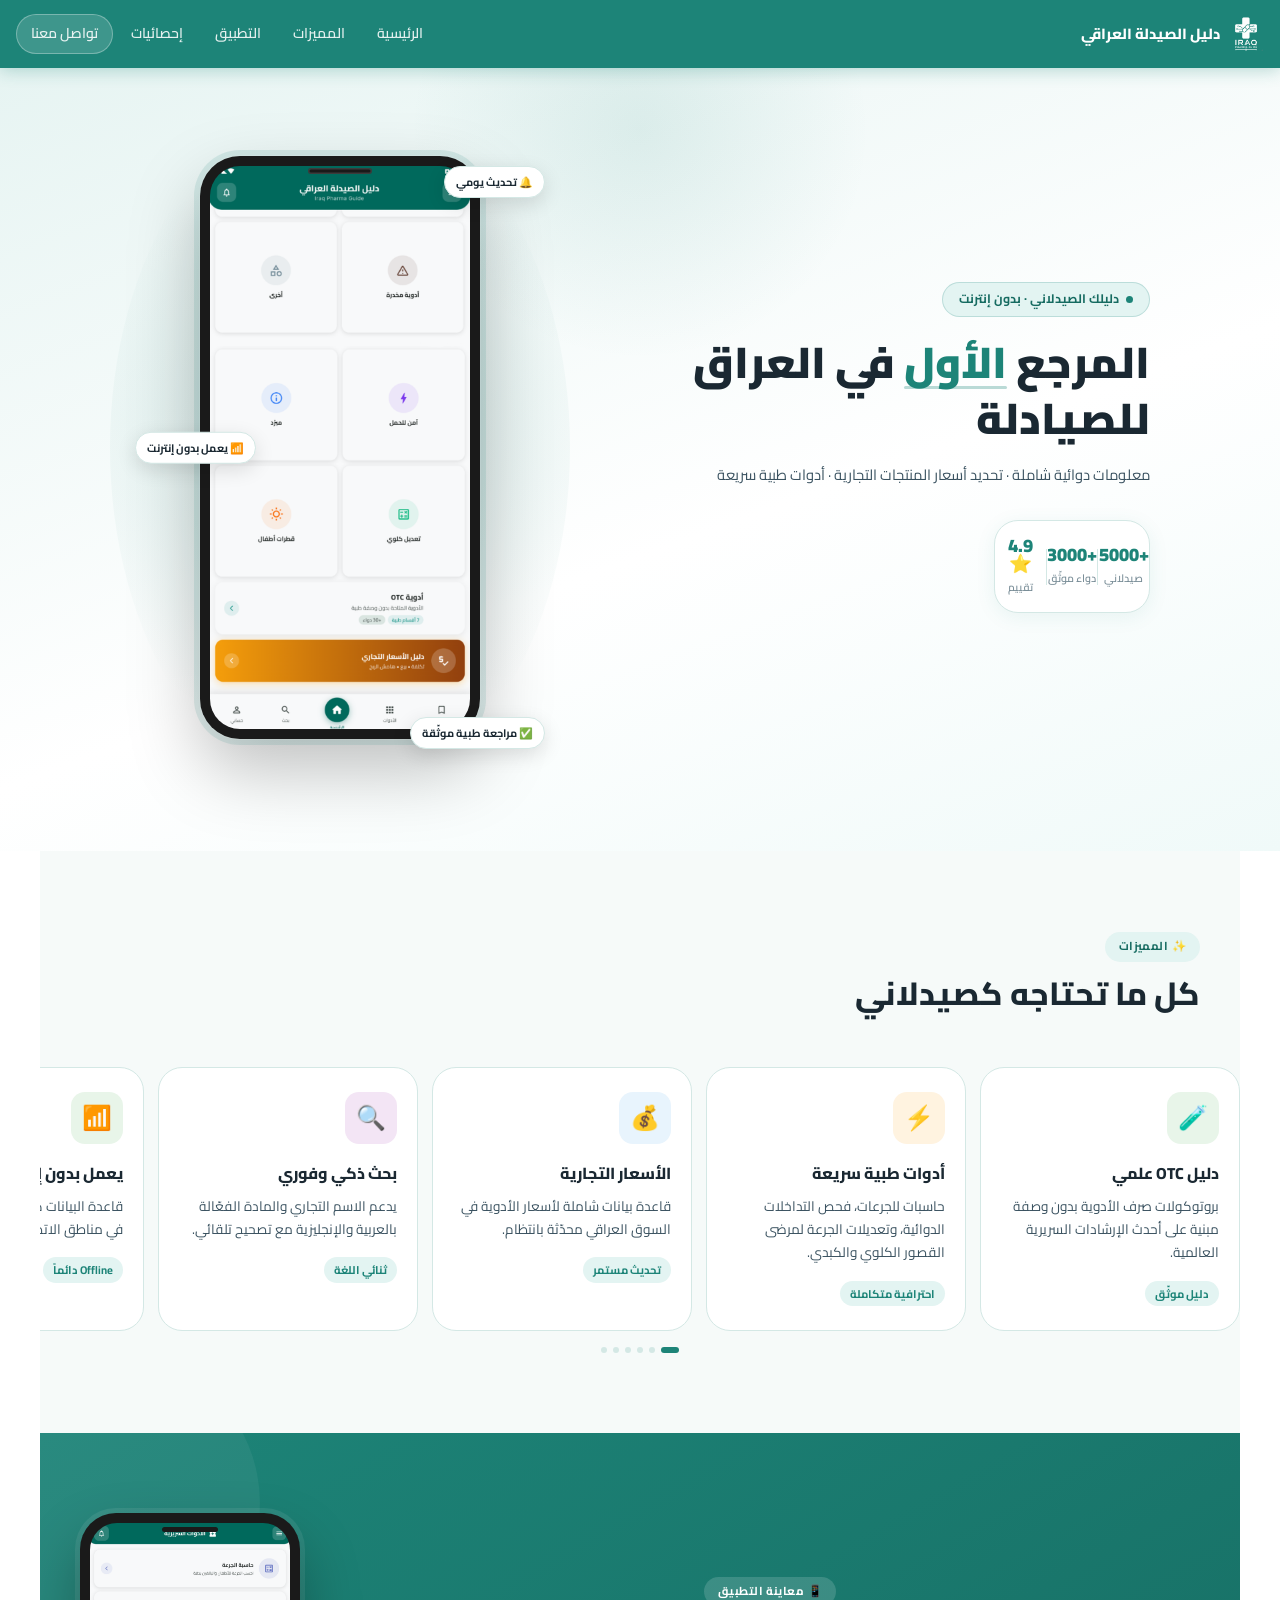
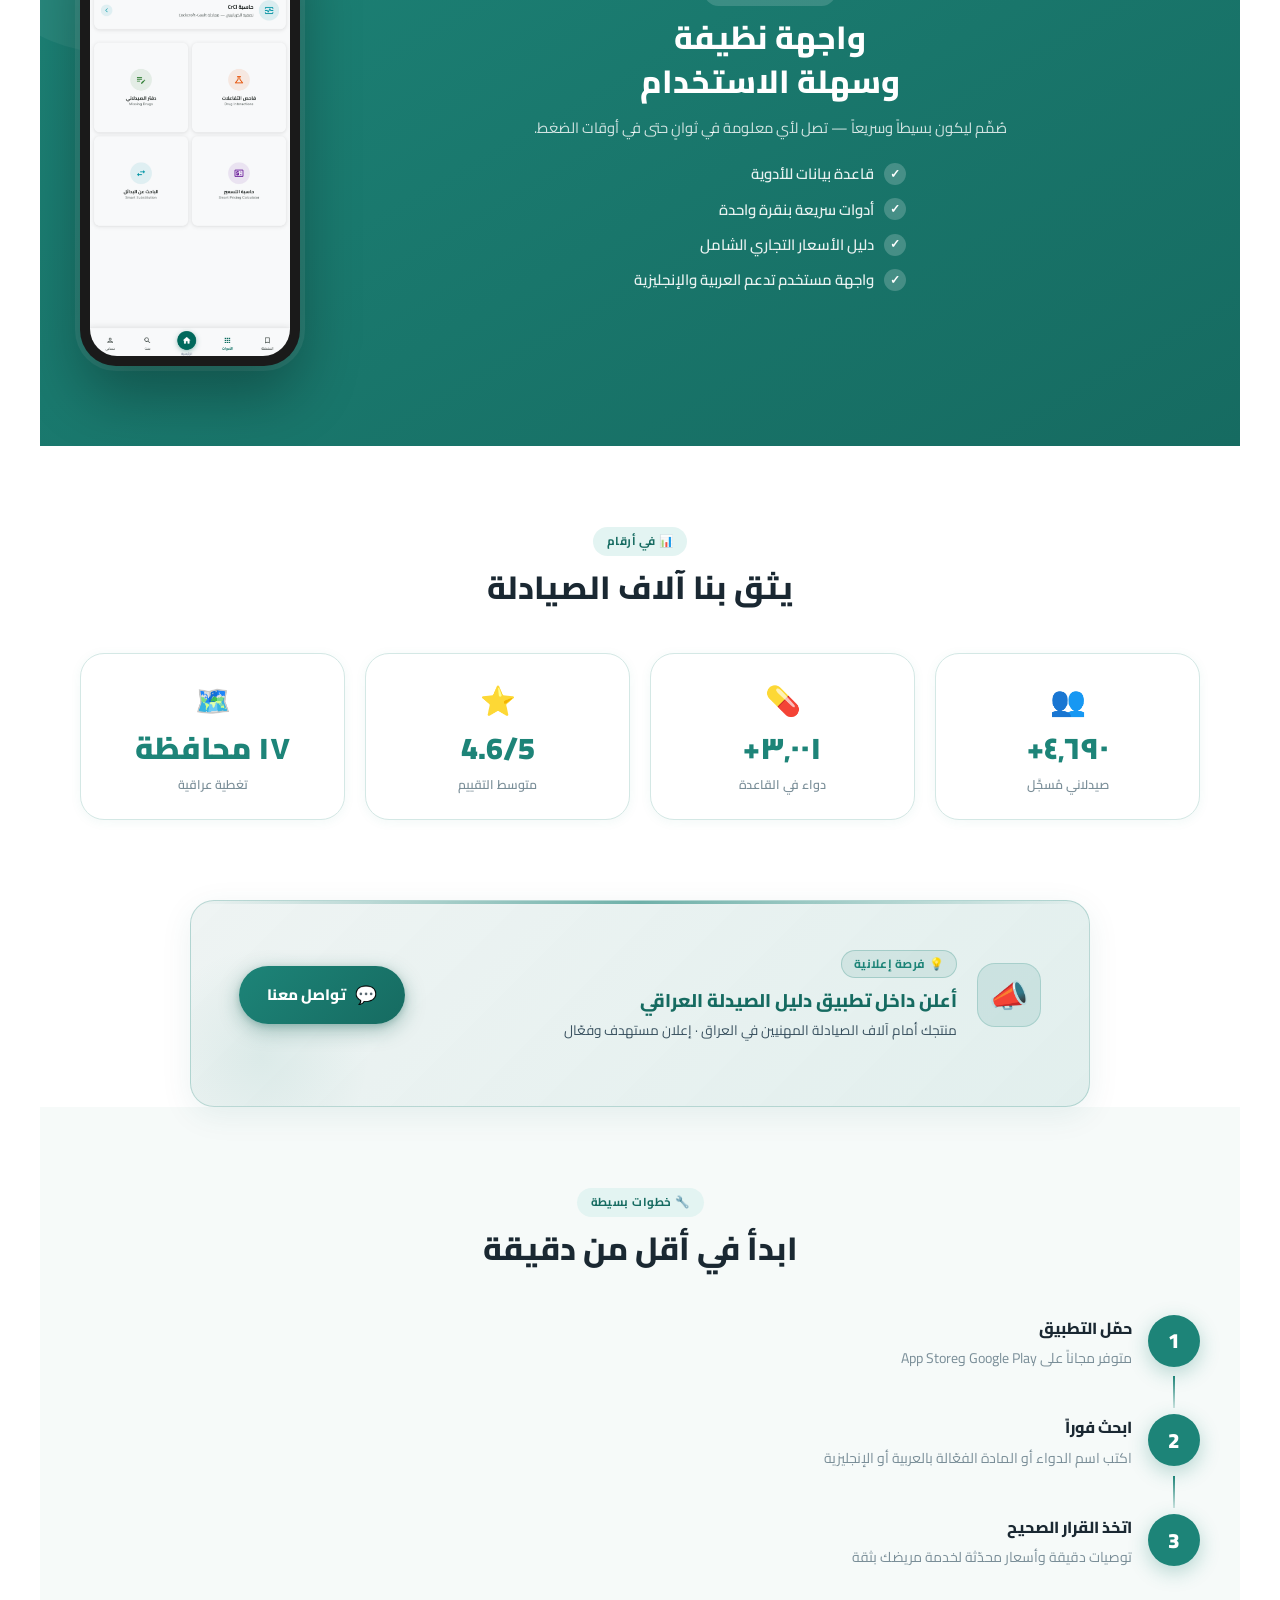
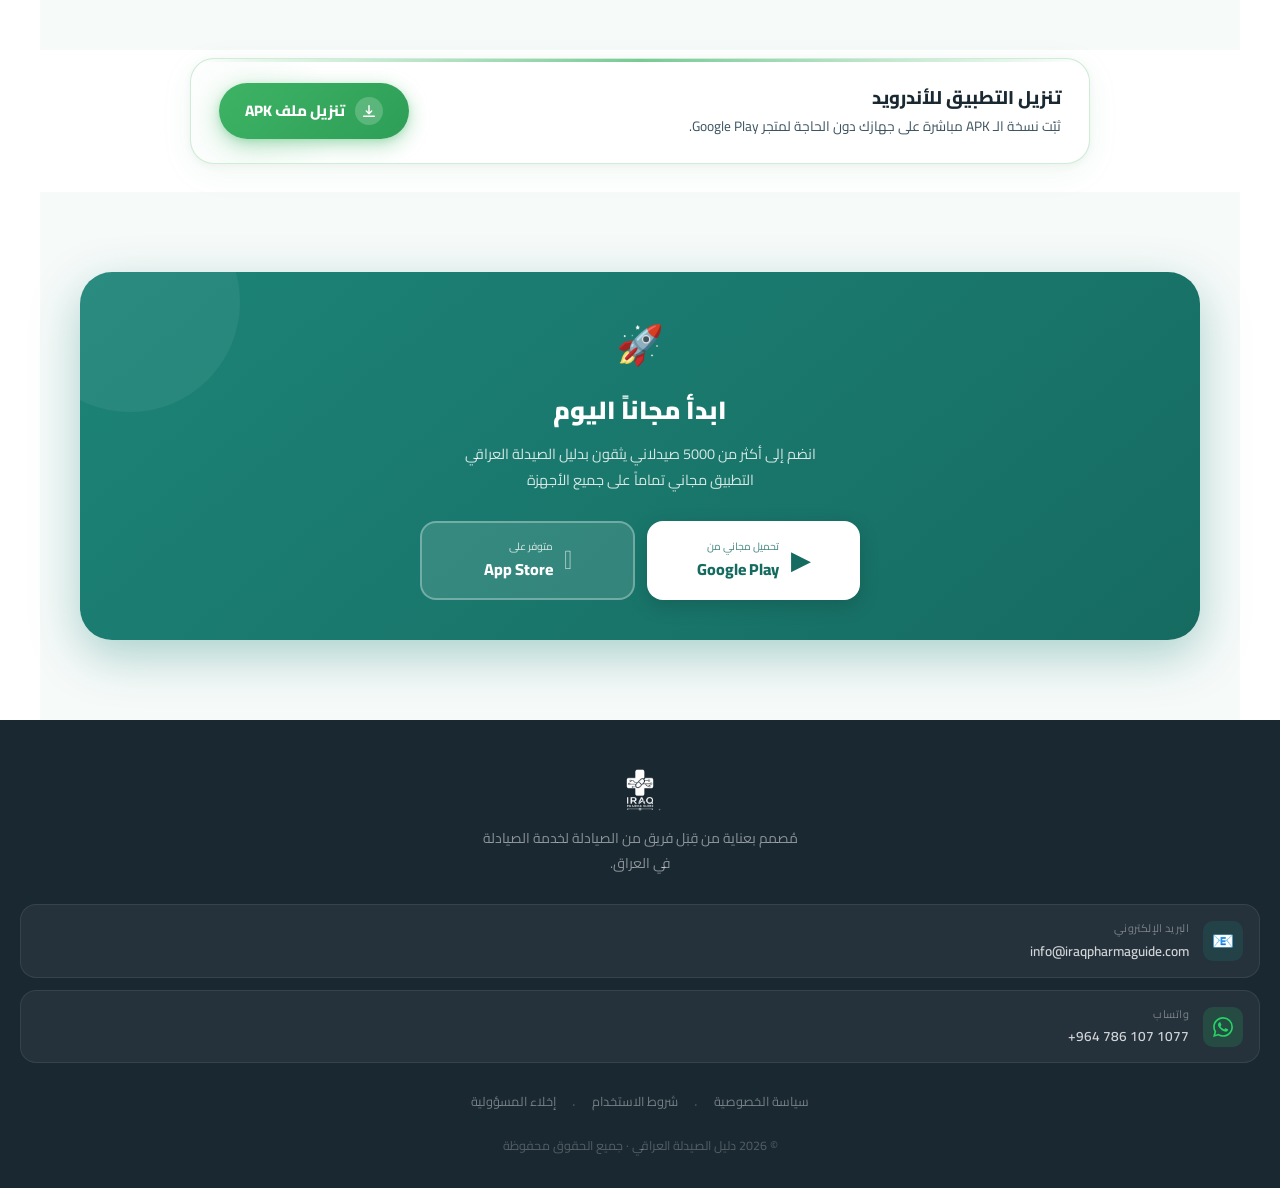
==== index.html @ 8319837b "Add files via upload" ====
<!DOCTYPE html>
<html lang="ar" dir="rtl">
<head>
  <meta charset="UTF-8" />
  <meta name="viewport" content="width=device-width, initial-scale=1.0, viewport-fit=cover" />
  <meta name="theme-color" content="#1D8478" />
  <meta name="apple-mobile-web-app-capable" content="yes" />
  <meta name="apple-mobile-web-app-status-bar-style" content="black-translucent" />
  <meta name="apple-mobile-web-app-title" content="دليل الصيدلة العراقي" />
  <title>دليل الصيدلة العراقي — المرجع الصيدلاني الموثوق</title>
  <meta name="description" content="تطبيق دليل الصيدلة العراقي: دليل OTC علمي، أدوات طبية سريعة، وأسعار الأدوية في العراق." />
  <meta property="og:title" content="دليل الصيدلة العراقي" />
  <meta property="og:description" content="المرجع الصيدلاني الموثوق للصيادلة في العراق" />
  <meta property="og:image" content="assets/app-screenshot.png" />
  <link rel="icon" href="assets/logoweb.jpeg" type="image/jpeg" />
  <link rel="preconnect" href="https://fonts.googleapis.com" crossorigin />
  <link rel="preconnect" href="https://fonts.gstatic.com" crossorigin />
  <link href="https://fonts.googleapis.com/css2?family=Cairo:wght@400;500;600;700;800;900&display=swap" rel="stylesheet" />
  <link rel="stylesheet" href="style.css" />
</head>
<body>

  <!-- ══ HEADER ══ -->
  <header id="header">
    <div class="header-inner">

      <!-- Logo + App Name -->
      <a href="#" class="logo" aria-label="دليل الصيدلة العراقي">
        <img src="assets/logo.png" alt="دليل الصيدلة العراقي" class="logo-img"
          onerror="this.style.display='none';this.nextElementSibling.style.display='inline';" />
        <span class="logo-fallback" style="display:none;">💊</span>
        <span class="logo-name">دليل الصيدلة العراقي</span>
      </a>

      <!-- Desktop Navigation (visible ≥ 1024px) -->
      <nav class="desktop-nav" aria-label="التنقل الرئيسي">
        <a href="#hero">الرئيسية</a>
        <a href="#features">المميزات</a>
        <a href="#app-preview">التطبيق</a>
        <a href="#stats">إحصائيات</a>
        <a href="#contact" class="desk-nav-cta">تواصل معنا</a>
      </nav>

      <!-- Mobile Hamburger -->
      <button id="menuBtn" class="menu-btn" aria-label="القائمة" aria-expanded="false">
        <span></span><span></span><span></span>
      </button>
    </div>

    <!-- Mobile Dropdown -->
    <nav id="dropMenu" class="drop-menu" aria-hidden="true">
      <a href="#hero"        class="drop-link">🏠 الرئيسية</a>
      <a href="#features"    class="drop-link">⭐ المميزات</a>
      <a href="#app-preview" class="drop-link">📱 معاينة التطبيق</a>
      <a href="#stats"       class="drop-link">📊 إحصائيات</a>
      <a href="#contact"     class="drop-link">📩 تواصل معنا</a>
    </nav>
  </header>


  <!-- ══ HERO ══ -->
  <section id="hero">
    <div class="hero-bg-blob" aria-hidden="true"></div>
    <div class="hero-content">

      <!-- ══ Text Column ══ -->
      <div class="hero-text">
        <div class="hero-badge reveal">
          <span class="badge-dot"></span>
          دليلك الصيدلاني · بدون إنترنت
        </div>

        <h1 class="hero-title reveal delay-1">
          المرجع <span class="hero-hl">الأول</span>
          في العراق للصيادلة
        </h1>

        <p class="hero-sub reveal delay-2">
          معلومات دوائية شاملة · تحديد أسعار المنتجات التجارية · أدوات طبية سريعة
        </p>

        <!-- Stats Bar -->
        <div class="hero-stats reveal delay-3">
          <div class="stat"><span class="stat-n">+5000</span><span class="stat-l">صيدلاني</span></div>
          <div class="stat-divider" aria-hidden="true"></div>
          <div class="stat"><span class="stat-n">+3000</span><span class="stat-l">دواء موثّق</span></div>
          <div class="stat-divider" aria-hidden="true"></div>
          <div class="stat"><span class="stat-n">4.9 ⭐</span><span class="stat-l">تقييم</span></div>
        </div>
      </div>

      <!-- ══ Phone Mockup Column ══
           ★ الحجم الصحيح للصورة: 390 × 844 px (نسبة 9:19.5 مثل iPhone)
           ★ المسار: assets/app-screenshot.png
      -->
      <div class="mockup-wrap reveal delay-2" aria-label="معاينة التطبيق">
        <div class="mockup-glow" aria-hidden="true"></div>
        <div class="mockup-phone">
          <div class="mockup-notch" aria-hidden="true"></div>
          <img
            src="assets/app-screenshot.png"
            alt="لقطة شاشة من تطبيق دليل الصيدلة العراقي"
            class="mockup-img"
            loading="eager"
            onerror="this.style.display='none';this.parentElement.querySelector('.mockup-placeholder').style.display='flex';"
          />
          <div class="mockup-placeholder" aria-hidden="true">
            <span>📱</span>
            <p>ضع لقطة شاشة التطبيق هنا</p>
            <small>assets/app-screenshot.png</small>
          </div>
        </div>
        <div class="chip chip-1" aria-hidden="true">✅ مراجعة طبية موثّقة</div>
        <div class="chip chip-2" aria-hidden="true">🔔 تحديث يومي</div>
        <div class="chip chip-3" aria-hidden="true">📶 يعمل بدون إنترنت</div>
      </div>

    </div>

    <div class="scroll-hint" aria-hidden="true"><span></span><span></span></div>
  </section>


  <!-- ══ FEATURES ══ -->
  <section id="features" class="section-pad">
    <div class="section-head reveal">
      <div class="section-tag">✨ المميزات</div>
      <h2 class="section-title">كل ما تحتاجه كصيدلاني</h2>
    </div>
    <div class="feat-track" id="featTrack" role="list">

      <article class="feat-card" role="listitem">
        <div class="feat-icon" style="background:#E8F5E9;">🧪</div>
        <h3>دليل OTC علمي</h3>
        <p>بروتوكولات صرف الأدوية بدون وصفة مبنية على أحدث الإرشادات السريرية العالمية.</p>
        <span class="feat-tag">دليل موثّق</span>
      </article>

      <article class="feat-card" role="listitem">
        <div class="feat-icon" style="background:#FFF3E0;">⚡</div>
        <h3>أدوات طبية سريعة</h3>
        <p>حاسبات للجرعات، فحص التداخلات الدوائية، وتعديلات الجرعة لمرضى القصور الكلوي والكبدي.</p>
        <span class="feat-tag">احترافية متكاملة</span>
      </article>

      <article class="feat-card" role="listitem">
        <div class="feat-icon" style="background:#E8F4FD;">💰</div>
        <h3>الأسعار التجارية</h3>
        <p>قاعدة بيانات شاملة لأسعار الأدوية في السوق العراقي محدّثة بانتظام.</p>
        <span class="feat-tag">تحديث مستمر</span>
      </article>

      <article class="feat-card" role="listitem">
        <div class="feat-icon" style="background:#F3E5F5;">🔍</div>
        <h3>بحث ذكي وفوري</h3>
        <p>يدعم الاسم التجاري والمادة الفعّالة بالعربية والإنجليزية مع تصحيح تلقائي.</p>
        <span class="feat-tag">ثنائي اللغة</span>
      </article>

      <article class="feat-card" role="listitem">
        <div class="feat-icon" style="background:#E8F5E9;">📶</div>
        <h3>يعمل بدون إنترنت</h3>
        <p>قاعدة البيانات كاملة متاحة Offline حتى في مناطق الاتصال الضعيف.</p>
        <span class="feat-tag">Offline دائماً</span>
      </article>

      <article class="feat-card" role="listitem">
        <div class="feat-icon" style="background:#FFF8E1;">🔄</div>
        <h3>تحديثات علمية</h3>
        <p>فريق من الصيادلة المختصين يراجع المحتوى دورياً بأعلى المعايير العلمية.</p>
        <span class="feat-tag">مراجعة دورية</span>
      </article>

    </div>
    <div class="feat-dots" id="featDots" aria-hidden="true">
      <span class="fdot active"></span><span class="fdot"></span>
      <span class="fdot"></span><span class="fdot"></span>
      <span class="fdot"></span><span class="fdot"></span>
    </div>
  </section>


  <!-- ══ APP PREVIEW ══ -->
  <section id="app-preview" class="section-pad preview-section">
    <div class="preview-inner">
      <div class="preview-text reveal">
        <div class="section-tag" style="background:rgba(255,255,255,0.15);color:#fff;">📱 معاينة التطبيق</div>
        <h2 class="section-title" style="color:#fff;">واجهة نظيفة<br/>وسهلة الاستخدام</h2>
        <p class="preview-sub">صُمِّم ليكون بسيطاً وسريعاً — تصل لأي معلومة في ثوانٍ حتى في أوقات الضغط.</p>
        <ul class="preview-list">
          <li><span class="check">✓</span> قاعدة بيانات للأدوية</li>
          <li><span class="check">✓</span> أدوات سريعة بنقرة واحدة</li>
          <li><span class="check">✓</span> دليل الأسعار التجاري الشامل</li>
          <li><span class="check">✓</span> واجهة مستخدم تدعم العربية والإنجليزية</li>
        </ul>
      </div>
      <div class="preview-phone-wrap reveal delay-2">
        <div class="preview-phone">
          <div class="preview-notch" aria-hidden="true"></div>
          <!--
            ★ هذا الإطار يعرض صورة ثانية مختلفة
            ★ ارفع الصورة باسم: assets/app-screenshot-2.png
            ★ الحجم الصحيح: 390 × 844 px
          -->
          <img src="assets/app-screenshot-2.png" alt="واجهة التطبيق - شاشة ثانية" class="preview-img" loading="lazy"
            onerror="this.style.display='none';this.parentElement.style.background='#166B61';" />
        </div>
      </div>
    </div>
  </section>


  <!-- ══ STATS ══ -->
  <section id="stats" class="section-pad">
    <div class="section-head text-c reveal">
      <div class="section-tag">📊 في أرقام</div>
      <h2 class="section-title">يثق بنا آلاف الصيادلة</h2>
    </div>
    <div class="stats-grid">
      <div class="stat-card reveal delay-1">
        <span class="stat-icon">👥</span>
        <span class="stat-big" data-count="5000" data-suffix="+">0</span>
        <span class="stat-desc">صيدلاني مُسجَّل</span>
      </div>
      <div class="stat-card reveal delay-2">
        <span class="stat-icon">💊</span>
        <span class="stat-big" data-count="3200" data-suffix="+">0</span>
        <span class="stat-desc">دواء في القاعدة</span>
      </div>
      <div class="stat-card reveal delay-3">
        <span class="stat-icon">⭐</span>
        <span class="stat-big" data-count="4.9" data-suffix="/5">0</span>
        <span class="stat-desc">متوسط التقييم</span>
      </div>
      <div class="stat-card reveal delay-4">
        <span class="stat-icon">🗺️</span>
        <span class="stat-big" data-count="18" data-suffix=" محافظة">0</span>
        <span class="stat-desc">تغطية عراقية</span>
      </div>
    </div>
  </section>


  <!-- ══ ADVERTISE BANNER ══ -->
  <section id="advertise" class="ads-banner reveal">
    <div class="ads-inner">
      <div class="ads-icon-wrap">
        <div class="ads-icon">📣</div>
      </div>
      <div class="ads-text">
        <div class="ads-tag">💡 فرصة إعلانية</div>
        <h3>أعلن داخل تطبيق دليل الصيدلة العراقي</h3>
        <p>منتجك أمام آلاف الصيادلة المهنيين في العراق · إعلان مستهدف وفعّال</p>
      </div>
      <a href="#contact" class="ads-cta" id="ads-contact-btn">
        <span class="ads-cta-icon">💬</span>
        تواصل معنا
      </a>
    </div>
  </section>


  <!-- ══ HOW IT WORKS ══ -->
  <section id="how" class="section-pad how-section">
    <div class="section-head text-c reveal">
      <div class="section-tag">🔧 خطوات بسيطة</div>
      <h2 class="section-title">ابدأ في أقل من دقيقة</h2>
    </div>
    <div class="steps-list">
      <div class="step reveal delay-1">
        <div class="step-num">1</div>
        <div class="step-body">
          <h3>حمّل التطبيق</h3>
          <p>متوفر مجاناً على Google Play وApp Store</p>
        </div>
      </div>
      <div class="step-connector" aria-hidden="true"></div>
      <div class="step reveal delay-2">
        <div class="step-num">2</div>
        <div class="step-body">
          <h3>ابحث فوراً</h3>
          <p>اكتب اسم الدواء أو المادة الفعّالة بالعربية أو الإنجليزية</p>
        </div>
      </div>
      <div class="step-connector" aria-hidden="true"></div>
      <div class="step reveal delay-3">
        <div class="step-num">3</div>
        <div class="step-body">
          <h3>اتخذ القرار الصحيح</h3>
          <p>توصيات دقيقة وأسعار محدّثة لخدمة مريضك بثقة</p>
        </div>
      </div>
    </div>
  </section>


  <!-- ══ DIRECT APK DOWNLOAD ══ -->
  <section id="apk-download" class="apk-section reveal">
    <div class="apk-card">
      <!-- Text -->
      <div class="apk-text">
        <h3>تنزيل التطبيق للأندرويد</h3>
        <p>ثبّت نسخة الـ APK مباشرة على جهازك دون الحاجة لمتجر Google Play.</p>
      </div>

      <!-- Download Button -->
      <a href="https://github.com/iraqpharma/iraq-pharma-guide/releases/download/v1.0.0/IRAQ.PHARMA.GUIDE.apk"
         id="apk-dl-btn"
         class="apk-dl-btn"
         download="IRAQ.PHARMA.GUIDE.apk"
         aria-label="تحميل تطبيق دليل الصيدلة العراقي لأندرويد">
        <span class="apk-dl-icon">
          <svg viewBox="0 0 24 24" fill="none" xmlns="http://www.w3.org/2000/svg" aria-hidden="true">
            <path d="M12 4V16M12 16L8 12M12 16L16 12" stroke="currentColor" stroke-width="2.2" stroke-linecap="round" stroke-linejoin="round"/>
            <path d="M4 20H20" stroke="currentColor" stroke-width="2.2" stroke-linecap="round"/>
          </svg>
        </span>
        <span class="apk-dl-txt">تنزيل ملف APK</span>
      </a>
    </div>
  </section>


  <!-- ══ DOWNLOAD CTA ══ -->

  <section id="download" class="section-pad dl-section">
    <div class="dl-card reveal">
      <div class="dl-emoji">🚀</div>
      <h2 class="dl-title">ابدأ مجاناً اليوم</h2>
      <p class="dl-sub">
        انضم إلى أكثر من 5000 صيدلاني يثقون بدليل الصيدلة العراقي<br/>
        التطبيق مجاني تماماً على جميع الأجهزة
      </p>
      <div class="dl-btns">
        <!-- ★ Replace href="#" with your actual Google Play Store link -->
        <a href="#" id="dl-gplay" class="dl-btn dl-btn-primary">
          <span class="dl-icon">▶</span>
          <span class="dl-txt"><small>تحميل مجاني من</small><strong>Google Play</strong></span>
        </a>
        <!-- ★ Replace href="#" with your actual Apple App Store link -->
        <a href="#" id="dl-appstore" class="dl-btn dl-btn-secondary">
          <span class="dl-icon">&#xF8FF;</span>
          <span class="dl-txt"><small>متوفر على</small><strong>App Store</strong></span>
        </a>
      </div>
    </div>
  </section>


  <!-- ══ FOOTER ══ -->
  <footer id="contact">
    <div class="footer-logo-wrap">
      <img src="assets/logo.png" alt="دليل الصيدلة العراقي" class="footer-logo-img"
        onerror="this.style.display='none';this.nextElementSibling.style.display='block';" />
      <span class="footer-logo-fb" style="display:none;">💊 دليل الصيدلة العراقي</span>
    </div>

    <p class="footer-desc">
      مُصمم بعناية من قِبَل فريق من الصيادلة لخدمة الصيادلة في العراق.
    </p>

    <div class="footer-contact">
      <a href="mailto:info@iraqpharmaguide.com" class="contact-row">
        <span class="c-icon email-icon">📧</span>
        <span class="c-info">
          <small>البريد الإلكتروني</small>
          <span>info@iraqpharmaguide.com</span>
        </span>
      </a>

      <!-- ★ WhatsApp — Replace the number 9647861071077 if needed -->
      <a href="https://wa.me/9647861071077" target="_blank" rel="noopener" class="contact-row">
        <span class="c-icon wa-icon">
          <svg xmlns="http://www.w3.org/2000/svg" viewBox="0 0 24 24" width="20" height="20" fill="#25D366">
            <path d="M17.472 14.382c-.297-.149-1.758-.867-2.03-.967-.273-.099-.471-.148-.67.15-.197.297-.767.966-.94 1.164-.173.199-.347.223-.644.075-.297-.15-1.255-.463-2.39-1.475-.883-.788-1.48-1.761-1.653-2.059-.173-.297-.018-.458.13-.606.134-.133.298-.347.446-.52.149-.174.198-.298.298-.497.099-.198.05-.371-.025-.52-.075-.149-.669-1.612-.916-2.207-.242-.579-.487-.5-.669-.51-.173-.008-.371-.01-.57-.01-.198 0-.52.074-.792.372-.272.297-1.04 1.016-1.04 2.479 0 1.462 1.065 2.875 1.213 3.074.149.198 2.096 3.2 5.077 4.487.709.306 1.262.489 1.694.625.712.227 1.36.195 1.871.118.571-.085 1.758-.719 2.006-1.413.248-.694.248-1.289.173-1.413-.074-.124-.272-.198-.57-.347m-5.421 7.403h-.004a9.87 9.87 0 01-5.031-1.378l-.361-.214-3.741.982.998-3.648-.235-.374a9.86 9.86 0 01-1.51-5.26c.001-5.45 4.436-9.884 9.888-9.884 2.64 0 5.122 1.03 6.988 2.898a9.825 9.825 0 012.893 6.994c-.003 5.45-4.437 9.884-9.885 9.884m8.413-18.297A11.815 11.815 0 0012.05 0C5.495 0 .16 5.335.157 11.892c0 2.096.547 4.142 1.588 5.945L.057 24l6.305-1.654a11.882 11.882 0 005.683 1.448h.005c6.554 0 11.89-5.335 11.893-11.893a11.821 11.821 0 00-3.48-8.413z"/>
          </svg>
        </span>
        <span class="c-info">
          <small>واتساب</small>
          <span dir="ltr">+964 786 107 1077</span>
        </span>
      </a>
    </div>

    <div class="footer-legal">
      <a href="./privacy-policy" id="fp-privacy">سياسة الخصوصية</a>
      <span aria-hidden="true">·</span>
      <a href="./terms" id="fp-terms">شروط الاستخدام</a>
      <span aria-hidden="true">·</span>
      <a href="./disclaimer" id="fp-disclaimer">إخلاء المسؤولية</a>
    </div>

    <p class="footer-copy">
      &copy; <span id="yr"></span> دليل الصيدلة العراقي · جميع الحقوق محفوظة
    </p>
  </footer>


  <!-- ══ STICKY BOTTOM BAR ══ -->
  <div id="stickyBar" class="sticky-bar">
    <!-- ★ Replace href="#" with your actual Google Play Store link -->
    <a href="#" id="sb-gplay" class="sb-btn sb-primary">
      <span class="sb-icon">▶</span>
      <span class="sb-txt"><small>Google Play</small><strong>تحميل مجاني</strong></span>
    </a>
    <!-- ★ Replace href="#" with your actual Apple App Store link -->
    <a href="#" id="sb-appstore" class="sb-btn sb-secondary">
      <span class="sb-icon">&#xF8FF;</span>
      <span class="sb-txt"><small>App Store</small><strong>تحميل مجاني</strong></span>
    </a>
  </div>

  <button id="scrollTop" aria-label="العودة للأعلى">↑</button>



  <!-- ══ SCRIPTS ══ -->
  <script src="script.js"></script>
</body>
</html>
---- style.css ----
/* ============================================================
   Iraq Pharma Guide — MOBILE-FIRST CSS
   Primary: #1D8478 | Font: Cairo | Direction: RTL
   ============================================================ */

:root {
  --teal:    #1D8478;
  --teal-d:  #166B61;
  --teal-m:  #20917E;
  --teal-lt: #E3F4F2;
  --white:   #FFFFFF;
  --bg:      #F6FAF9;
  --dark:    #1A2832;
  --slate:   #3A5260;
  --muted:   #7A8E98;
  --border:  #D4E8E5;
  --radius:  16px;
  --radius-lg: 24px;
  --radius-xl: 32px;
  --pill: 999px;
  --ease: cubic-bezier(0.4,0,0.2,1);
  --trans: 0.26s var(--ease);
  --font: 'Cairo', sans-serif;
  --hh: 60px;
  --bar-h: 76px;
  --safe-b: env(safe-area-inset-bottom, 0px);
}

*,*::before,*::after{box-sizing:border-box;margin:0;padding:0;}
html{scroll-behavior:smooth;-webkit-text-size-adjust:100%;}
body{
  font-family:var(--font);direction:rtl;
  background:var(--white);color:var(--dark);
  line-height:1.7;-webkit-font-smoothing:antialiased;
  overflow-x:hidden;
  padding-bottom:calc(var(--bar-h) + var(--safe-b));
}
a{text-decoration:none;color:inherit;-webkit-tap-highlight-color:transparent;}
img{display:block;max-width:100%;}
ul{list-style:none;}
button{font-family:var(--font);cursor:pointer;-webkit-tap-highlight-color:transparent;}
*{touch-action:manipulation;}

.container{width:100%;padding-inline:20px;}
.text-c{text-align:center;}
.section-pad{padding:56px 20px;}

.section-tag{
  display:inline-flex;align-items:center;gap:6px;
  background:var(--teal-lt);color:var(--teal-d);
  font-size:.72rem;font-weight:700;
  padding:5px 14px;border-radius:var(--pill);
  margin-bottom:10px;letter-spacing:.04em;
}
.section-head{margin-bottom:28px;}
.section-title{font-size:1.55rem;font-weight:800;color:var(--dark);line-height:1.35;}

/* Reveal */
.reveal{opacity:0;transform:translateY(20px);transition:opacity .5s var(--ease),transform .5s var(--ease);}
.reveal.visible{opacity:1;transform:none;}
.delay-1{transition-delay:.07s;}.delay-2{transition-delay:.14s;}
.delay-3{transition-delay:.21s;}.delay-4{transition-delay:.28s;}

/* ══ HEADER ══ */
#header{
  position:fixed;top:0;right:0;left:0;z-index:1000;
  background:var(--teal);
  box-shadow:0 2px 16px rgba(29,132,120,.3);
  transition:background var(--trans);
}
#header.scrolled{background:rgba(22,107,97,.97);backdrop-filter:blur(12px);}

.header-inner{
  display:flex;align-items:center;justify-content:space-between;
  height:var(--hh);padding:0 16px;gap:12px;
}

/* Logo */
.logo{display:flex;align-items:center;gap:8px;flex-shrink:0;}
.logo-img{height:36px;width:auto;max-width:130px;object-fit:contain;}
.logo-fallback{font-size:1.3rem;}
.logo-name{
  color:#fff;font-weight:800;font-size:.88rem;
  white-space:nowrap;
}

/* Desktop Nav — hidden mobile, shown ≥1024px */
.desktop-nav{display:none;}

/* Mobile Hamburger */
.menu-btn{
  background:rgba(255,255,255,.15);border:none;border-radius:10px;
  width:40px;height:40px;min-width:40px;
  display:flex;flex-direction:column;align-items:center;justify-content:center;gap:5px;
}
.menu-btn:active{background:rgba(255,255,255,.25);}
.menu-btn span{display:block;width:20px;height:2px;background:#fff;border-radius:2px;transition:all var(--trans);}
.menu-btn.open span:nth-child(1){transform:translateY(7px) rotate(45deg);}
.menu-btn.open span:nth-child(2){opacity:0;}
.menu-btn.open span:nth-child(3){transform:translateY(-7px) rotate(-45deg);}

/* Dropdown */
.drop-menu{display:none;background:var(--teal-d);padding:8px 16px 16px;flex-direction:column;gap:2px;}
.drop-menu.open{display:flex;}
.drop-link{
  color:rgba(255,255,255,.9);font-size:.97rem;font-weight:600;
  padding:13px 14px;border-radius:12px;min-height:50px;
  display:flex;align-items:center;gap:10px;
}
.drop-link:active{background:rgba(255,255,255,.12);}

/* ══ HERO ══ */
#hero{
  padding-top:calc(var(--hh) + 32px);padding-bottom:48px;
  background:linear-gradient(160deg,#e4f3f1 0%,#fff 60%,#f0faf9 100%);
  text-align:center;position:relative;overflow:hidden;
}
.hero-bg-blob{
  position:absolute;top:-120px;left:50%;transform:translateX(-50%);
  width:500px;height:500px;
  background:radial-gradient(circle,rgba(29,132,120,.1) 0%,transparent 65%);
  pointer-events:none;
}
.hero-content{position:relative;z-index:2;padding:0 20px;}

.hero-badge{
  display:inline-flex;align-items:center;gap:7px;
  background:var(--teal-lt);color:var(--teal-d);
  border:1px solid rgba(29,132,120,.2);border-radius:var(--pill);
  padding:6px 16px;font-size:.77rem;font-weight:700;margin-bottom:18px;
}
.badge-dot{
  width:7px;height:7px;background:var(--teal);
  border-radius:50%;animation:blink 1.8s infinite;
}
@keyframes blink{0%,100%{opacity:1;transform:scale(1)}50%{opacity:.4;transform:scale(.7)}}

.hero-title{font-size:1.9rem;font-weight:900;color:var(--dark);line-height:1.3;margin-bottom:14px;}
.hero-hl{color:var(--teal);position:relative;display:inline-block;}
.hero-hl::after{
  content:'';position:absolute;bottom:2px;right:0;left:0;
  height:3px;background:var(--teal);border-radius:2px;opacity:.3;
}
.hero-sub{font-size:.92rem;color:var(--slate);line-height:1.8;margin-bottom:28px;max-width:320px;margin-inline:auto;}

/* Hero text wrapper — stacks on mobile, becomes grid column on desktop */
.hero-text{display:flex;flex-direction:column;align-items:center;}

/* Mockup */
.mockup-wrap{position:relative;display:inline-block;margin-bottom:32px;}
.mockup-glow{
  position:absolute;inset:-20px;
  background:radial-gradient(circle,rgba(29,132,120,.18) 0%,transparent 70%);
  border-radius:50%;pointer-events:none;
}
.mockup-phone{
  position:relative;display:inline-block;width:220px;
  background:#1a1a1a;border-radius:40px;padding:10px;
  box-shadow:0 0 0 1px rgba(255,255,255,.1),0 0 0 6px rgba(29,132,120,.12),0 30px 70px rgba(0,0,0,.25);
  animation:floatPhone 4s ease-in-out infinite;overflow:hidden;
}
@keyframes floatPhone{0%,100%{transform:translateY(0)}50%{transform:translateY(-10px)}}
.mockup-notch{
  position:absolute;top:12px;left:50%;transform:translateX(-50%);
  width:64px;height:6px;background:#1a1a1a;border-radius:99px;z-index:10;
  box-shadow:inset 0 0 0 1.5px rgba(255,255,255,.15);
}
/* Mockup image — correct aspect ratio 9:19.5 (iPhone proportions) */
.mockup-img{
  width:100%;
  aspect-ratio:9/19.5;
  object-fit:cover;
  object-position:top;
  border-radius:30px;
  display:block;
}

/* Placeholder shown when screenshot is missing */
.mockup-placeholder{
  display:none;flex-direction:column;align-items:center;justify-content:center;
  width:100%;min-height:360px;border-radius:30px;
  background:var(--teal-lt);color:var(--teal-d);text-align:center;
  padding:24px 16px;gap:8px;
}
.mockup-placeholder span{font-size:2.5rem;}
.mockup-placeholder p{font-size:.85rem;font-weight:700;}
.mockup-placeholder small{font-size:.7rem;opacity:.6;direction:ltr;}

/* Chips */
.chip{
  position:absolute;background:#fff;border-radius:20px;padding:7px 12px;
  font-size:.72rem;font-weight:700;color:var(--dark);
  box-shadow:0 6px 20px rgba(0,0,0,.12);white-space:nowrap;border:1px solid var(--border);
}
.chip-1{bottom:30px;right:-10px;}
.chip-2{top:60px;right:-10px;}
.chip-3{top:50%;left:-10px;transform:translateY(-50%);}

/* Stats */
.hero-stats{
  display:flex;align-items:center;justify-content:center;
  background:#fff;border-radius:var(--radius-lg);border:1px solid var(--border);
  padding:16px 0;box-shadow:0 4px 20px rgba(29,132,120,.08);
  max-width:340px;margin-inline:auto;
}
.stat{flex:1;text-align:center;}
.stat-n{display:block;font-size:1.15rem;font-weight:900;color:var(--teal);line-height:1;}
.stat-l{display:block;font-size:.67rem;color:var(--muted);font-weight:600;margin-top:4px;}
.stat-divider{width:1px;height:36px;background:var(--border);flex-shrink:0;}

.scroll-hint{display:flex;flex-direction:column;align-items:center;gap:4px;margin-top:28px;}
.scroll-hint span{display:block;width:2px;height:8px;background:var(--teal);border-radius:2px;opacity:.5;animation:scrollBounce 1.4s infinite;}
.scroll-hint span:nth-child(2){animation-delay:.2s;opacity:.3;}
@keyframes scrollBounce{0%,100%{transform:scaleY(1)}50%{transform:scaleY(1.6)}}

/* ══ FEATURES ══ */
#features{padding:56px 0;background:var(--bg);}
#features .section-head{padding:0 20px;}
.feat-track{
  display:flex;gap:14px;overflow-x:auto;scroll-snap-type:x mandatory;
  -webkit-overflow-scrolling:touch;padding:8px 20px 16px;scrollbar-width:none;
}
.feat-track::-webkit-scrollbar{display:none;}
.feat-card{
  flex:0 0 240px;scroll-snap-align:start;background:#fff;
  border-radius:var(--radius-lg);padding:24px 20px;border:1px solid var(--border);
}
.feat-card:active{transform:scale(.97);}
.feat-icon{width:52px;height:52px;border-radius:14px;display:flex;align-items:center;justify-content:center;font-size:1.5rem;margin-bottom:16px;}
.feat-card h3{font-size:1rem;font-weight:800;color:var(--dark);margin-bottom:8px;}
.feat-card p{font-size:.85rem;color:var(--slate);line-height:1.7;margin-bottom:14px;}
.feat-tag{display:inline-block;font-size:.7rem;font-weight:700;color:var(--teal);background:var(--teal-lt);padding:3px 10px;border-radius:var(--pill);}
.feat-dots{display:flex;justify-content:center;gap:6px;padding:0 20px;}
.fdot{width:6px;height:6px;border-radius:50%;background:var(--border);transition:all var(--trans);}
.fdot.active{background:var(--teal);width:18px;border-radius:3px;}

/* ══ APP PREVIEW ══ */
.preview-section{
  background:linear-gradient(150deg,var(--teal) 0%,var(--teal-d) 100%);
  overflow:hidden;position:relative;
}
.preview-section::before{content:'';position:absolute;top:-80px;left:-80px;width:300px;height:300px;background:rgba(255,255,255,.05);border-radius:50%;}
.preview-inner{display:flex;flex-direction:column;gap:32px;align-items:center;position:relative;z-index:2;}
.preview-text{text-align:center;}
.preview-sub{font-size:.92rem;color:rgba(255,255,255,.8);margin:12px 0 20px;line-height:1.8;}
.preview-list{list-style:none;text-align:right;display:inline-block;}
.preview-list li{display:flex;align-items:center;gap:10px;font-size:.93rem;color:rgba(255,255,255,.9);margin-bottom:10px;font-weight:600;}
.check{width:22px;height:22px;background:rgba(255,255,255,.2);border-radius:50%;display:flex;align-items:center;justify-content:center;font-size:.75rem;flex-shrink:0;color:#fff;}
.preview-phone-wrap{display:flex;justify-content:center;}
.preview-phone{position:relative;width:200px;background:#1a1a1a;border-radius:36px;padding:10px;box-shadow:0 30px 60px rgba(0,0,0,.3),0 0 0 5px rgba(255,255,255,.08);}
.preview-notch{position:absolute;top:14px;left:50%;transform:translateX(-50%);width:56px;height:5px;background:#1a1a1a;border-radius:99px;z-index:10;}
.preview-img{width:100%;border-radius:27px;display:block;}

/* ══ STATS ══ */
.stats-grid{display:grid;grid-template-columns:1fr 1fr;gap:12px;margin-top:28px;}
.stat-card{
  background:var(--white);border:1px solid var(--border);
  border-radius:var(--radius-lg);padding:22px 16px;text-align:center;
  box-shadow:0 2px 12px rgba(29,132,120,.06);
}
.stat-card:active{transform:scale(.97);}
.stat-icon{display:block;font-size:1.8rem;margin-bottom:8px;}
.stat-big{display:block;font-size:1.9rem;font-weight:900;color:var(--teal);line-height:1;margin-bottom:6px;}
.stat-desc{font-size:.78rem;color:var(--muted);font-weight:600;}

/* ══ HOW IT WORKS ══ */
.how-section{background:var(--bg);}
.steps-list{margin-top:28px;}
.step{display:flex;align-items:flex-start;gap:16px;}
.step-num{
  width:52px;height:52px;min-width:52px;border-radius:50%;
  background:var(--teal);color:#fff;display:flex;align-items:center;justify-content:center;
  font-size:1.3rem;font-weight:900;
  box-shadow:0 6px 20px rgba(29,132,120,.3);
}
.step-body h3{font-size:1rem;font-weight:800;color:var(--dark);margin-bottom:4px;}
.step-body p{font-size:.88rem;color:var(--muted);line-height:1.75;}
.step-connector{width:2px;height:32px;background:linear-gradient(180deg,var(--teal),rgba(29,132,120,.2));margin-right:25px;margin-block:6px;}

/* ══ DOWNLOAD CTA ══ */
.dl-section{background:var(--bg);}
.dl-card{
  background:linear-gradient(140deg,var(--teal) 0%,var(--teal-d) 100%);
  border-radius:var(--radius-xl);padding:40px 24px;text-align:center;
  box-shadow:0 16px 48px rgba(29,132,120,.35);position:relative;overflow:hidden;
}
.dl-card::before{content:'';position:absolute;top:-80px;left:-60px;width:220px;height:220px;background:rgba(255,255,255,.06);border-radius:50%;}
.dl-emoji{font-size:2.4rem;margin-bottom:12px;position:relative;z-index:2;}
.dl-title{font-size:1.55rem;font-weight:900;color:#fff;margin-bottom:10px;position:relative;z-index:2;}
.dl-sub{font-size:.9rem;color:rgba(255,255,255,.82);margin-bottom:28px;line-height:1.8;position:relative;z-index:2;}
.dl-btns{display:flex;flex-direction:column;gap:12px;position:relative;z-index:2;max-width:280px;margin-inline:auto;}
.dl-btn{
  display:flex;align-items:center;justify-content:center;gap:12px;
  padding:15px 20px;border-radius:var(--radius);border:none;
  min-height:56px;width:100%;font-family:var(--font);
  transition:transform var(--trans);
}
.dl-btn:active{transform:scale(.96);}
.dl-btn-primary{background:#fff;color:var(--teal-d);box-shadow:0 6px 20px rgba(0,0,0,.15);}
.dl-btn-secondary{background:rgba(255,255,255,.12);color:#fff;border:2px solid rgba(255,255,255,.3);}
.dl-icon{font-size:1.6rem;flex-shrink:0;}
.dl-txt{display:flex;flex-direction:column;text-align:right;}
.dl-txt small{font-size:.65rem;opacity:.75;font-weight:500;}
.dl-txt strong{font-size:1rem;font-weight:800;}

/* ══ FOOTER ══ */
#contact{background:var(--dark);color:rgba(255,255,255,.7);padding:48px 20px 32px;text-align:center;}
.footer-logo-wrap{margin-bottom:14px;}
.footer-logo-img{height:44px;width:auto;margin-inline:auto;}
.footer-logo-fb{display:block;color:#fff;font-size:1rem;font-weight:800;}
.footer-desc{font-size:.87rem;color:rgba(255,255,255,.5);line-height:1.8;margin-bottom:28px;max-width:320px;margin-inline:auto;}
.footer-contact{display:flex;flex-direction:column;gap:12px;margin-bottom:28px;}
.contact-row{
  display:flex;align-items:center;gap:14px;
  background:rgba(255,255,255,.05);border:1px solid rgba(255,255,255,.08);
  border-radius:var(--radius);padding:14px 16px;min-height:64px;
}
.contact-row:active{background:rgba(29,132,120,.15);}
.c-icon{width:40px;height:40px;border-radius:10px;display:flex;align-items:center;justify-content:center;flex-shrink:0;}
.email-icon{background:rgba(29,132,120,.2);color:var(--teal);font-size:1.1rem;}
.wa-icon{background:rgba(37,211,102,.15);}
.c-info{display:flex;flex-direction:column;text-align:right;}
.c-info small{font-size:.68rem;color:rgba(255,255,255,.4);text-transform:uppercase;letter-spacing:.04em;margin-bottom:2px;}
.c-info span{font-size:.85rem;color:rgba(255,255,255,.8);font-weight:600;}
.footer-legal{display:flex;justify-content:center;flex-wrap:wrap;gap:10px 16px;margin-bottom:16px;}
.footer-legal a{font-size:.8rem;color:rgba(255,255,255,.4);}
.footer-legal a:active{color:var(--teal);}
.footer-legal span{color:rgba(255,255,255,.2);}
.footer-copy{font-size:.78rem;color:rgba(255,255,255,.25);}

/* ══ STICKY BAR ══ */
.sticky-bar{
  position:fixed;bottom:0;right:0;left:0;z-index:900;
  background:#fff;display:flex;gap:10px;
  padding:10px 16px;padding-bottom:calc(10px + var(--safe-b));
  box-shadow:0 -1px 0 var(--border),0 -8px 32px rgba(0,0,0,.1);
  transition:transform var(--trans),opacity var(--trans);
}
.sticky-bar.hide{transform:translateY(110%);opacity:0;}
.sb-btn{
  flex:1;display:flex;align-items:center;justify-content:center;gap:10px;
  border-radius:14px;border:none;min-height:52px;
  font-family:var(--font);transition:transform var(--trans);
}
.sb-btn:active{transform:scale(.96);}
.sb-primary{background:var(--teal);color:#fff;box-shadow:0 4px 16px rgba(29,132,120,.35);}
.sb-secondary{background:var(--dark);color:#fff;}
.sb-icon{font-size:1.3rem;flex-shrink:0;}
.sb-txt{display:flex;flex-direction:column;text-align:right;}
.sb-txt small{font-size:.6rem;opacity:.7;font-weight:500;}
.sb-txt strong{font-size:.88rem;font-weight:800;}

/* Scroll to top */
#scrollTop{
  position:fixed;bottom:calc(var(--bar-h) + var(--safe-b) + 12px);left:14px;
  width:44px;height:44px;border-radius:50%;
  background:var(--teal);color:#fff;border:none;font-size:1.1rem;
  display:flex;align-items:center;justify-content:center;
  box-shadow:0 4px 16px rgba(29,132,120,.4);
  opacity:0;transform:translateY(10px);transition:all var(--trans);z-index:500;
}
#scrollTop.visible{opacity:1;transform:translateY(0);}
#scrollTop:active{transform:scale(.92);}

/* ══ APK DIRECT DOWNLOAD ══ */
.apk-section{
  padding:8px 20px 28px;
}
.apk-card{
  max-width:900px;
  margin-inline:auto;
  background:#fff;
  border:1.5px solid rgba(61,179,100,.25);
  border-radius:24px;
  box-shadow:0 8px 32px rgba(61,179,100,.08), 0 2px 8px rgba(0,0,0,.04);
  display:flex;
  align-items:center;
  gap:20px;
  padding:24px 28px;
  flex-wrap:wrap;
  position:relative;
  overflow:hidden;
}
/* subtle Android green shimmer top */
.apk-card::before{
  content:'';
  position:absolute;top:0;left:0;right:0;height:3px;
  background:linear-gradient(90deg, transparent, #3DB364, transparent);
  opacity:.7;
}
/* decorative bg glow */
.apk-card::after{
  content:'';
  position:absolute;
  width:180px;height:180px;border-radius:50%;
  background:radial-gradient(circle, rgba(61,179,100,.07) 0%, transparent 70%);
  left:-30px;bottom:-50px;
  pointer-events:none;
}

/* ── Text ── */
.apk-text{
  flex:1;
  min-width:160px;
  position:relative;
  z-index:1;
}
.apk-text h3{
  margin:0 0 6px;
  font-size:1.15rem;
  font-weight:800;
  color:var(--slate-d);
  line-height:1.3;
}
.apk-text p{
  margin:0;
  font-size:.85rem;
  color:var(--slate);
  line-height:1.5;
}

/* ── Download Button ── */
.apk-dl-btn{
  display:inline-flex;
  align-items:center;
  gap:10px;
  padding:14px 26px;
  background:linear-gradient(135deg, #3DB364 0%, #2e9e57 100%);
  color:#fff;
  border-radius:var(--pill);
  text-decoration:none;
  font-weight:800;
  white-space:nowrap;
  flex-shrink:0;
  position:relative;
  overflow:hidden;
  box-shadow:0 6px 20px rgba(61,179,100,.4), 0 2px 6px rgba(61,179,100,.2);
  transition:all .3s cubic-bezier(.34,1.56,.64,1);
  z-index:1;
}
/* shine sweep on hover */
.apk-dl-btn::before{
  content:'';
  position:absolute;
  top:0;left:-55%;
  width:35%;height:100%;
  background:rgba(255,255,255,.2);
  transform:skewX(-20deg);
  transition:left .4s ease;
}
.apk-dl-btn:hover::before{left:130%;}
.apk-dl-btn:hover{
  transform:translateY(-3px) scale(1.04);
  box-shadow:0 12px 28px rgba(61,179,100,.5), 0 4px 10px rgba(61,179,100,.3);
}
.apk-dl-btn:active{transform:translateY(-1px) scale(.99);}

.apk-dl-icon{
  width:28px;height:28px;
  background:rgba(255,255,255,.2);
  border-radius:50%;
  display:flex;align-items:center;justify-content:center;
  flex-shrink:0;
}
.apk-dl-icon svg{
  width:16px;height:16px;
  animation:apk-bounce 1.8s ease-in-out infinite;
}
@keyframes apk-bounce{
  0%,100%{transform:translateY(0);}
  50%{transform:translateY(3px);}
}
.apk-dl-txt{
  font-size:.95rem;
  font-weight:800;
}

/* ── Mobile ── */
@media(max-width:560px){
  .apk-card{
    padding:20px 18px;
    gap:14px;
  }
  .apk-dl-btn{
    width:100%;
    justify-content:center;
    padding:14px 20px;
  }
}

/* ══ ADVERTISE BANNER ══ */

#advertise{
  padding:16px 20px 32px;
}
.ads-banner{
  background:linear-gradient(135deg, rgba(17,94,84,.07) 0%, rgba(29,132,120,.13) 100%);
  border:1.5px solid rgba(29,132,120,.25);
  border-radius:24px;
  max-width:900px;
  margin-inline:auto;
  overflow:hidden;
  position:relative;
  box-shadow:0 8px 32px rgba(17,94,84,.08);
}
/* shimmer top line */
.ads-banner::before{
  content:'';
  position:absolute;top:0;left:0;right:0;height:3px;
  background:linear-gradient(90deg, transparent 0%, var(--teal) 50%, transparent 100%);
  opacity:.6;
}
/* decorative circle bg */
.ads-banner::after{
  content:'';
  position:absolute;
  width:220px;height:220px;
  border-radius:50%;
  background:radial-gradient(circle, rgba(29,132,120,.08) 0%, transparent 70%);
  left:-40px;bottom:-60px;
  pointer-events:none;
}
.ads-inner{
  display:flex;
  align-items:center;
  gap:20px;
  padding:32px 28px;
  flex-wrap:wrap;
  position:relative;
  z-index:1;
}
.ads-icon-wrap{
  flex-shrink:0;
  width:64px;height:64px;
  background:rgba(29,132,120,.12);
  border-radius:18px;
  display:flex;align-items:center;justify-content:center;
  border:1px solid rgba(29,132,120,.2);
}
.ads-icon{
  font-size:2rem;
  animation:ads-pulse 2.5s ease-in-out infinite;
}
@keyframes ads-pulse{
  0%,100%{transform:scale(1) rotate(-6deg);}
  50%{transform:scale(1.18) rotate(6deg);}
}
.ads-text{
  flex:1;
  min-width:180px;
}
.ads-tag{
  display:inline-block;
  font-size:.75rem;
  font-weight:700;
  color:var(--teal);
  background:rgba(29,132,120,.1);
  border:1px solid rgba(29,132,120,.25);
  border-radius:var(--pill);
  padding:3px 12px;
  margin-bottom:10px;
  letter-spacing:.3px;
}
.ads-text h3{
  margin:0 0 6px;
  font-size:1.15rem;
  font-weight:800;
  color:var(--teal-d);
  line-height:1.4;
}
.ads-text p{
  margin:0;
  font-size:.85rem;
  color:var(--slate);
  line-height:1.6;
}
/* ── CTA Button — prominent glow ── */
.ads-cta{
  display:inline-flex;
  align-items:center;
  gap:9px;
  padding:14px 28px;
  background:linear-gradient(135deg, var(--teal) 0%, var(--teal-d) 100%);
  color:#fff;
  border-radius:var(--pill);
  font-size:.95rem;
  font-weight:800;
  text-decoration:none;
  white-space:nowrap;
  transition:all .3s cubic-bezier(.34,1.56,.64,1);
  box-shadow:0 6px 20px rgba(17,94,84,.35), 0 2px 6px rgba(17,94,84,.2);
  flex-shrink:0;
  position:relative;
  overflow:hidden;
}
/* inner shine sweep */
.ads-cta::before{
  content:'';
  position:absolute;
  top:0;left:-60%;
  width:40%;height:100%;
  background:rgba(255,255,255,.18);
  transform:skewX(-20deg);
  transition:left .45s ease;
}
.ads-cta:hover::before{
  left:130%;
}
.ads-cta:hover{
  transform:translateY(-3px) scale(1.03);
  box-shadow:0 12px 28px rgba(17,94,84,.45), 0 4px 10px rgba(17,94,84,.25);
}
.ads-cta:active{
  transform:translateY(-1px) scale(.99);
}
.ads-cta-icon{
  font-size:1.1rem;
}

/* ── Mobile adjustments ── */
@media(max-width:560px){
  .ads-inner{
    flex-direction:column;
    align-items:flex-start;
    gap:16px;
    padding:24px 20px;
  }
  .ads-cta{
    width:100%;
    justify-content:center;
    padding:14px 20px;
    font-size:.9rem;
  }
  .ads-text h3{
    font-size:1.05rem;
  }
}


/* ══ TABLET ≥ 640px ══ */
@media(min-width:640px){
  .hero-title{font-size:2.3rem;}
  .mockup-phone{width:260px;}
  .chip-1{right:-20px;}.chip-2{right:-20px;}.chip-3{left:-20px;}
  .dl-btns{flex-direction:row;max-width:420px;}
  .preview-inner{flex-direction:row;text-align:right;align-items:center;gap:40px;}
  .preview-text{flex:1;}
  .preview-phone{width:220px;}
}

/* ══ DESKTOP ≥ 1024px ══ */
@media(min-width:1024px){
  :root{--hh:68px;--bar-h:0px;}
  body{padding-bottom:0;overflow-x:hidden;}

  /* ── Hide mobile-only elements ── */
  .sticky-bar{display:none;}
  .menu-btn{display:none;}
  .drop-menu{display:none !important;}

  /* ── Desktop Nav ── */
  .desktop-nav{
    display:flex;align-items:center;gap:4px;
    margin-right:auto;
  }
  .desktop-nav a{
    color:rgba(255,255,255,.88);font-size:.88rem;font-weight:600;
    padding:7px 14px;border-radius:var(--pill);
    transition:background var(--trans),color var(--trans);
    white-space:nowrap;
  }
  .desktop-nav a:hover{background:rgba(255,255,255,.18);color:#fff;}
  .desk-nav-cta{
    background:rgba(255,255,255,.15) !important;
    border:1px solid rgba(255,255,255,.3) !important;
  }
  .desk-nav-cta:hover{background:#fff !important;color:var(--teal-d) !important;}
  .logo-name{font-size:.92rem;}

  /* ── Global section spacing ── */
  .section-pad{padding:80px 40px;max-width:1200px;margin-inline:auto;}
  .hero-title{font-size:2.7rem;}
  .section-title{font-size:2rem;}
  .section-head{margin-bottom:44px;}

  /* ══════════════════════════════════
     HERO — 2-Column Grid Fix
     Column RIGHT: Text | Column LEFT: Phone
  ══════════════════════════════════ */
  #hero{
    text-align:right;
    padding:calc(var(--hh) + 48px) 0 72px;
    overflow:hidden;
  }

  #hero .hero-content{
    max-width:1100px;
    margin-inline:auto;
    padding-inline:40px;
    display:grid;
    /* Text column gets flexible space; phone column gets fixed 420px */
    grid-template-columns:1fr 420px;
    align-items:center;
    gap:40px;
    /* No overflow issues */
    overflow:visible;
  }

  /* Text column — left-aligned in its cell */
  .hero-text{
    align-items:flex-start;
    text-align:right;
  }
  .hero-badge,.hero-title{text-align:right;}
  .hero-sub{
    margin-inline:0;
    max-width:460px;
    margin-bottom:32px;
  }
  .hero-stats{
    margin-inline:0;
    max-width:420px;
  }

  /* Phone mockup column — centered inside its 420px grid cell */
  .mockup-wrap{
    margin-bottom:0;
    position:relative;
    /* The 420px column gives plenty of room for the 280px phone + chips on sides */
    display:flex;
    justify-content:center;
    align-items:center;
    /* Extra padding so chips don't overflow the grid cell */
    padding:40px 80px;
    box-sizing:border-box;
    width:420px;
  }

  /* Phone itself is 280px — leaves ~70px each side for chips */
  .mockup-phone{
    width:280px;
    flex-shrink:0;
  }

  /* Floating chips — positioned relative to .mockup-wrap (which is 420px wide) */
  /* Chips are positioned so they stay INSIDE the 420px cell */
  .chip{font-size:.68rem;padding:6px 11px;}
  .chip-1{
    /* Bottom right of phone */
    bottom:30px;
    right:5px;
    left:auto;
    transform:none;
  }
  .chip-2{
    /* Top right of phone */
    top:50px;
    right:5px;
    left:auto;
    transform:none;
  }
  .chip-3{
    /* Left middle of phone */
    top:50%;
    left:5px;
    right:auto;
    transform:translateY(-50%);
  }

  .scroll-hint{display:none;}

  /* ── Features ── */
  #features{padding:80px 0;}
  #features .section-head{
    padding:0 40px;
    max-width:1200px;
    margin-inline:auto;
  }
  .feat-track{
    max-width:1200px;
    margin-inline:auto;
    padding:8px 40px 16px;
  }
  .feat-card{flex:0 0 260px;}
  .feat-card:hover{transform:translateY(-4px);box-shadow:0 12px 32px rgba(29,132,120,.12);}

  /* ── Stats ── */
  .stats-grid{grid-template-columns:repeat(4,1fr);gap:20px;}

  /* ── Download ── */
  .dl-btns{flex-direction:row;max-width:440px;}

  /* ── Scroll to top ── */
  #scrollTop{bottom:24px;}
  #scrollTop:hover{background:var(--teal-d);transform:translateY(-2px);}

  /* ── Footer ── */
  .footer-legal a:hover{color:var(--teal);}
  .contact-row:hover{background:rgba(29,132,120,.12);}
}

@supports(padding-bottom:env(safe-area-inset-bottom)){
  .sticky-bar{padding-bottom:calc(10px + env(safe-area-inset-bottom));}
}
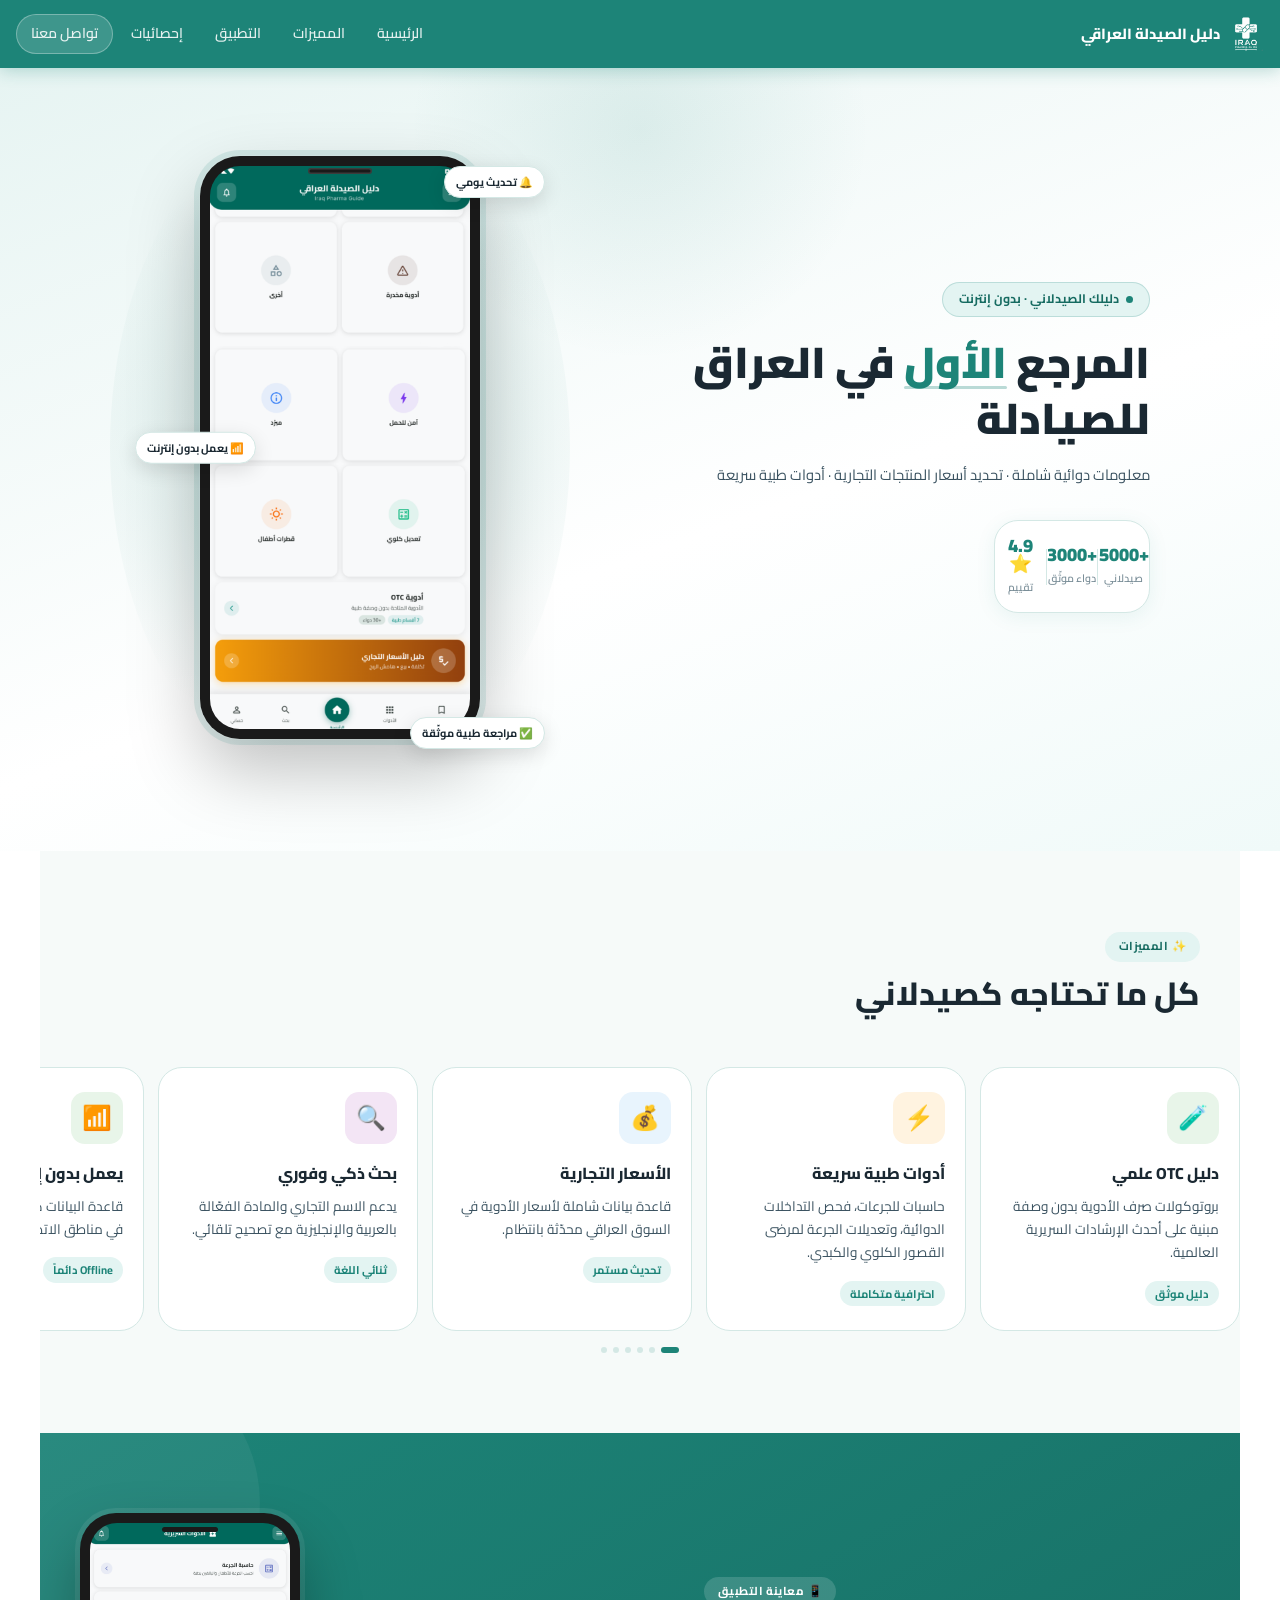
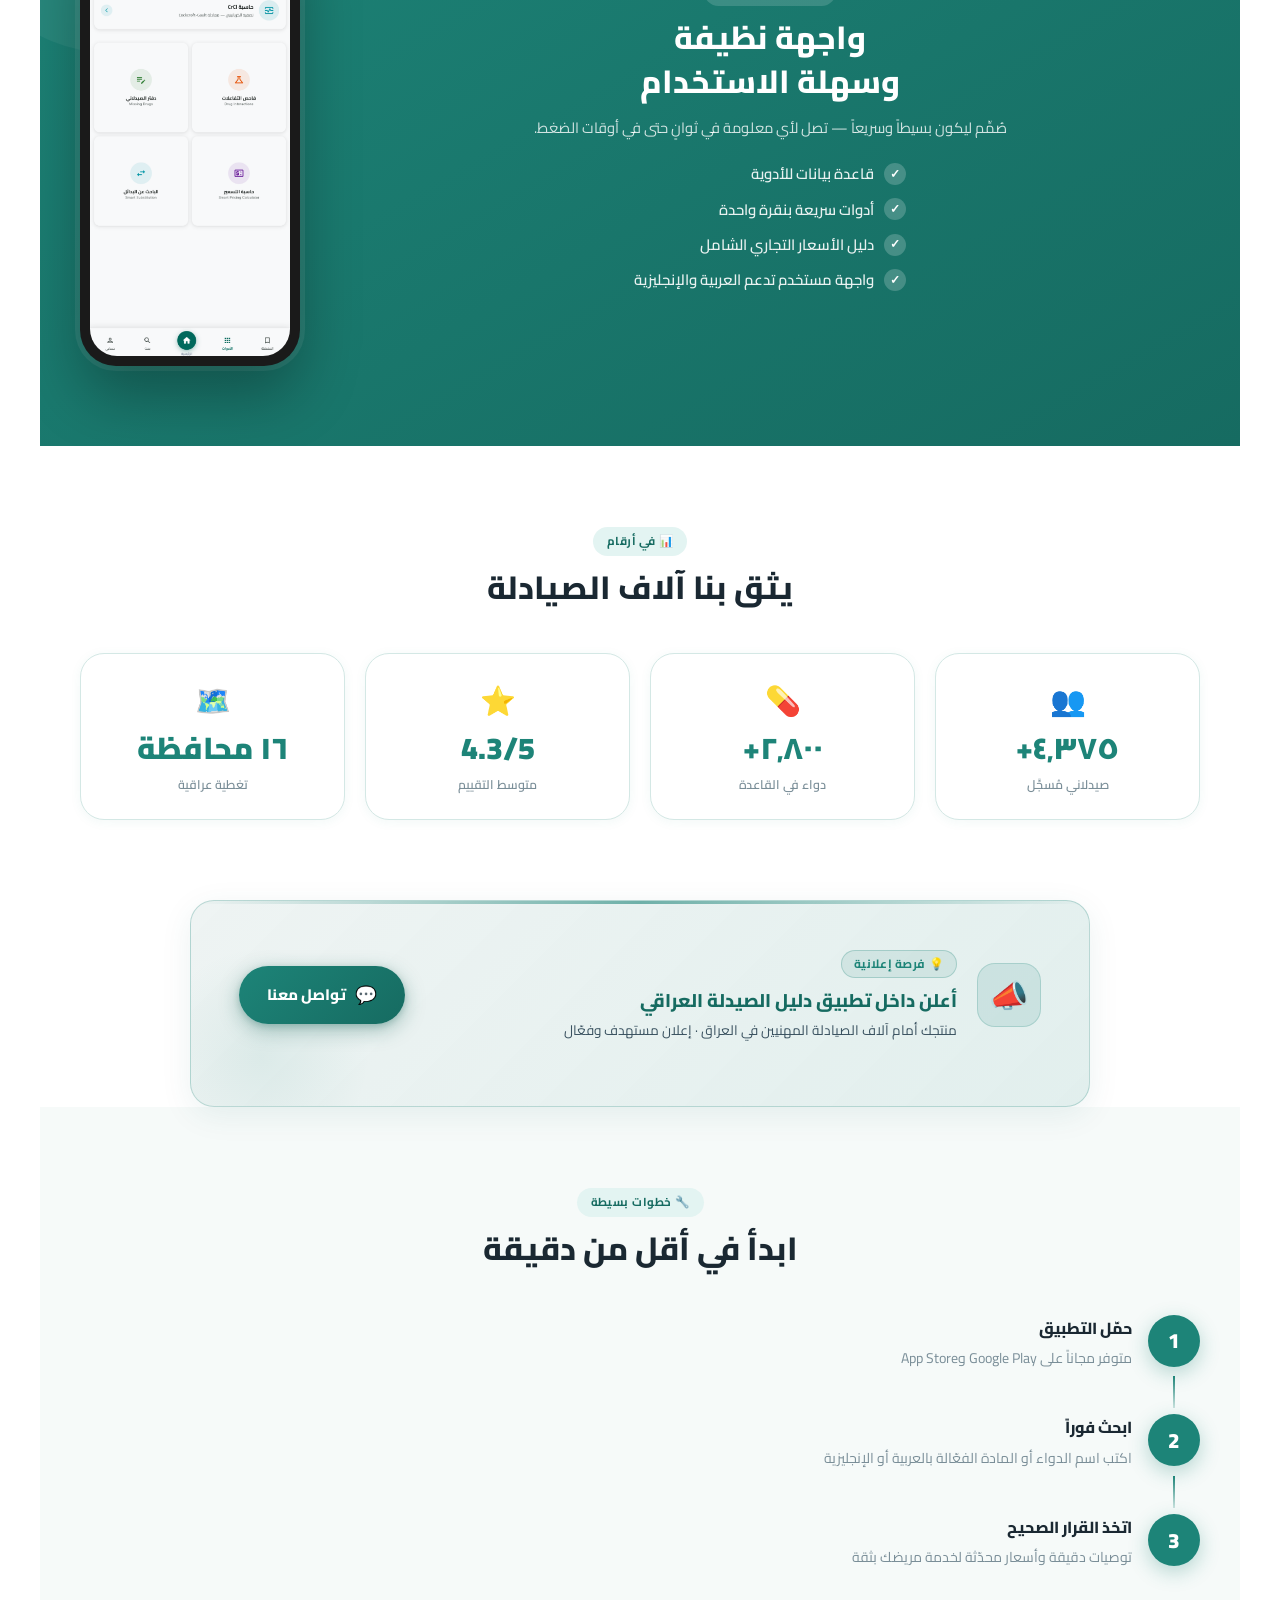
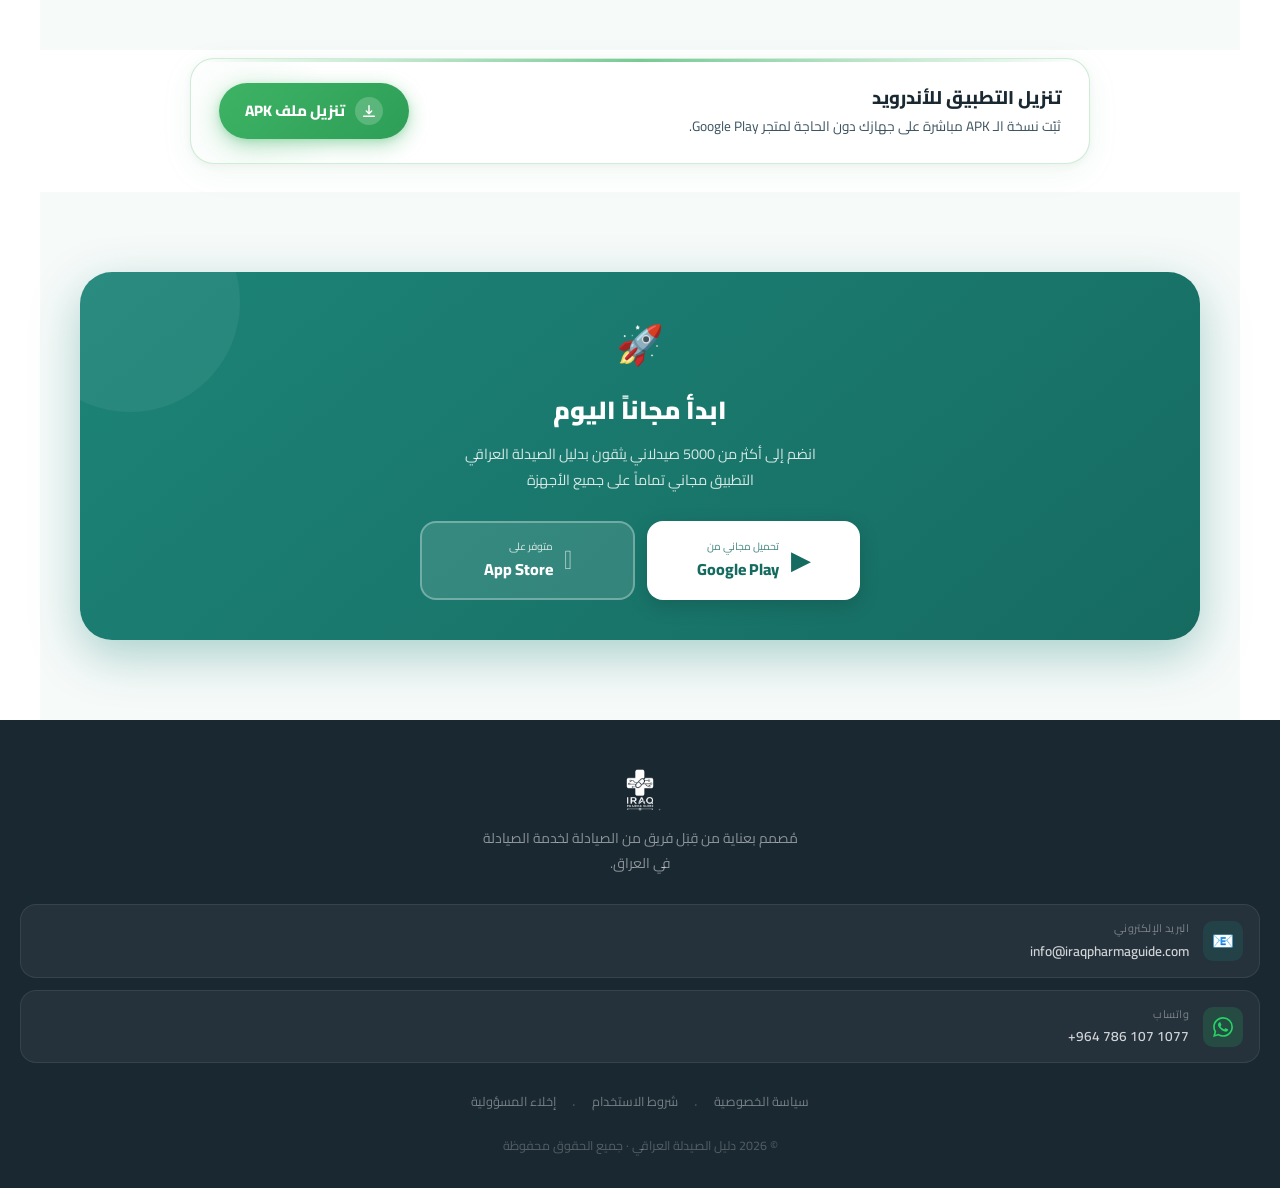
==== commit c005fe89: "Link store buttons to Google Play and App Store" ====
--- a/index.html
+++ b/index.html
@@ -333,12 +333,12 @@
       </p>
       <div class="dl-btns">
         <!-- ★ Replace href="#" with your actual Google Play Store link -->
-        <a href="#" id="dl-gplay" class="dl-btn dl-btn-primary">
+        <a href="https://play.google.com/store/apps/details?id=com.iraqpharmaguide.app" target="_blank" rel="noopener" id="dl-gplay" class="dl-btn dl-btn-primary">
           <span class="dl-icon">▶</span>
           <span class="dl-txt"><small>تحميل مجاني من</small><strong>Google Play</strong></span>
         </a>
         <!-- ★ Replace href="#" with your actual Apple App Store link -->
-        <a href="#" id="dl-appstore" class="dl-btn dl-btn-secondary">
+        <a href="https://apps.apple.com/app/id6800479716" target="_blank" rel="noopener" id="dl-appstore" class="dl-btn dl-btn-secondary">
           <span class="dl-icon">&#xF8FF;</span>
           <span class="dl-txt"><small>متوفر على</small><strong>App Store</strong></span>
         </a>
@@ -399,12 +399,12 @@
   <!-- ══ STICKY BOTTOM BAR ══ -->
   <div id="stickyBar" class="sticky-bar">
     <!-- ★ Replace href="#" with your actual Google Play Store link -->
-    <a href="#" id="sb-gplay" class="sb-btn sb-primary">
+    <a href="https://play.google.com/store/apps/details?id=com.iraqpharmaguide.app" target="_blank" rel="noopener" id="sb-gplay" class="sb-btn sb-primary">
       <span class="sb-icon">▶</span>
       <span class="sb-txt"><small>Google Play</small><strong>تحميل مجاني</strong></span>
     </a>
     <!-- ★ Replace href="#" with your actual Apple App Store link -->
-    <a href="#" id="sb-appstore" class="sb-btn sb-secondary">
+    <a href="https://apps.apple.com/app/id6800479716" target="_blank" rel="noopener" id="sb-appstore" class="sb-btn sb-secondary">
       <span class="sb-icon">&#xF8FF;</span>
       <span class="sb-txt"><small>App Store</small><strong>تحميل مجاني</strong></span>
     </a>
@@ -417,4 +417,4 @@
   <!-- ══ SCRIPTS ══ -->
   <script src="script.js"></script>
 </body>
-</html>+  </html>
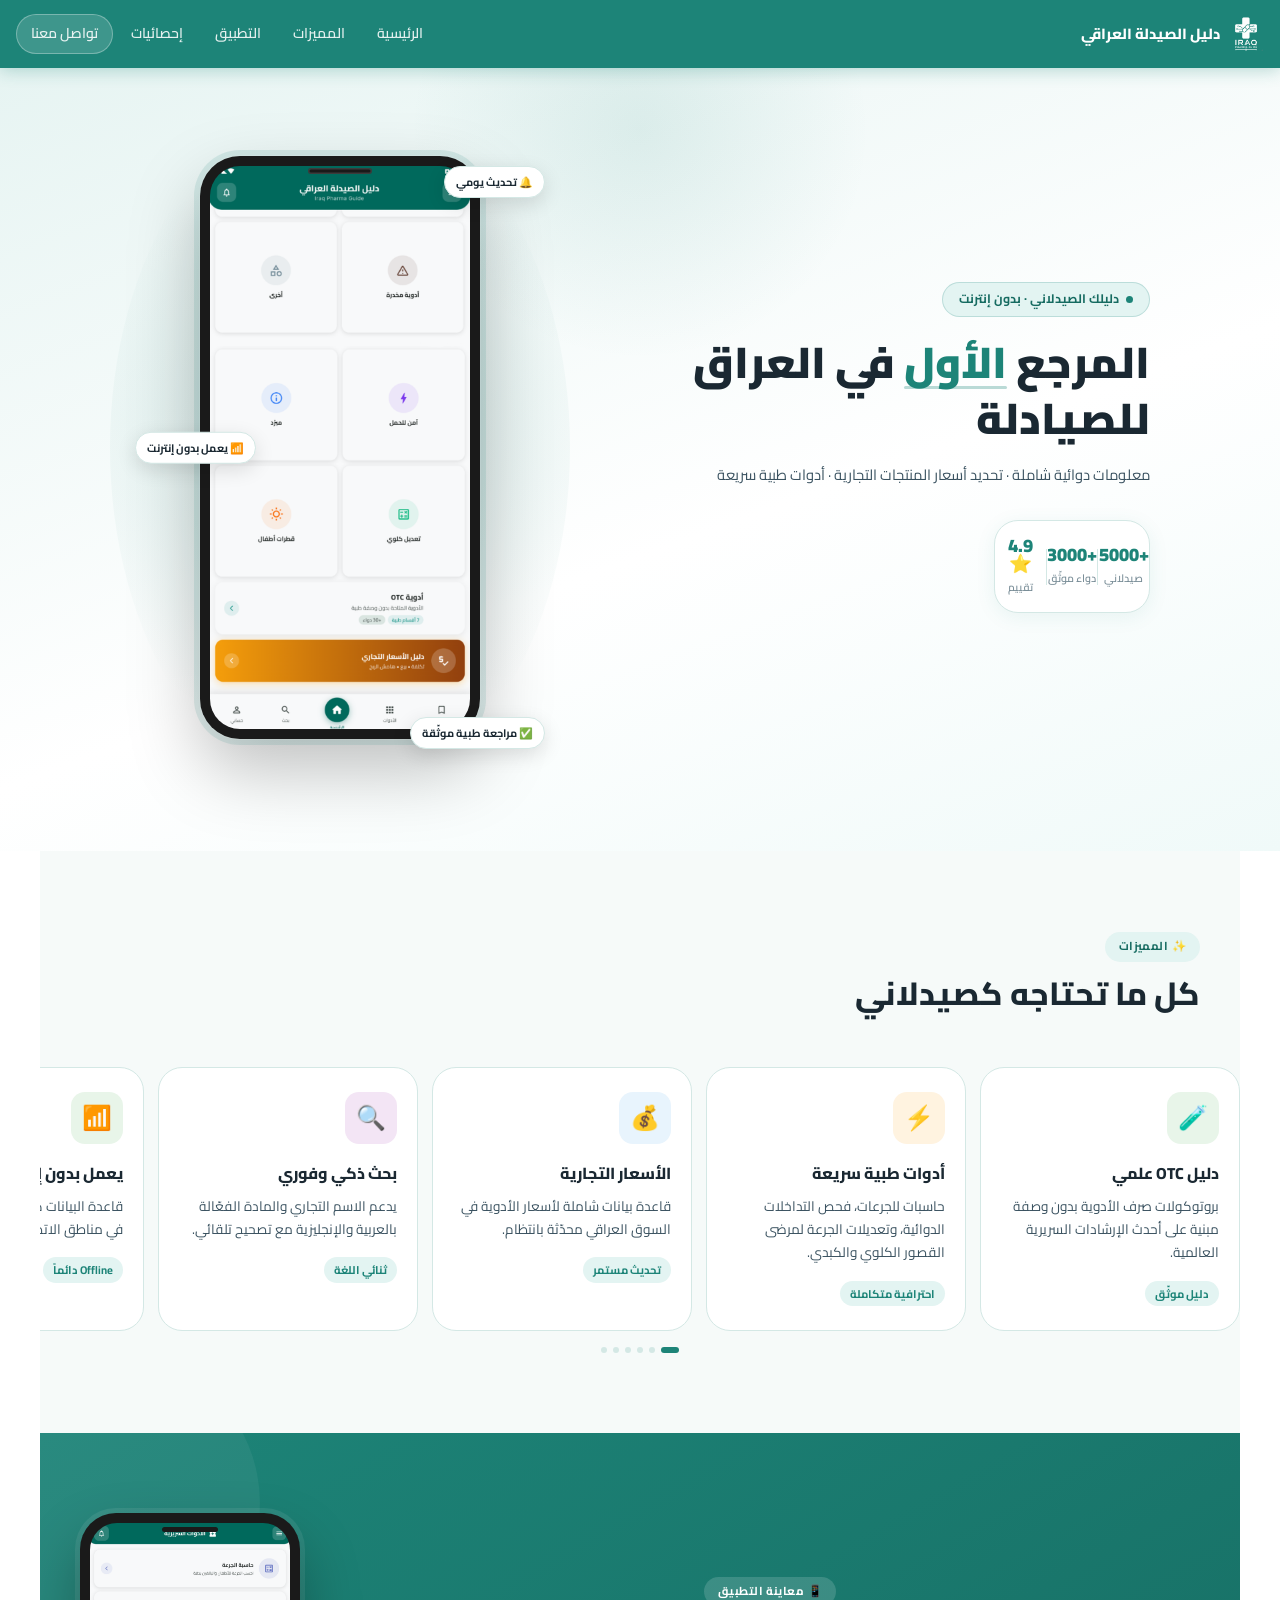
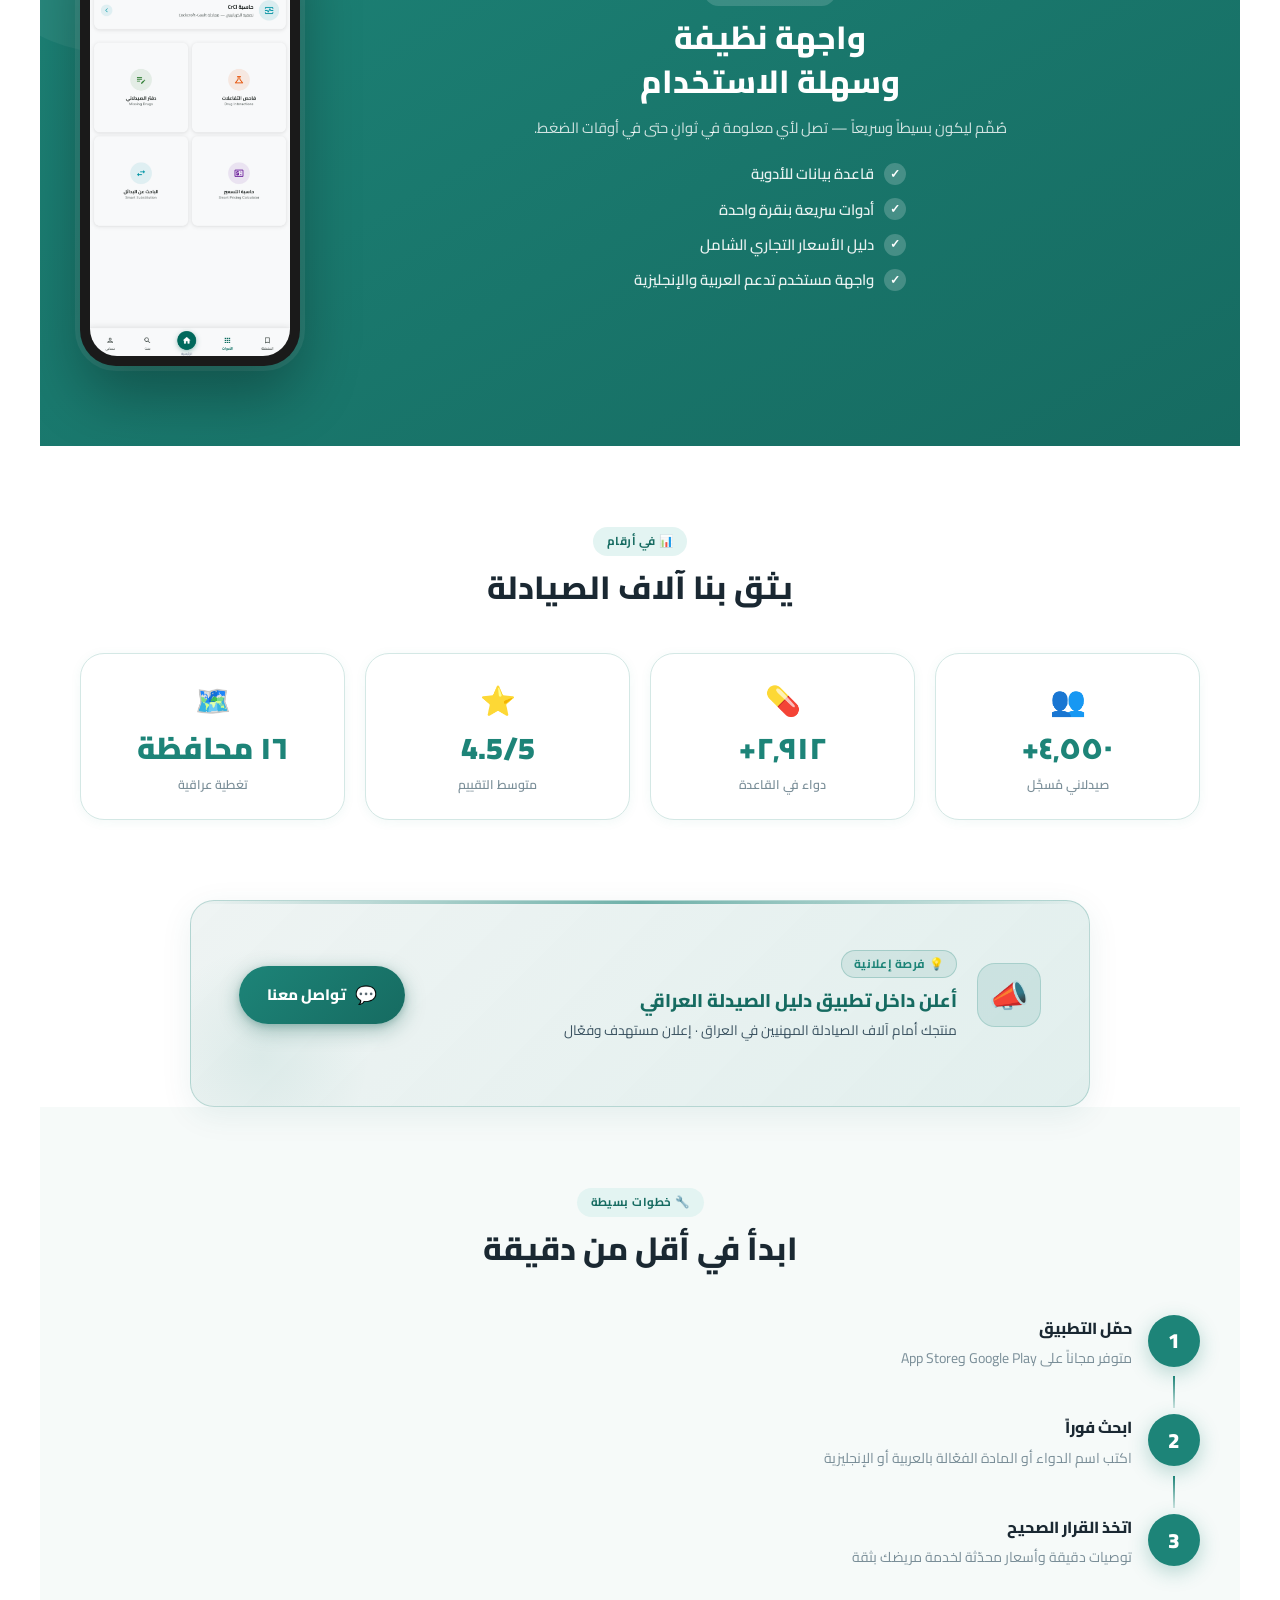
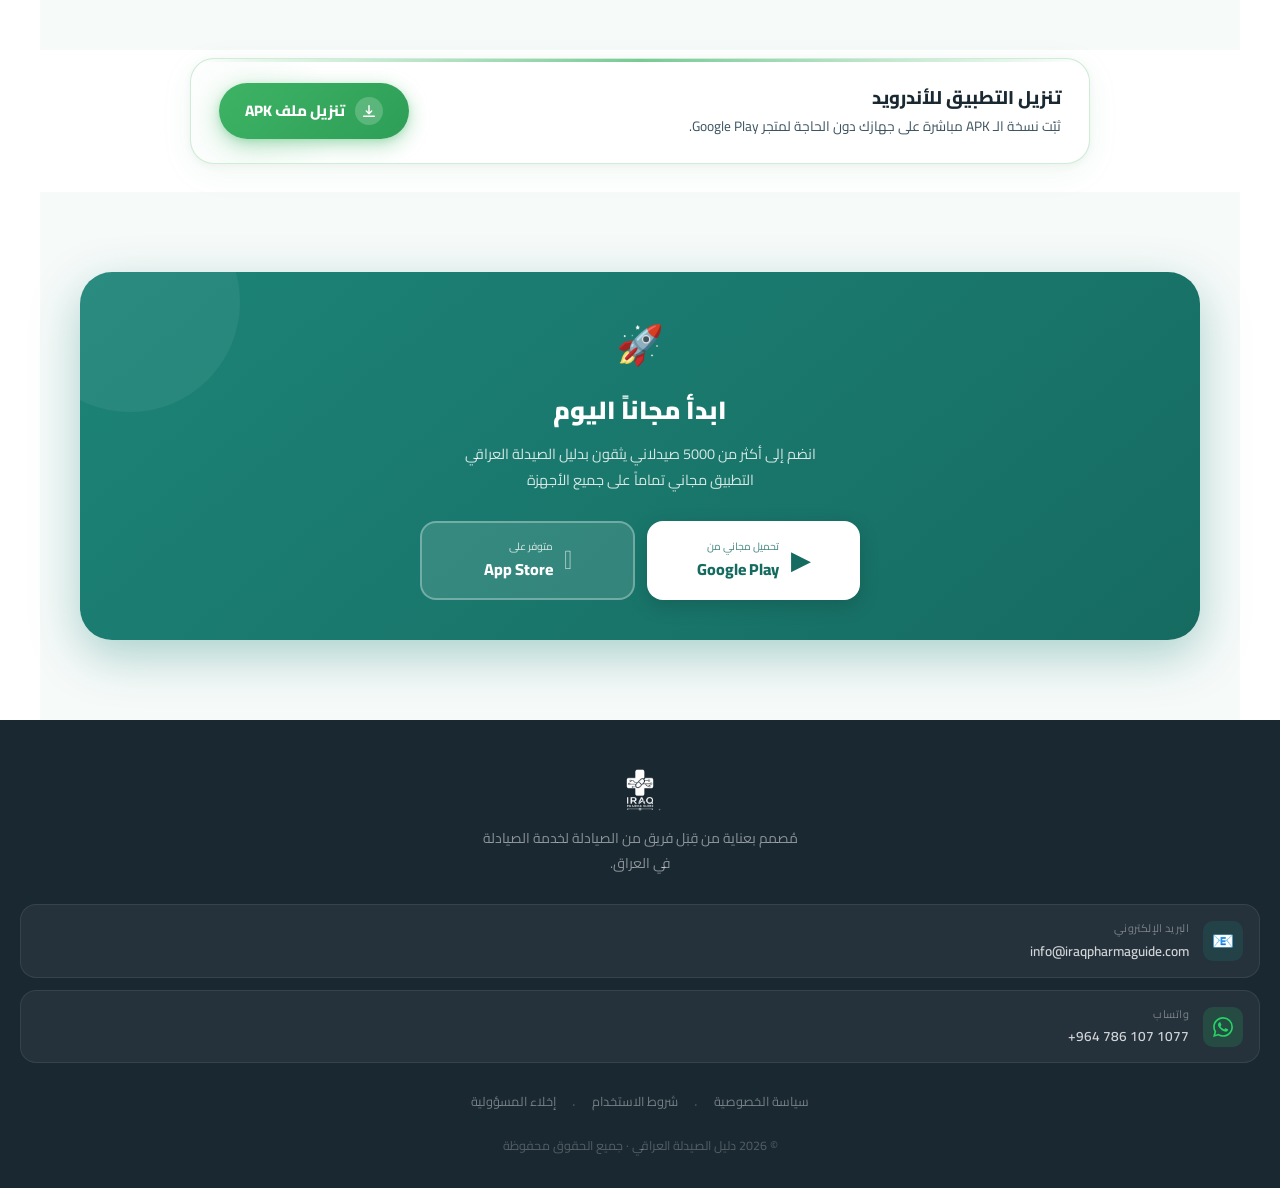
==== commit d053d022: "Point APK button to v2.3.0 release" ====
--- a/index.html
+++ b/index.html
@@ -304,10 +304,10 @@
       </div>
 
       <!-- Download Button -->
-      <a href="https://github.com/iraqpharma/iraq-pharma-guide/releases/download/v1.0.0/IRAQ.PHARMA.GUIDE.apk"
+      <a href="https://github.com/urmuqa/iraq-pharma-guide/releases/download/v2.3.0/IraqPharmaGuide-2.3.0.apk"
          id="apk-dl-btn"
          class="apk-dl-btn"
-         download="IRAQ.PHARMA.GUIDE.apk"
+         download="IraqPharmaGuide-2.3.0.apk"
          aria-label="تحميل تطبيق دليل الصيدلة العراقي لأندرويد">
         <span class="apk-dl-icon">
           <svg viewBox="0 0 24 24" fill="none" xmlns="http://www.w3.org/2000/svg" aria-hidden="true">
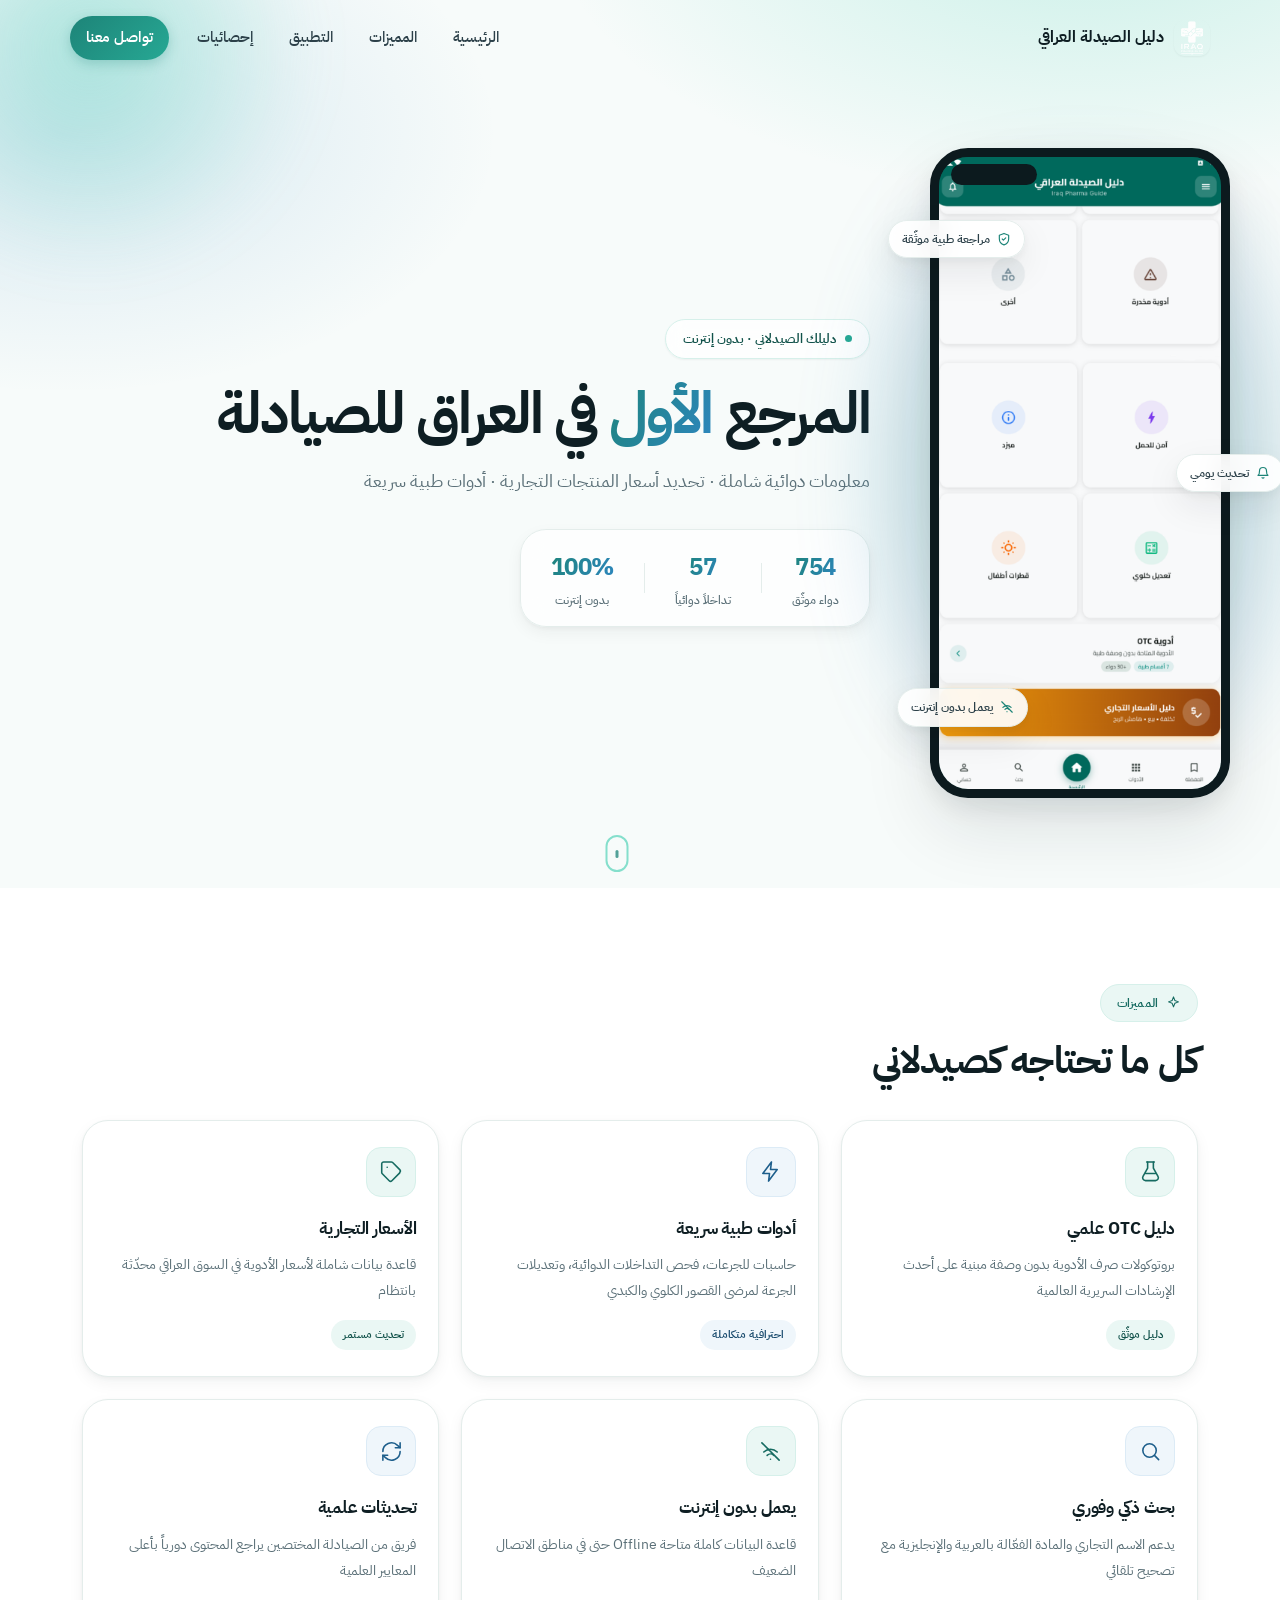
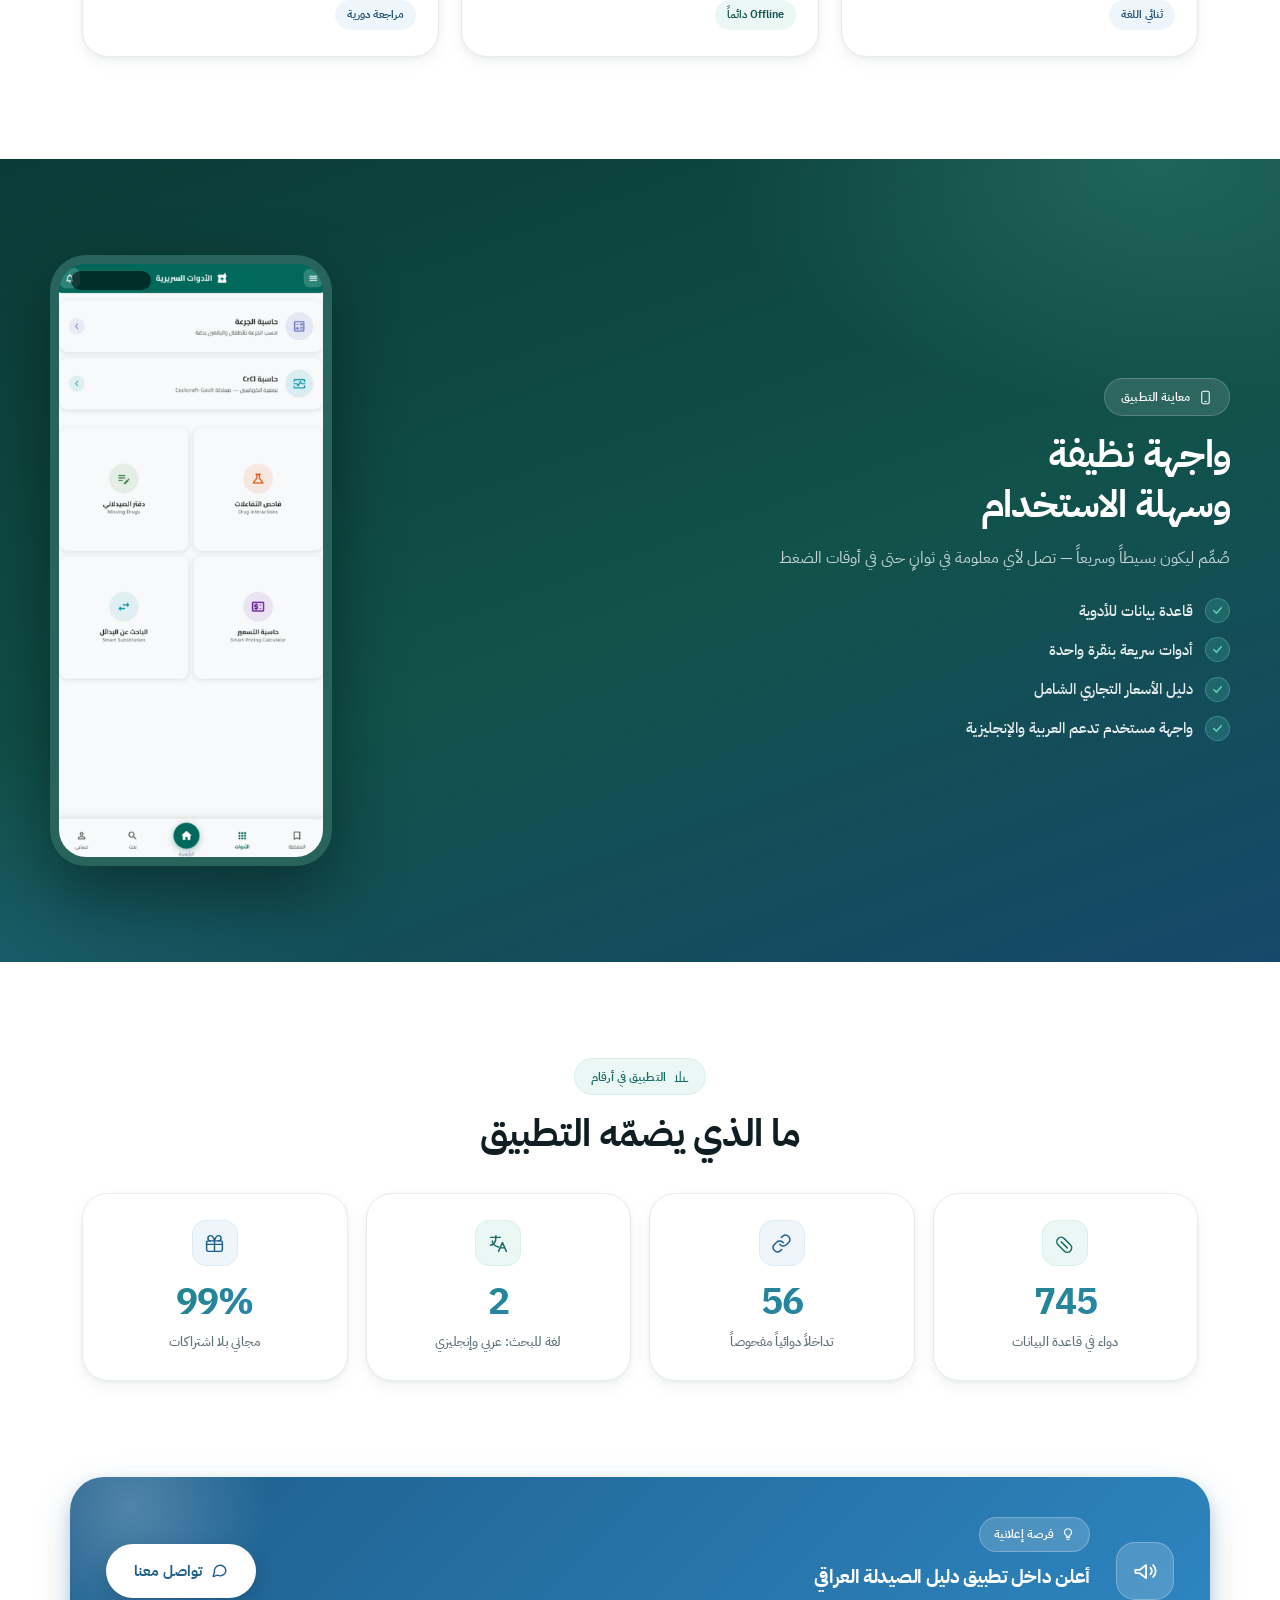
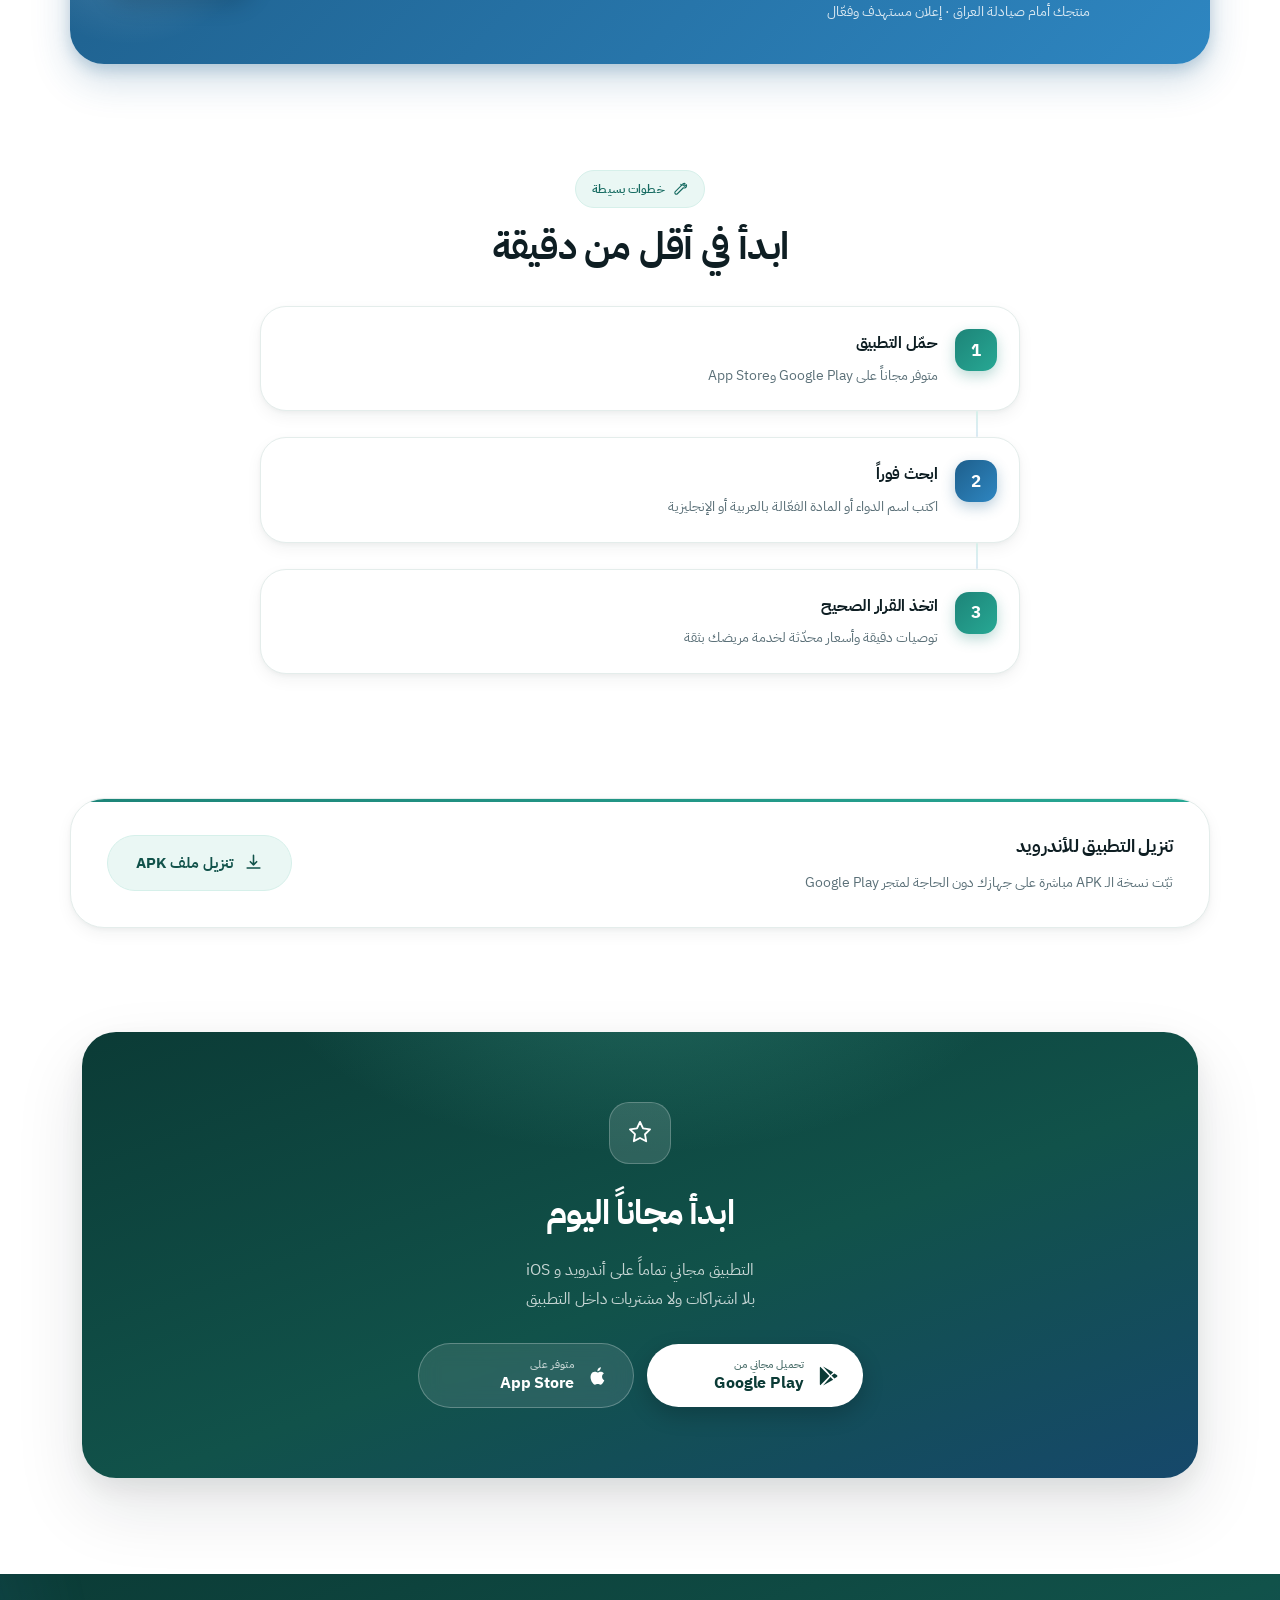
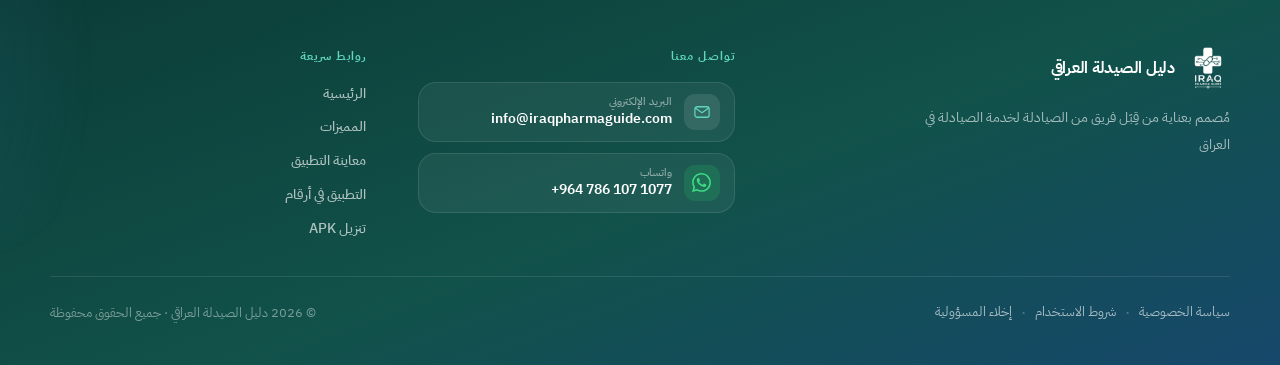
==== commit 7fd8780a: "Redesign: new colour system, IBM Plex Sans Arabic, SVG icons, real stats" ====
--- a/index.html
+++ b/index.html
@@ -1,420 +1,500 @@
-<!DOCTYPE html>
-<html lang="ar" dir="rtl">
-<head>
-  <meta charset="UTF-8" />
-  <meta name="viewport" content="width=device-width, initial-scale=1.0, viewport-fit=cover" />
-  <meta name="theme-color" content="#1D8478" />
-  <meta name="apple-mobile-web-app-capable" content="yes" />
-  <meta name="apple-mobile-web-app-status-bar-style" content="black-translucent" />
-  <meta name="apple-mobile-web-app-title" content="دليل الصيدلة العراقي" />
-  <title>دليل الصيدلة العراقي — المرجع الصيدلاني الموثوق</title>
-  <meta name="description" content="تطبيق دليل الصيدلة العراقي: دليل OTC علمي، أدوات طبية سريعة، وأسعار الأدوية في العراق." />
-  <meta property="og:title" content="دليل الصيدلة العراقي" />
-  <meta property="og:description" content="المرجع الصيدلاني الموثوق للصيادلة في العراق" />
-  <meta property="og:image" content="assets/app-screenshot.png" />
-  <link rel="icon" href="assets/logoweb.jpeg" type="image/jpeg" />
-  <link rel="preconnect" href="https://fonts.googleapis.com" crossorigin />
-  <link rel="preconnect" href="https://fonts.gstatic.com" crossorigin />
-  <link href="https://fonts.googleapis.com/css2?family=Cairo:wght@400;500;600;700;800;900&display=swap" rel="stylesheet" />
-  <link rel="stylesheet" href="style.css" />
-</head>
-<body>
-
-  <!-- ══ HEADER ══ -->
-  <header id="header">
-    <div class="header-inner">
-
-      <!-- Logo + App Name -->
-      <a href="#" class="logo" aria-label="دليل الصيدلة العراقي">
-        <img src="assets/logo.png" alt="دليل الصيدلة العراقي" class="logo-img"
-          onerror="this.style.display='none';this.nextElementSibling.style.display='inline';" />
-        <span class="logo-fallback" style="display:none;">💊</span>
-        <span class="logo-name">دليل الصيدلة العراقي</span>
-      </a>
-
-      <!-- Desktop Navigation (visible ≥ 1024px) -->
-      <nav class="desktop-nav" aria-label="التنقل الرئيسي">
-        <a href="#hero">الرئيسية</a>
-        <a href="#features">المميزات</a>
-        <a href="#app-preview">التطبيق</a>
-        <a href="#stats">إحصائيات</a>
-        <a href="#contact" class="desk-nav-cta">تواصل معنا</a>
-      </nav>
-
-      <!-- Mobile Hamburger -->
-      <button id="menuBtn" class="menu-btn" aria-label="القائمة" aria-expanded="false">
-        <span></span><span></span><span></span>
-      </button>
-    </div>
-
-    <!-- Mobile Dropdown -->
-    <nav id="dropMenu" class="drop-menu" aria-hidden="true">
-      <a href="#hero"        class="drop-link">🏠 الرئيسية</a>
-      <a href="#features"    class="drop-link">⭐ المميزات</a>
-      <a href="#app-preview" class="drop-link">📱 معاينة التطبيق</a>
-      <a href="#stats"       class="drop-link">📊 إحصائيات</a>
-      <a href="#contact"     class="drop-link">📩 تواصل معنا</a>
-    </nav>
-  </header>
-
-
-  <!-- ══ HERO ══ -->
-  <section id="hero">
-    <div class="hero-bg-blob" aria-hidden="true"></div>
-    <div class="hero-content">
-
-      <!-- ══ Text Column ══ -->
-      <div class="hero-text">
-        <div class="hero-badge reveal">
-          <span class="badge-dot"></span>
-          دليلك الصيدلاني · بدون إنترنت
-        </div>
-
-        <h1 class="hero-title reveal delay-1">
-          المرجع <span class="hero-hl">الأول</span>
-          في العراق للصيادلة
-        </h1>
-
-        <p class="hero-sub reveal delay-2">
-          معلومات دوائية شاملة · تحديد أسعار المنتجات التجارية · أدوات طبية سريعة
-        </p>
-
-        <!-- Stats Bar -->
-        <div class="hero-stats reveal delay-3">
-          <div class="stat"><span class="stat-n">+5000</span><span class="stat-l">صيدلاني</span></div>
-          <div class="stat-divider" aria-hidden="true"></div>
-          <div class="stat"><span class="stat-n">+3000</span><span class="stat-l">دواء موثّق</span></div>
-          <div class="stat-divider" aria-hidden="true"></div>
-          <div class="stat"><span class="stat-n">4.9 ⭐</span><span class="stat-l">تقييم</span></div>
-        </div>
-      </div>
-
-      <!-- ══ Phone Mockup Column ══
-           ★ الحجم الصحيح للصورة: 390 × 844 px (نسبة 9:19.5 مثل iPhone)
-           ★ المسار: assets/app-screenshot.png
-      -->
-      <div class="mockup-wrap reveal delay-2" aria-label="معاينة التطبيق">
-        <div class="mockup-glow" aria-hidden="true"></div>
-        <div class="mockup-phone">
-          <div class="mockup-notch" aria-hidden="true"></div>
-          <img
-            src="assets/app-screenshot.png"
-            alt="لقطة شاشة من تطبيق دليل الصيدلة العراقي"
-            class="mockup-img"
-            loading="eager"
-            onerror="this.style.display='none';this.parentElement.querySelector('.mockup-placeholder').style.display='flex';"
-          />
-          <div class="mockup-placeholder" aria-hidden="true">
-            <span>📱</span>
-            <p>ضع لقطة شاشة التطبيق هنا</p>
-            <small>assets/app-screenshot.png</small>
-          </div>
-        </div>
-        <div class="chip chip-1" aria-hidden="true">✅ مراجعة طبية موثّقة</div>
-        <div class="chip chip-2" aria-hidden="true">🔔 تحديث يومي</div>
-        <div class="chip chip-3" aria-hidden="true">📶 يعمل بدون إنترنت</div>
-      </div>
-
-    </div>
-
-    <div class="scroll-hint" aria-hidden="true"><span></span><span></span></div>
-  </section>
-
-
-  <!-- ══ FEATURES ══ -->
-  <section id="features" class="section-pad">
-    <div class="section-head reveal">
-      <div class="section-tag">✨ المميزات</div>
-      <h2 class="section-title">كل ما تحتاجه كصيدلاني</h2>
-    </div>
-    <div class="feat-track" id="featTrack" role="list">
-
-      <article class="feat-card" role="listitem">
-        <div class="feat-icon" style="background:#E8F5E9;">🧪</div>
-        <h3>دليل OTC علمي</h3>
-        <p>بروتوكولات صرف الأدوية بدون وصفة مبنية على أحدث الإرشادات السريرية العالمية.</p>
-        <span class="feat-tag">دليل موثّق</span>
-      </article>
-
-      <article class="feat-card" role="listitem">
-        <div class="feat-icon" style="background:#FFF3E0;">⚡</div>
-        <h3>أدوات طبية سريعة</h3>
-        <p>حاسبات للجرعات، فحص التداخلات الدوائية، وتعديلات الجرعة لمرضى القصور الكلوي والكبدي.</p>
-        <span class="feat-tag">احترافية متكاملة</span>
-      </article>
-
-      <article class="feat-card" role="listitem">
-        <div class="feat-icon" style="background:#E8F4FD;">💰</div>
-        <h3>الأسعار التجارية</h3>
-        <p>قاعدة بيانات شاملة لأسعار الأدوية في السوق العراقي محدّثة بانتظام.</p>
-        <span class="feat-tag">تحديث مستمر</span>
-      </article>
-
-      <article class="feat-card" role="listitem">
-        <div class="feat-icon" style="background:#F3E5F5;">🔍</div>
-        <h3>بحث ذكي وفوري</h3>
-        <p>يدعم الاسم التجاري والمادة الفعّالة بالعربية والإنجليزية مع تصحيح تلقائي.</p>
-        <span class="feat-tag">ثنائي اللغة</span>
-      </article>
-
-      <article class="feat-card" role="listitem">
-        <div class="feat-icon" style="background:#E8F5E9;">📶</div>
-        <h3>يعمل بدون إنترنت</h3>
-        <p>قاعدة البيانات كاملة متاحة Offline حتى في مناطق الاتصال الضعيف.</p>
-        <span class="feat-tag">Offline دائماً</span>
-      </article>
-
-      <article class="feat-card" role="listitem">
-        <div class="feat-icon" style="background:#FFF8E1;">🔄</div>
-        <h3>تحديثات علمية</h3>
-        <p>فريق من الصيادلة المختصين يراجع المحتوى دورياً بأعلى المعايير العلمية.</p>
-        <span class="feat-tag">مراجعة دورية</span>
-      </article>
-
-    </div>
-    <div class="feat-dots" id="featDots" aria-hidden="true">
-      <span class="fdot active"></span><span class="fdot"></span>
-      <span class="fdot"></span><span class="fdot"></span>
-      <span class="fdot"></span><span class="fdot"></span>
-    </div>
-  </section>
-
-
-  <!-- ══ APP PREVIEW ══ -->
-  <section id="app-preview" class="section-pad preview-section">
-    <div class="preview-inner">
-      <div class="preview-text reveal">
-        <div class="section-tag" style="background:rgba(255,255,255,0.15);color:#fff;">📱 معاينة التطبيق</div>
-        <h2 class="section-title" style="color:#fff;">واجهة نظيفة<br/>وسهلة الاستخدام</h2>
-        <p class="preview-sub">صُمِّم ليكون بسيطاً وسريعاً — تصل لأي معلومة في ثوانٍ حتى في أوقات الضغط.</p>
-        <ul class="preview-list">
-          <li><span class="check">✓</span> قاعدة بيانات للأدوية</li>
-          <li><span class="check">✓</span> أدوات سريعة بنقرة واحدة</li>
-          <li><span class="check">✓</span> دليل الأسعار التجاري الشامل</li>
-          <li><span class="check">✓</span> واجهة مستخدم تدعم العربية والإنجليزية</li>
-        </ul>
-      </div>
-      <div class="preview-phone-wrap reveal delay-2">
-        <div class="preview-phone">
-          <div class="preview-notch" aria-hidden="true"></div>
-          <!--
-            ★ هذا الإطار يعرض صورة ثانية مختلفة
-            ★ ارفع الصورة باسم: assets/app-screenshot-2.png
-            ★ الحجم الصحيح: 390 × 844 px
-          -->
-          <img src="assets/app-screenshot-2.png" alt="واجهة التطبيق - شاشة ثانية" class="preview-img" loading="lazy"
-            onerror="this.style.display='none';this.parentElement.style.background='#166B61';" />
-        </div>
-      </div>
-    </div>
-  </section>
-
-
-  <!-- ══ STATS ══ -->
-  <section id="stats" class="section-pad">
-    <div class="section-head text-c reveal">
-      <div class="section-tag">📊 في أرقام</div>
-      <h2 class="section-title">يثق بنا آلاف الصيادلة</h2>
-    </div>
-    <div class="stats-grid">
-      <div class="stat-card reveal delay-1">
-        <span class="stat-icon">👥</span>
-        <span class="stat-big" data-count="5000" data-suffix="+">0</span>
-        <span class="stat-desc">صيدلاني مُسجَّل</span>
-      </div>
-      <div class="stat-card reveal delay-2">
-        <span class="stat-icon">💊</span>
-        <span class="stat-big" data-count="3200" data-suffix="+">0</span>
-        <span class="stat-desc">دواء في القاعدة</span>
-      </div>
-      <div class="stat-card reveal delay-3">
-        <span class="stat-icon">⭐</span>
-        <span class="stat-big" data-count="4.9" data-suffix="/5">0</span>
-        <span class="stat-desc">متوسط التقييم</span>
-      </div>
-      <div class="stat-card reveal delay-4">
-        <span class="stat-icon">🗺️</span>
-        <span class="stat-big" data-count="18" data-suffix=" محافظة">0</span>
-        <span class="stat-desc">تغطية عراقية</span>
-      </div>
-    </div>
-  </section>
-
-
-  <!-- ══ ADVERTISE BANNER ══ -->
-  <section id="advertise" class="ads-banner reveal">
-    <div class="ads-inner">
-      <div class="ads-icon-wrap">
-        <div class="ads-icon">📣</div>
-      </div>
-      <div class="ads-text">
-        <div class="ads-tag">💡 فرصة إعلانية</div>
-        <h3>أعلن داخل تطبيق دليل الصيدلة العراقي</h3>
-        <p>منتجك أمام آلاف الصيادلة المهنيين في العراق · إعلان مستهدف وفعّال</p>
-      </div>
-      <a href="#contact" class="ads-cta" id="ads-contact-btn">
-        <span class="ads-cta-icon">💬</span>
-        تواصل معنا
-      </a>
-    </div>
-  </section>
-
-
-  <!-- ══ HOW IT WORKS ══ -->
-  <section id="how" class="section-pad how-section">
-    <div class="section-head text-c reveal">
-      <div class="section-tag">🔧 خطوات بسيطة</div>
-      <h2 class="section-title">ابدأ في أقل من دقيقة</h2>
-    </div>
-    <div class="steps-list">
-      <div class="step reveal delay-1">
-        <div class="step-num">1</div>
-        <div class="step-body">
-          <h3>حمّل التطبيق</h3>
-          <p>متوفر مجاناً على Google Play وApp Store</p>
-        </div>
-      </div>
-      <div class="step-connector" aria-hidden="true"></div>
-      <div class="step reveal delay-2">
-        <div class="step-num">2</div>
-        <div class="step-body">
-          <h3>ابحث فوراً</h3>
-          <p>اكتب اسم الدواء أو المادة الفعّالة بالعربية أو الإنجليزية</p>
-        </div>
-      </div>
-      <div class="step-connector" aria-hidden="true"></div>
-      <div class="step reveal delay-3">
-        <div class="step-num">3</div>
-        <div class="step-body">
-          <h3>اتخذ القرار الصحيح</h3>
-          <p>توصيات دقيقة وأسعار محدّثة لخدمة مريضك بثقة</p>
-        </div>
-      </div>
-    </div>
-  </section>
-
-
-  <!-- ══ DIRECT APK DOWNLOAD ══ -->
-  <section id="apk-download" class="apk-section reveal">
-    <div class="apk-card">
-      <!-- Text -->
-      <div class="apk-text">
-        <h3>تنزيل التطبيق للأندرويد</h3>
-        <p>ثبّت نسخة الـ APK مباشرة على جهازك دون الحاجة لمتجر Google Play.</p>
-      </div>
-
-      <!-- Download Button -->
-      <a href="https://github.com/urmuqa/iraq-pharma-guide/releases/download/v2.3.0/IraqPharmaGuide-2.3.0.apk"
-         id="apk-dl-btn"
-         class="apk-dl-btn"
-         download="IraqPharmaGuide-2.3.0.apk"
-         aria-label="تحميل تطبيق دليل الصيدلة العراقي لأندرويد">
-        <span class="apk-dl-icon">
-          <svg viewBox="0 0 24 24" fill="none" xmlns="http://www.w3.org/2000/svg" aria-hidden="true">
-            <path d="M12 4V16M12 16L8 12M12 16L16 12" stroke="currentColor" stroke-width="2.2" stroke-linecap="round" stroke-linejoin="round"/>
-            <path d="M4 20H20" stroke="currentColor" stroke-width="2.2" stroke-linecap="round"/>
-          </svg>
-        </span>
-        <span class="apk-dl-txt">تنزيل ملف APK</span>
-      </a>
-    </div>
-  </section>
-
-
-  <!-- ══ DOWNLOAD CTA ══ -->
-
-  <section id="download" class="section-pad dl-section">
-    <div class="dl-card reveal">
-      <div class="dl-emoji">🚀</div>
-      <h2 class="dl-title">ابدأ مجاناً اليوم</h2>
-      <p class="dl-sub">
-        انضم إلى أكثر من 5000 صيدلاني يثقون بدليل الصيدلة العراقي<br/>
-        التطبيق مجاني تماماً على جميع الأجهزة
-      </p>
-      <div class="dl-btns">
-        <!-- ★ Replace href="#" with your actual Google Play Store link -->
-        <a href="https://play.google.com/store/apps/details?id=com.iraqpharmaguide.app" target="_blank" rel="noopener" id="dl-gplay" class="dl-btn dl-btn-primary">
-          <span class="dl-icon">▶</span>
-          <span class="dl-txt"><small>تحميل مجاني من</small><strong>Google Play</strong></span>
-        </a>
-        <!-- ★ Replace href="#" with your actual Apple App Store link -->
-        <a href="https://apps.apple.com/app/id6800479716" target="_blank" rel="noopener" id="dl-appstore" class="dl-btn dl-btn-secondary">
-          <span class="dl-icon">&#xF8FF;</span>
-          <span class="dl-txt"><small>متوفر على</small><strong>App Store</strong></span>
-        </a>
-      </div>
-    </div>
-  </section>
-
-
-  <!-- ══ FOOTER ══ -->
-  <footer id="contact">
-    <div class="footer-logo-wrap">
-      <img src="assets/logo.png" alt="دليل الصيدلة العراقي" class="footer-logo-img"
-        onerror="this.style.display='none';this.nextElementSibling.style.display='block';" />
-      <span class="footer-logo-fb" style="display:none;">💊 دليل الصيدلة العراقي</span>
-    </div>
-
-    <p class="footer-desc">
-      مُصمم بعناية من قِبَل فريق من الصيادلة لخدمة الصيادلة في العراق.
-    </p>
-
-    <div class="footer-contact">
-      <a href="mailto:info@iraqpharmaguide.com" class="contact-row">
-        <span class="c-icon email-icon">📧</span>
-        <span class="c-info">
-          <small>البريد الإلكتروني</small>
-          <span>info@iraqpharmaguide.com</span>
-        </span>
-      </a>
-
-      <!-- ★ WhatsApp — Replace the number 9647861071077 if needed -->
-      <a href="https://wa.me/9647861071077" target="_blank" rel="noopener" class="contact-row">
-        <span class="c-icon wa-icon">
-          <svg xmlns="http://www.w3.org/2000/svg" viewBox="0 0 24 24" width="20" height="20" fill="#25D366">
-            <path d="M17.472 14.382c-.297-.149-1.758-.867-2.03-.967-.273-.099-.471-.148-.67.15-.197.297-.767.966-.94 1.164-.173.199-.347.223-.644.075-.297-.15-1.255-.463-2.39-1.475-.883-.788-1.48-1.761-1.653-2.059-.173-.297-.018-.458.13-.606.134-.133.298-.347.446-.52.149-.174.198-.298.298-.497.099-.198.05-.371-.025-.52-.075-.149-.669-1.612-.916-2.207-.242-.579-.487-.5-.669-.51-.173-.008-.371-.01-.57-.01-.198 0-.52.074-.792.372-.272.297-1.04 1.016-1.04 2.479 0 1.462 1.065 2.875 1.213 3.074.149.198 2.096 3.2 5.077 4.487.709.306 1.262.489 1.694.625.712.227 1.36.195 1.871.118.571-.085 1.758-.719 2.006-1.413.248-.694.248-1.289.173-1.413-.074-.124-.272-.198-.57-.347m-5.421 7.403h-.004a9.87 9.87 0 01-5.031-1.378l-.361-.214-3.741.982.998-3.648-.235-.374a9.86 9.86 0 01-1.51-5.26c.001-5.45 4.436-9.884 9.888-9.884 2.64 0 5.122 1.03 6.988 2.898a9.825 9.825 0 012.893 6.994c-.003 5.45-4.437 9.884-9.885 9.884m8.413-18.297A11.815 11.815 0 0012.05 0C5.495 0 .16 5.335.157 11.892c0 2.096.547 4.142 1.588 5.945L.057 24l6.305-1.654a11.882 11.882 0 005.683 1.448h.005c6.554 0 11.89-5.335 11.893-11.893a11.821 11.821 0 00-3.48-8.413z"/>
-          </svg>
-        </span>
-        <span class="c-info">
-          <small>واتساب</small>
-          <span dir="ltr">+964 786 107 1077</span>
-        </span>
-      </a>
-    </div>
-
-    <div class="footer-legal">
-      <a href="./privacy-policy" id="fp-privacy">سياسة الخصوصية</a>
-      <span aria-hidden="true">·</span>
-      <a href="./terms" id="fp-terms">شروط الاستخدام</a>
-      <span aria-hidden="true">·</span>
-      <a href="./disclaimer" id="fp-disclaimer">إخلاء المسؤولية</a>
-    </div>
-
-    <p class="footer-copy">
-      &copy; <span id="yr"></span> دليل الصيدلة العراقي · جميع الحقوق محفوظة
-    </p>
-  </footer>
-
-
-  <!-- ══ STICKY BOTTOM BAR ══ -->
-  <div id="stickyBar" class="sticky-bar">
-    <!-- ★ Replace href="#" with your actual Google Play Store link -->
-    <a href="https://play.google.com/store/apps/details?id=com.iraqpharmaguide.app" target="_blank" rel="noopener" id="sb-gplay" class="sb-btn sb-primary">
-      <span class="sb-icon">▶</span>
-      <span class="sb-txt"><small>Google Play</small><strong>تحميل مجاني</strong></span>
-    </a>
-    <!-- ★ Replace href="#" with your actual Apple App Store link -->
-    <a href="https://apps.apple.com/app/id6800479716" target="_blank" rel="noopener" id="sb-appstore" class="sb-btn sb-secondary">
-      <span class="sb-icon">&#xF8FF;</span>
-      <span class="sb-txt"><small>App Store</small><strong>تحميل مجاني</strong></span>
-    </a>
-  </div>
-
-  <button id="scrollTop" aria-label="العودة للأعلى">↑</button>
-
-
-
-  <!-- ══ SCRIPTS ══ -->
-  <script src="script.js"></script>
-</body>
-  </html>
+<!DOCTYPE html>
+<html lang="ar" dir="rtl">
+<head>
+  <meta charset="UTF-8" />
+  <meta name="viewport" content="width=device-width, initial-scale=1.0, viewport-fit=cover" />
+  <meta name="theme-color" content="#0B3B36" />
+  <meta name="apple-mobile-web-app-capable" content="yes" />
+  <meta name="apple-mobile-web-app-status-bar-style" content="black-translucent" />
+  <meta name="apple-mobile-web-app-title" content="دليل الصيدلة العراقي" />
+  <title>دليل الصيدلة العراقي — المرجع الصيدلاني الموثوق</title>
+  <meta name="description" content="تطبيق دليل الصيدلة العراقي: 754 دواء موثّق، فحص التداخلات الدوائية، أدوات سريرية سريعة، وأسعار الأدوية في السوق العراقي. يعمل بدون إنترنت ومجاني بالكامل." />
+  <meta property="og:type" content="website" />
+  <meta property="og:title" content="دليل الصيدلة العراقي — المرجع الصيدلاني الموثوق" />
+  <meta property="og:description" content="754 دواء موثّق · فحص التداخلات الدوائية · أدوات سريرية سريعة · يعمل بدون إنترنت" />
+  <meta property="og:image" content="assets/app-screenshot.png" />
+  <link rel="icon" href="assets/logoweb.jpeg" type="image/jpeg" />
+  <link rel="preconnect" href="https://fonts.googleapis.com" crossorigin />
+  <link rel="preconnect" href="https://fonts.gstatic.com" crossorigin />
+  <link href="https://fonts.googleapis.com/css2?family=IBM+Plex+Sans+Arabic:wght@300;400;500;600;700&display=swap" rel="stylesheet" />
+  <link rel="stylesheet" href="style.css" />
+</head>
+<body>
+
+  <!-- ══ HEADER ══ -->
+  <header id="header">
+    <div class="header-inner">
+
+      <a href="#hero" class="logo" aria-label="دليل الصيدلة العراقي">
+        <img src="assets/logo.png" alt="دليل الصيدلة العراقي" class="logo-img"
+          onerror="this.style.display='none';this.nextElementSibling.style.display='grid';" />
+        <span class="logo-fallback" style="display:none;">
+          <svg viewBox="0 0 24 24" fill="none" stroke="currentColor" stroke-width="1.8" stroke-linecap="round" stroke-linejoin="round" aria-hidden="true"><path d="M10.5 20.5 3.5 13.5a5 5 0 0 1 0-7.07l0 0a5 5 0 0 1 7.07 0l7 7a5 5 0 0 1 0 7.07l0 0a5 5 0 0 1-7.07 0Z"/><path d="m7 10 7 7"/></svg>
+        </span>
+        <span class="logo-name">دليل الصيدلة العراقي</span>
+      </a>
+
+      <nav class="desktop-nav" aria-label="التنقل الرئيسي">
+        <a href="#hero">الرئيسية</a>
+        <a href="#features">المميزات</a>
+        <a href="#app-preview">التطبيق</a>
+        <a href="#stats">إحصائيات</a>
+        <a href="#contact" class="desk-nav-cta">تواصل معنا</a>
+      </nav>
+
+      <button id="menuBtn" class="menu-btn" aria-label="القائمة" aria-expanded="false">
+        <span></span><span></span><span></span>
+      </button>
+    </div>
+
+    <nav id="dropMenu" class="drop-menu" aria-hidden="true">
+      <a href="#hero" class="drop-link">
+        <svg viewBox="0 0 24 24" aria-hidden="true"><path d="m3 10 9-7 9 7v10a2 2 0 0 1-2 2H5a2 2 0 0 1-2-2Z" stroke-linecap="round" stroke-linejoin="round"/><path d="M9 22V12h6v10" stroke-linecap="round" stroke-linejoin="round"/></svg>
+        الرئيسية
+      </a>
+      <a href="#features" class="drop-link">
+        <svg viewBox="0 0 24 24" aria-hidden="true"><path d="M12 3 9.8 8.8 4 11l5.8 2.2L12 19l2.2-5.8L20 11l-5.8-2.2Z" stroke-linecap="round" stroke-linejoin="round"/></svg>
+        المميزات
+      </a>
+      <a href="#app-preview" class="drop-link">
+        <svg viewBox="0 0 24 24" aria-hidden="true"><rect x="6" y="2" width="12" height="20" rx="3"/><path d="M11 18.5h2" stroke-linecap="round"/></svg>
+        معاينة التطبيق
+      </a>
+      <a href="#stats" class="drop-link">
+        <svg viewBox="0 0 24 24" aria-hidden="true"><path d="M4 20V10M10 20V4M16 20v-7M22 20H2" stroke-linecap="round"/></svg>
+        إحصائيات
+      </a>
+      <a href="#contact" class="drop-link">
+        <svg viewBox="0 0 24 24" aria-hidden="true"><rect x="2.5" y="5" width="19" height="14" rx="3"/><path d="m3.5 7 8.5 6 8.5-6" stroke-linecap="round" stroke-linejoin="round"/></svg>
+        تواصل معنا
+      </a>
+    </nav>
+  </header>
+
+
+  <!-- ══ HERO ══ -->
+  <section id="hero">
+    <div class="hero-bg-blob" aria-hidden="true"></div>
+    <div class="hero-content">
+
+      <div class="hero-text">
+        <div class="hero-badge reveal">
+          <span class="badge-dot"></span>
+          دليلك الصيدلاني · بدون إنترنت
+        </div>
+
+        <h1 class="hero-title reveal delay-1">
+          المرجع <span class="hero-hl">الأول</span>
+          في العراق للصيادلة
+        </h1>
+
+        <p class="hero-sub reveal delay-2">
+          معلومات دوائية شاملة · تحديد أسعار المنتجات التجارية · أدوات طبية سريعة
+        </p>
+
+        <div class="hero-stats reveal delay-3">
+          <div class="stat"><span class="stat-n">754</span><span class="stat-l">دواء موثّق</span></div>
+          <div class="stat-divider" aria-hidden="true"></div>
+          <div class="stat"><span class="stat-n">57</span><span class="stat-l">تداخلاً دوائياً</span></div>
+          <div class="stat-divider" aria-hidden="true"></div>
+          <div class="stat"><span class="stat-n">100%</span><span class="stat-l">بدون إنترنت</span></div>
+        </div>
+      </div>
+
+      <!-- ★ صورة اللقطة: 390 × 844 px — assets/app-screenshot.png -->
+      <div class="mockup-wrap reveal delay-2" aria-label="معاينة التطبيق">
+        <div class="mockup-glow" aria-hidden="true"></div>
+        <div class="mockup-phone">
+          <div class="mockup-notch" aria-hidden="true"></div>
+          <img
+            src="assets/app-screenshot.png"
+            alt="لقطة شاشة من تطبيق دليل الصيدلة العراقي"
+            class="mockup-img"
+            loading="eager"
+            onerror="this.style.display='none';this.parentElement.querySelector('.mockup-placeholder').style.display='flex';"
+          />
+          <div class="mockup-placeholder" aria-hidden="true">
+            <svg viewBox="0 0 24 24" fill="none" stroke="currentColor" stroke-linecap="round" stroke-linejoin="round"><rect x="6" y="2" width="12" height="20" rx="3"/><path d="M11 18.5h2"/></svg>
+            <p>ضع لقطة شاشة التطبيق هنا</p>
+            <small>assets/app-screenshot.png</small>
+          </div>
+        </div>
+        <div class="chip chip-1" aria-hidden="true">
+          <svg viewBox="0 0 24 24" fill="none" stroke="currentColor" stroke-linecap="round" stroke-linejoin="round"><path d="M12 2.5 4 5.5v6c0 5 3.4 9.3 8 10.5 4.6-1.2 8-5.5 8-10.5v-6Z"/><path d="m9 12 2 2 4-4"/></svg>
+          مراجعة طبية موثّقة
+        </div>
+        <div class="chip chip-2" aria-hidden="true">
+          <svg viewBox="0 0 24 24" fill="none" stroke="currentColor" stroke-linecap="round" stroke-linejoin="round"><path d="M18 8.5a6 6 0 1 0-12 0c0 6-2.5 7.5-2.5 7.5h17S18 14.5 18 8.5"/><path d="M13.7 20a2 2 0 0 1-3.4 0"/></svg>
+          تحديث يومي
+        </div>
+        <div class="chip chip-3" aria-hidden="true">
+          <svg viewBox="0 0 24 24" fill="none" stroke="currentColor" stroke-linecap="round" stroke-linejoin="round"><path d="M5 12.5a10 10 0 0 1 14 0"/><path d="M8.5 16a5 5 0 0 1 7 0"/><path d="M12 20h.01"/><path d="m3 3 18 18"/></svg>
+          يعمل بدون إنترنت
+        </div>
+      </div>
+
+    </div>
+
+    <div class="scroll-hint" aria-hidden="true"><span></span><span></span></div>
+  </section>
+
+
+  <!-- ══ FEATURES ══ -->
+  <section id="features" class="section-pad">
+    <div class="section-head reveal">
+      <div class="section-tag">
+        <svg viewBox="0 0 24 24" aria-hidden="true"><path d="M12 3 9.8 8.8 4 11l5.8 2.2L12 19l2.2-5.8L20 11l-5.8-2.2Z" stroke-linecap="round" stroke-linejoin="round"/></svg>
+        المميزات
+      </div>
+      <h2 class="section-title">كل ما تحتاجه كصيدلاني</h2>
+    </div>
+    <div class="feat-track" id="featTrack" role="list">
+
+      <article class="feat-card" role="listitem">
+        <div class="feat-icon">
+          <svg viewBox="0 0 24 24" aria-hidden="true"><path d="M9 2v6.5L4.2 17A3 3 0 0 0 6.8 21.5h10.4A3 3 0 0 0 19.8 17L15 8.5V2" stroke-linecap="round" stroke-linejoin="round"/><path d="M8 2h8M6.8 14h10.4" stroke-linecap="round"/></svg>
+        </div>
+        <h3>دليل OTC علمي</h3>
+        <p>بروتوكولات صرف الأدوية بدون وصفة مبنية على أحدث الإرشادات السريرية العالمية</p>
+        <span class="feat-tag">دليل موثّق</span>
+      </article>
+
+      <article class="feat-card" role="listitem">
+        <div class="feat-icon">
+          <svg viewBox="0 0 24 24" aria-hidden="true"><path d="M13 2 4 14h7l-1 8 9-12h-7Z" stroke-linecap="round" stroke-linejoin="round"/></svg>
+        </div>
+        <h3>أدوات طبية سريعة</h3>
+        <p>حاسبات للجرعات، فحص التداخلات الدوائية، وتعديلات الجرعة لمرضى القصور الكلوي والكبدي</p>
+        <span class="feat-tag">احترافية متكاملة</span>
+      </article>
+
+      <article class="feat-card" role="listitem">
+        <div class="feat-icon">
+          <svg viewBox="0 0 24 24" aria-hidden="true"><path d="M20.6 13.4 12.4 21.6a2 2 0 0 1-2.8 0l-7.2-7.2a2 2 0 0 1-.6-1.4V4a2 2 0 0 1 2-2h8a2 2 0 0 1 1.4.6l7.4 7.4a2 2 0 0 1 0 2.8Z" stroke-linecap="round" stroke-linejoin="round"/><path d="M7.5 7.5h.01" stroke-linecap="round"/></svg>
+        </div>
+        <h3>الأسعار التجارية</h3>
+        <p>قاعدة بيانات شاملة لأسعار الأدوية في السوق العراقي محدّثة بانتظام</p>
+        <span class="feat-tag">تحديث مستمر</span>
+      </article>
+
+      <article class="feat-card" role="listitem">
+        <div class="feat-icon">
+          <svg viewBox="0 0 24 24" aria-hidden="true"><circle cx="11" cy="11" r="7"/><path d="m20.5 20.5-4.4-4.4" stroke-linecap="round"/></svg>
+        </div>
+        <h3>بحث ذكي وفوري</h3>
+        <p>يدعم الاسم التجاري والمادة الفعّالة بالعربية والإنجليزية مع تصحيح تلقائي</p>
+        <span class="feat-tag">ثنائي اللغة</span>
+      </article>
+
+      <article class="feat-card" role="listitem">
+        <div class="feat-icon">
+          <svg viewBox="0 0 24 24" aria-hidden="true"><path d="M5 12.5a10 10 0 0 1 14 0M8.5 16a5 5 0 0 1 7 0M12 20h.01m-9-17 18 18" stroke-linecap="round" stroke-linejoin="round"/></svg>
+        </div>
+        <h3>يعمل بدون إنترنت</h3>
+        <p>قاعدة البيانات كاملة متاحة Offline حتى في مناطق الاتصال الضعيف</p>
+        <span class="feat-tag">Offline دائماً</span>
+      </article>
+
+      <article class="feat-card" role="listitem">
+        <div class="feat-icon">
+          <svg viewBox="0 0 24 24" aria-hidden="true"><path d="M3 12a9 9 0 0 1 15.3-6.4L21 8" stroke-linecap="round" stroke-linejoin="round"/><path d="M21 3v5h-5" stroke-linecap="round" stroke-linejoin="round"/><path d="M21 12a9 9 0 0 1-15.3 6.4L3 16" stroke-linecap="round" stroke-linejoin="round"/><path d="M3 21v-5h5" stroke-linecap="round" stroke-linejoin="round"/></svg>
+        </div>
+        <h3>تحديثات علمية</h3>
+        <p>فريق من الصيادلة المختصين يراجع المحتوى دورياً بأعلى المعايير العلمية</p>
+        <span class="feat-tag">مراجعة دورية</span>
+      </article>
+
+    </div>
+    <div class="feat-dots" id="featDots" aria-hidden="true">
+      <span class="fdot active"></span><span class="fdot"></span>
+      <span class="fdot"></span><span class="fdot"></span>
+      <span class="fdot"></span><span class="fdot"></span>
+    </div>
+  </section>
+
+
+  <!-- ══ APP PREVIEW ══ -->
+  <section id="app-preview" class="section-pad preview-section">
+    <div class="preview-inner">
+      <div class="preview-text reveal">
+        <div class="section-tag">
+          <svg viewBox="0 0 24 24" aria-hidden="true"><rect x="6" y="2" width="12" height="20" rx="3"/><path d="M11 18.5h2" stroke-linecap="round"/></svg>
+          معاينة التطبيق
+        </div>
+        <h2 class="section-title">واجهة نظيفة<br/>وسهلة الاستخدام</h2>
+        <p class="preview-sub">صُمِّم ليكون بسيطاً وسريعاً — تصل لأي معلومة في ثوانٍ حتى في أوقات الضغط</p>
+        <ul class="preview-list">
+          <li><span class="check"><svg viewBox="0 0 24 24" fill="none" stroke="currentColor" stroke-linecap="round" stroke-linejoin="round"><path d="m5 12 5 5L19 7"/></svg></span> قاعدة بيانات للأدوية</li>
+          <li><span class="check"><svg viewBox="0 0 24 24" fill="none" stroke="currentColor" stroke-linecap="round" stroke-linejoin="round"><path d="m5 12 5 5L19 7"/></svg></span> أدوات سريعة بنقرة واحدة</li>
+          <li><span class="check"><svg viewBox="0 0 24 24" fill="none" stroke="currentColor" stroke-linecap="round" stroke-linejoin="round"><path d="m5 12 5 5L19 7"/></svg></span> دليل الأسعار التجاري الشامل</li>
+          <li><span class="check"><svg viewBox="0 0 24 24" fill="none" stroke="currentColor" stroke-linecap="round" stroke-linejoin="round"><path d="m5 12 5 5L19 7"/></svg></span> واجهة مستخدم تدعم العربية والإنجليزية</li>
+        </ul>
+      </div>
+      <!-- ★ الصورة الثانية: 390 × 844 px — assets/app-screenshot-2.png -->
+      <div class="preview-phone-wrap reveal delay-2">
+        <div class="preview-phone">
+          <div class="preview-notch" aria-hidden="true"></div>
+          <img src="assets/app-screenshot-2.png" alt="واجهة التطبيق - شاشة ثانية" class="preview-img" loading="lazy"
+            onerror="this.style.display='none';this.parentElement.style.background='#11524A';" />
+        </div>
+      </div>
+    </div>
+  </section>
+
+
+  <!-- ══ STATS ══ -->
+  <section id="stats" class="section-pad">
+    <div class="section-head text-c reveal">
+      <div class="section-tag">
+        <svg viewBox="0 0 24 24" aria-hidden="true"><path d="M4 20V10M10 20V4M16 20v-7M22 20H2" stroke-linecap="round"/></svg>
+        التطبيق في أرقام
+      </div>
+      <h2 class="section-title">ما الذي يضمّه التطبيق</h2>
+    </div>
+    <div class="stats-grid">
+      <div class="stat-card reveal delay-1">
+        <span class="stat-icon">
+          <svg viewBox="0 0 24 24" aria-hidden="true"><path d="M10.5 20.5 3.5 13.5a5 5 0 0 1 0-7.07a5 5 0 0 1 7.07 0l7 7a5 5 0 0 1 0 7.07a5 5 0 0 1-7.07 0Z" stroke-linecap="round" stroke-linejoin="round"/><path d="m7 10 7 7" stroke-linecap="round"/></svg>
+        </span>
+        <span class="stat-big" data-count="754" data-suffix="">0</span>
+        <span class="stat-desc">دواء في قاعدة البيانات</span>
+      </div>
+      <div class="stat-card reveal delay-2">
+        <span class="stat-icon">
+          <svg viewBox="0 0 24 24" aria-hidden="true"><path d="M10 13a5 5 0 0 0 7.5.5l3-3a5 5 0 0 0-7-7l-1.7 1.7" stroke-linecap="round" stroke-linejoin="round"/><path d="M14 11a5 5 0 0 0-7.5-.5l-3 3a5 5 0 0 0 7 7l1.7-1.7" stroke-linecap="round" stroke-linejoin="round"/></svg>
+        </span>
+        <span class="stat-big" data-count="57" data-suffix="">0</span>
+        <span class="stat-desc">تداخلاً دوائياً مفحوصاً</span>
+      </div>
+      <div class="stat-card reveal delay-3">
+        <span class="stat-icon">
+          <svg viewBox="0 0 24 24" aria-hidden="true"><path d="M3 5h11M9 3v2c0 5-2.5 8-6 9" stroke-linecap="round" stroke-linejoin="round"/><path d="M5 9c0 3 2.5 5.5 7 7" stroke-linecap="round" stroke-linejoin="round"/><path d="m12 21 4.5-10L21 21M14 17h5" stroke-linecap="round" stroke-linejoin="round"/></svg>
+        </span>
+        <span class="stat-big" data-count="2" data-suffix="">0</span>
+        <span class="stat-desc">لغة للبحث: عربي وإنجليزي</span>
+      </div>
+      <div class="stat-card reveal delay-4">
+        <span class="stat-icon">
+          <svg viewBox="0 0 24 24" aria-hidden="true"><rect x="3" y="9" width="18" height="12" rx="2"/><path d="M12 9v12M3 13h18" stroke-linecap="round"/><path d="M12 9S10.5 3 7.5 3a2.5 2.5 0 0 0 0 6M12 9s1.5-6 4.5-6a2.5 2.5 0 0 1 0 6" stroke-linecap="round" stroke-linejoin="round"/></svg>
+        </span>
+        <span class="stat-big" data-count="100" data-suffix="%">0</span>
+        <span class="stat-desc">مجاني بلا اشتراكات</span>
+      </div>
+    </div>
+  </section>
+
+
+  <!-- ══ ADVERTISE BANNER ══ -->
+  <section id="advertise" class="ads-banner reveal">
+    <div class="ads-inner">
+      <div class="ads-icon-wrap">
+        <div class="ads-icon">
+          <svg viewBox="0 0 24 24" fill="none" stroke="currentColor" stroke-linecap="round" stroke-linejoin="round" aria-hidden="true"><path d="M3 11v2a1 1 0 0 0 1 1h3l6 4.5V6.5L7 11H4a1 1 0 0 0-1 1Z"/><path d="M17 9a4 4 0 0 1 0 6"/><path d="M19.5 6.5a7.5 7.5 0 0 1 0 11"/></svg>
+        </div>
+      </div>
+      <div class="ads-text">
+        <div class="ads-tag">
+          <svg viewBox="0 0 24 24" fill="none" stroke="currentColor" stroke-linecap="round" stroke-linejoin="round" aria-hidden="true"><path d="M9 18h6M10 21h4"/><path d="M12 3a6 6 0 0 0-3.5 10.9c.5.4.8 1 .8 1.6V16h5.4v-.5c0-.6.3-1.2.8-1.6A6 6 0 0 0 12 3Z"/></svg>
+          فرصة إعلانية
+        </div>
+        <h3>أعلن داخل تطبيق دليل الصيدلة العراقي</h3>
+        <p>منتجك أمام صيادلة العراق · إعلان مستهدف وفعّال</p>
+      </div>
+      <a href="#contact" class="ads-cta" id="ads-contact-btn">
+        <span class="ads-cta-icon">
+          <svg viewBox="0 0 24 24" fill="none" stroke="currentColor" stroke-linecap="round" stroke-linejoin="round" aria-hidden="true"><path d="M21 11.5a8 8 0 0 1-11.6 7.1L3 20.5l1.9-6.4A8 8 0 1 1 21 11.5Z"/></svg>
+        </span>
+        تواصل معنا
+      </a>
+    </div>
+  </section>
+
+
+  <!-- ══ HOW IT WORKS ══ -->
+  <section id="how" class="section-pad how-section">
+    <div class="section-head text-c reveal">
+      <div class="section-tag">
+        <svg viewBox="0 0 24 24" aria-hidden="true"><path d="M14.5 5.5a3.5 3.5 0 0 1 4.8-3.2l-2.6 2.6 1.9 1.9 2.6-2.6A3.5 3.5 0 0 1 18 9.5a3.5 3.5 0 0 1-1.4-.3L7 18.8a2.4 2.4 0 1 1-3.4-3.4l9.6-9.6a3.5 3.5 0 0 1-.7-2.1Z" stroke-linecap="round" stroke-linejoin="round"/></svg>
+        خطوات بسيطة
+      </div>
+      <h2 class="section-title">ابدأ في أقل من دقيقة</h2>
+    </div>
+    <div class="steps-list">
+      <div class="step reveal delay-1">
+        <div class="step-num">1</div>
+        <div class="step-body">
+          <h3>حمّل التطبيق</h3>
+          <p>متوفر مجاناً على Google Play وApp Store</p>
+        </div>
+      </div>
+      <div class="step-connector" aria-hidden="true"></div>
+      <div class="step reveal delay-2">
+        <div class="step-num">2</div>
+        <div class="step-body">
+          <h3>ابحث فوراً</h3>
+          <p>اكتب اسم الدواء أو المادة الفعّالة بالعربية أو الإنجليزية</p>
+        </div>
+      </div>
+      <div class="step-connector" aria-hidden="true"></div>
+      <div class="step reveal delay-3">
+        <div class="step-num">3</div>
+        <div class="step-body">
+          <h3>اتخذ القرار الصحيح</h3>
+          <p>توصيات دقيقة وأسعار محدّثة لخدمة مريضك بثقة</p>
+        </div>
+      </div>
+    </div>
+  </section>
+
+
+  <!-- ══ DIRECT APK DOWNLOAD ══ -->
+  <section id="apk-download" class="apk-section reveal">
+    <div class="apk-card">
+      <div class="apk-text">
+        <h3>تنزيل التطبيق للأندرويد</h3>
+        <p>ثبّت نسخة الـ APK مباشرة على جهازك دون الحاجة لمتجر Google Play</p>
+      </div>
+
+      <a href="https://github.com/urmuqa/iraq-pharma-guide/releases/download/v2.3.0/IraqPharmaGuide-2.3.0.apk"
+         id="apk-dl-btn"
+         class="apk-dl-btn"
+         download="IraqPharmaGuide-2.3.0.apk"
+         aria-label="تحميل تطبيق دليل الصيدلة العراقي لأندرويد">
+        <span class="apk-dl-icon">
+          <svg viewBox="0 0 24 24" fill="none" stroke="currentColor" stroke-width="2" stroke-linecap="round" stroke-linejoin="round" aria-hidden="true">
+            <path d="M12 3v12m0 0-4-4m4 4 4-4"/><path d="M4 19h16"/>
+          </svg>
+        </span>
+        <span class="apk-dl-txt">تنزيل ملف APK</span>
+      </a>
+    </div>
+  </section>
+
+
+  <!-- ══ DOWNLOAD CTA ══ -->
+  <section id="download" class="section-pad dl-section">
+    <div class="dl-card reveal">
+      <div class="dl-emoji">
+        <svg viewBox="0 0 24 24" fill="none" stroke="currentColor" stroke-linecap="round" stroke-linejoin="round" aria-hidden="true"><path d="M12 2.5 14.6 8l6 .9-4.3 4.2 1 6-5.3-2.8L6.7 19l1-6L3.4 8.9 9.4 8Z"/></svg>
+      </div>
+      <h2 class="dl-title">ابدأ مجاناً اليوم</h2>
+      <p class="dl-sub">
+        التطبيق مجاني تماماً على أندرويد و iOS<br/>
+        بلا اشتراكات ولا مشتريات داخل التطبيق
+      </p>
+      <div class="dl-btns">
+        <a href="https://play.google.com/store/apps/details?id=com.iraqpharmaguide.app" target="_blank" rel="noopener" id="dl-gplay" class="dl-btn dl-btn-primary">
+          <span class="dl-icon">
+            <svg viewBox="0 0 24 24" fill="currentColor" aria-hidden="true"><path d="M3.6 1.8a1.5 1.5 0 0 0-.5 1.1v18.2c0 .45.19.86.5 1.1l10-10.2-10-10.2zm11.1 11.3 2.9 2.9-11 6.3 8.1-9.2zm0-2.2L6.6 1.7l11 6.3-2.9 2.9zM19 9.4l2.6 1.5c.9.5.9 1.7 0 2.2L19 14.6l-3.2-3.2L19 9.4z"/></svg>
+          </span>
+          <span class="dl-txt"><small>تحميل مجاني من</small><strong>Google Play</strong></span>
+        </a>
+        <a href="https://apps.apple.com/app/id6800479716" target="_blank" rel="noopener" id="dl-appstore" class="dl-btn dl-btn-secondary">
+          <span class="dl-icon">
+            <svg viewBox="0 0 24 24" fill="currentColor" aria-hidden="true"><path d="M16.4 12.7c0-2.3 1.9-3.4 2-3.5-1.1-1.6-2.8-1.8-3.4-1.8-1.4-.15-2.8.85-3.5.85-.7 0-1.85-.83-3.05-.8-1.55.02-3 .9-3.8 2.3-1.65 2.85-.42 7.05 1.17 9.35.78 1.13 1.7 2.4 2.9 2.35 1.17-.05 1.6-.75 3.02-.75 1.4 0 1.8.75 3.03.73 1.25-.02 2.05-1.15 2.8-2.28.9-1.3 1.27-2.57 1.28-2.64-.03-.01-2.45-.94-2.47-3.74zM14.1 5.5c.63-.78 1.06-1.85.94-2.93-.9.04-2.02.6-2.68 1.38-.58.68-1.1 1.78-.96 2.83 1.01.08 2.05-.51 2.7-1.28z"/></svg>
+          </span>
+          <span class="dl-txt"><small>متوفر على</small><strong>App Store</strong></span>
+        </a>
+      </div>
+    </div>
+  </section>
+
+
+  <!-- ══ FOOTER ══ -->
+  <footer id="contact">
+    <div class="footer-grid">
+
+      <div class="footer-brand">
+        <div class="footer-logo-wrap">
+          <img src="assets/logo.png" alt="دليل الصيدلة العراقي" class="footer-logo-img"
+            onerror="this.style.display='none';this.nextElementSibling.style.display='block';" />
+          <span class="footer-logo-fb" style="display:none;">دليل الصيدلة العراقي</span>
+          <span class="footer-logo-name">دليل الصيدلة العراقي</span>
+        </div>
+        <p class="footer-desc">
+          مُصمم بعناية من قِبَل فريق من الصيادلة لخدمة الصيادلة في العراق
+        </p>
+      </div>
+
+      <div>
+        <div class="footer-col-title">تواصل معنا</div>
+        <div class="footer-contact">
+          <a href="mailto:info@iraqpharmaguide.com" class="contact-row">
+            <span class="c-icon email-icon">
+              <svg viewBox="0 0 24 24" fill="none" stroke="currentColor" stroke-linecap="round" stroke-linejoin="round" aria-hidden="true"><rect x="2.5" y="5" width="19" height="14" rx="3"/><path d="m3.5 7 8.5 6 8.5-6"/></svg>
+            </span>
+            <span class="c-info">
+              <small>البريد الإلكتروني</small>
+              <span>info@iraqpharmaguide.com</span>
+            </span>
+          </a>
+
+          <!-- ★ WhatsApp — غيّر الرقم 9647861071077 عند الحاجة -->
+          <a href="https://wa.me/9647861071077" target="_blank" rel="noopener" class="contact-row">
+            <span class="c-icon wa-icon">
+              <svg xmlns="http://www.w3.org/2000/svg" viewBox="0 0 24 24" fill="currentColor" aria-hidden="true">
+                <path d="M17.472 14.382c-.297-.149-1.758-.867-2.03-.967-.273-.099-.471-.148-.67.15-.197.297-.767.966-.94 1.164-.173.199-.347.223-.644.075-.297-.15-1.255-.463-2.39-1.475-.883-.788-1.48-1.761-1.653-2.059-.173-.297-.018-.458.13-.606.134-.133.298-.347.446-.52.149-.174.198-.298.298-.497.099-.198.05-.371-.025-.52-.075-.149-.669-1.612-.916-2.207-.242-.579-.487-.5-.669-.51-.173-.008-.371-.01-.57-.01-.198 0-.52.074-.792.372-.272.297-1.04 1.016-1.04 2.479 0 1.462 1.065 2.875 1.213 3.074.149.198 2.096 3.2 5.077 4.487.709.306 1.262.489 1.694.625.712.227 1.36.195 1.871.118.571-.085 1.758-.719 2.006-1.413.248-.694.248-1.289.173-1.413-.074-.124-.272-.198-.57-.347m-5.421 7.403h-.004a9.87 9.87 0 01-5.031-1.378l-.361-.214-3.741.982.998-3.648-.235-.374a9.86 9.86 0 01-1.51-5.26c.001-5.45 4.436-9.884 9.888-9.884 2.64 0 5.122 1.03 6.988 2.898a9.825 9.825 0 012.893 6.994c-.003 5.45-4.437 9.884-9.885 9.884m8.413-18.297A11.815 11.815 0 0012.05 0C5.495 0 .16 5.335.157 11.892c0 2.096.547 4.142 1.588 5.945L.057 24l6.305-1.654a11.882 11.882 0 005.683 1.448h.005c6.554 0 11.89-5.335 11.893-11.893a11.821 11.821 0 00-3.48-8.413z"/>
+              </svg>
+            </span>
+            <span class="c-info">
+              <small>واتساب</small>
+              <span dir="ltr">+964 786 107 1077</span>
+            </span>
+          </a>
+        </div>
+      </div>
+
+      <div>
+        <div class="footer-col-title">روابط سريعة</div>
+        <nav class="footer-nav" aria-label="روابط الموقع">
+          <a href="#hero">الرئيسية</a>
+          <a href="#features">المميزات</a>
+          <a href="#app-preview">معاينة التطبيق</a>
+          <a href="#stats">التطبيق في أرقام</a>
+          <a href="#apk-download">تنزيل APK</a>
+        </nav>
+      </div>
+
+    </div>
+
+    <div class="footer-bottom">
+      <div class="footer-legal">
+        <a href="./privacy-policy" id="fp-privacy">سياسة الخصوصية</a>
+        <span aria-hidden="true">·</span>
+        <a href="./terms" id="fp-terms">شروط الاستخدام</a>
+        <span aria-hidden="true">·</span>
+        <a href="./disclaimer" id="fp-disclaimer">إخلاء المسؤولية</a>
+      </div>
+
+      <p class="footer-copy">
+        &copy; <span id="yr"></span> دليل الصيدلة العراقي · جميع الحقوق محفوظة
+      </p>
+    </div>
+  </footer>
+
+
+  <!-- ══ STICKY BOTTOM BAR ══ -->
+  <div id="stickyBar" class="sticky-bar">
+    <a href="https://play.google.com/store/apps/details?id=com.iraqpharmaguide.app" target="_blank" rel="noopener" id="sb-gplay" class="sb-btn sb-primary">
+      <span class="sb-icon">
+        <svg viewBox="0 0 24 24" fill="currentColor" aria-hidden="true"><path d="M3.6 1.8a1.5 1.5 0 0 0-.5 1.1v18.2c0 .45.19.86.5 1.1l10-10.2-10-10.2zm11.1 11.3 2.9 2.9-11 6.3 8.1-9.2zm0-2.2L6.6 1.7l11 6.3-2.9 2.9zM19 9.4l2.6 1.5c.9.5.9 1.7 0 2.2L19 14.6l-3.2-3.2L19 9.4z"/></svg>
+      </span>
+      <span class="sb-txt"><small>Google Play</small><strong>تحميل مجاني</strong></span>
+    </a>
+    <a href="https://apps.apple.com/app/id6800479716" target="_blank" rel="noopener" id="sb-appstore" class="sb-btn sb-secondary">
+      <span class="sb-icon">
+        <svg viewBox="0 0 24 24" fill="currentColor" aria-hidden="true"><path d="M16.4 12.7c0-2.3 1.9-3.4 2-3.5-1.1-1.6-2.8-1.8-3.4-1.8-1.4-.15-2.8.85-3.5.85-.7 0-1.85-.83-3.05-.8-1.55.02-3 .9-3.8 2.3-1.65 2.85-.42 7.05 1.17 9.35.78 1.13 1.7 2.4 2.9 2.35 1.17-.05 1.6-.75 3.02-.75 1.4 0 1.8.75 3.03.73 1.25-.02 2.05-1.15 2.8-2.28.9-1.3 1.27-2.57 1.28-2.64-.03-.01-2.45-.94-2.47-3.74zM14.1 5.5c.63-.78 1.06-1.85.94-2.93-.9.04-2.02.6-2.68 1.38-.58.68-1.1 1.78-.96 2.83 1.01.08 2.05-.51 2.7-1.28z"/></svg>
+      </span>
+      <span class="sb-txt"><small>App Store</small><strong>تحميل مجاني</strong></span>
+    </a>
+  </div>
+
+  <button id="scrollTop" aria-label="العودة للأعلى">
+    <svg viewBox="0 0 24 24" aria-hidden="true"><path d="M12 19V5m0 0-6 6m6-6 6 6" stroke-linecap="round" stroke-linejoin="round"/></svg>
+  </button>
+
+
+  <!-- ══ SCRIPTS ══ -->
+  <script src="script.js"></script>
+</body>
+</html>
--- a/style.css
+++ b/style.css
@@ -1,804 +1,728 @@
-/* ============================================================
-   Iraq Pharma Guide — MOBILE-FIRST CSS
-   Primary: #1D8478 | Font: Cairo | Direction: RTL
-   ============================================================ */
-
-:root {
-  --teal:    #1D8478;
-  --teal-d:  #166B61;
-  --teal-m:  #20917E;
-  --teal-lt: #E3F4F2;
-  --white:   #FFFFFF;
-  --bg:      #F6FAF9;
-  --dark:    #1A2832;
-  --slate:   #3A5260;
-  --muted:   #7A8E98;
-  --border:  #D4E8E5;
-  --radius:  16px;
-  --radius-lg: 24px;
-  --radius-xl: 32px;
-  --pill: 999px;
-  --ease: cubic-bezier(0.4,0,0.2,1);
-  --trans: 0.26s var(--ease);
-  --font: 'Cairo', sans-serif;
-  --hh: 60px;
-  --bar-h: 76px;
-  --safe-b: env(safe-area-inset-bottom, 0px);
-}
-
-*,*::before,*::after{box-sizing:border-box;margin:0;padding:0;}
-html{scroll-behavior:smooth;-webkit-text-size-adjust:100%;}
-body{
-  font-family:var(--font);direction:rtl;
-  background:var(--white);color:var(--dark);
-  line-height:1.7;-webkit-font-smoothing:antialiased;
-  overflow-x:hidden;
-  padding-bottom:calc(var(--bar-h) + var(--safe-b));
-}
-a{text-decoration:none;color:inherit;-webkit-tap-highlight-color:transparent;}
-img{display:block;max-width:100%;}
-ul{list-style:none;}
-button{font-family:var(--font);cursor:pointer;-webkit-tap-highlight-color:transparent;}
-*{touch-action:manipulation;}
-
-.container{width:100%;padding-inline:20px;}
-.text-c{text-align:center;}
-.section-pad{padding:56px 20px;}
-
-.section-tag{
-  display:inline-flex;align-items:center;gap:6px;
-  background:var(--teal-lt);color:var(--teal-d);
-  font-size:.72rem;font-weight:700;
-  padding:5px 14px;border-radius:var(--pill);
-  margin-bottom:10px;letter-spacing:.04em;
-}
-.section-head{margin-bottom:28px;}
-.section-title{font-size:1.55rem;font-weight:800;color:var(--dark);line-height:1.35;}
-
-/* Reveal */
-.reveal{opacity:0;transform:translateY(20px);transition:opacity .5s var(--ease),transform .5s var(--ease);}
-.reveal.visible{opacity:1;transform:none;}
-.delay-1{transition-delay:.07s;}.delay-2{transition-delay:.14s;}
-.delay-3{transition-delay:.21s;}.delay-4{transition-delay:.28s;}
-
-/* ══ HEADER ══ */
-#header{
-  position:fixed;top:0;right:0;left:0;z-index:1000;
-  background:var(--teal);
-  box-shadow:0 2px 16px rgba(29,132,120,.3);
-  transition:background var(--trans);
-}
-#header.scrolled{background:rgba(22,107,97,.97);backdrop-filter:blur(12px);}
-
-.header-inner{
-  display:flex;align-items:center;justify-content:space-between;
-  height:var(--hh);padding:0 16px;gap:12px;
-}
-
-/* Logo */
-.logo{display:flex;align-items:center;gap:8px;flex-shrink:0;}
-.logo-img{height:36px;width:auto;max-width:130px;object-fit:contain;}
-.logo-fallback{font-size:1.3rem;}
-.logo-name{
-  color:#fff;font-weight:800;font-size:.88rem;
-  white-space:nowrap;
-}
-
-/* Desktop Nav — hidden mobile, shown ≥1024px */
-.desktop-nav{display:none;}
-
-/* Mobile Hamburger */
-.menu-btn{
-  background:rgba(255,255,255,.15);border:none;border-radius:10px;
-  width:40px;height:40px;min-width:40px;
-  display:flex;flex-direction:column;align-items:center;justify-content:center;gap:5px;
-}
-.menu-btn:active{background:rgba(255,255,255,.25);}
-.menu-btn span{display:block;width:20px;height:2px;background:#fff;border-radius:2px;transition:all var(--trans);}
-.menu-btn.open span:nth-child(1){transform:translateY(7px) rotate(45deg);}
-.menu-btn.open span:nth-child(2){opacity:0;}
-.menu-btn.open span:nth-child(3){transform:translateY(-7px) rotate(-45deg);}
-
-/* Dropdown */
-.drop-menu{display:none;background:var(--teal-d);padding:8px 16px 16px;flex-direction:column;gap:2px;}
-.drop-menu.open{display:flex;}
-.drop-link{
-  color:rgba(255,255,255,.9);font-size:.97rem;font-weight:600;
-  padding:13px 14px;border-radius:12px;min-height:50px;
-  display:flex;align-items:center;gap:10px;
-}
-.drop-link:active{background:rgba(255,255,255,.12);}
-
-/* ══ HERO ══ */
-#hero{
-  padding-top:calc(var(--hh) + 32px);padding-bottom:48px;
-  background:linear-gradient(160deg,#e4f3f1 0%,#fff 60%,#f0faf9 100%);
-  text-align:center;position:relative;overflow:hidden;
-}
-.hero-bg-blob{
-  position:absolute;top:-120px;left:50%;transform:translateX(-50%);
-  width:500px;height:500px;
-  background:radial-gradient(circle,rgba(29,132,120,.1) 0%,transparent 65%);
-  pointer-events:none;
-}
-.hero-content{position:relative;z-index:2;padding:0 20px;}
-
-.hero-badge{
-  display:inline-flex;align-items:center;gap:7px;
-  background:var(--teal-lt);color:var(--teal-d);
-  border:1px solid rgba(29,132,120,.2);border-radius:var(--pill);
-  padding:6px 16px;font-size:.77rem;font-weight:700;margin-bottom:18px;
-}
-.badge-dot{
-  width:7px;height:7px;background:var(--teal);
-  border-radius:50%;animation:blink 1.8s infinite;
-}
-@keyframes blink{0%,100%{opacity:1;transform:scale(1)}50%{opacity:.4;transform:scale(.7)}}
-
-.hero-title{font-size:1.9rem;font-weight:900;color:var(--dark);line-height:1.3;margin-bottom:14px;}
-.hero-hl{color:var(--teal);position:relative;display:inline-block;}
-.hero-hl::after{
-  content:'';position:absolute;bottom:2px;right:0;left:0;
-  height:3px;background:var(--teal);border-radius:2px;opacity:.3;
-}
-.hero-sub{font-size:.92rem;color:var(--slate);line-height:1.8;margin-bottom:28px;max-width:320px;margin-inline:auto;}
-
-/* Hero text wrapper — stacks on mobile, becomes grid column on desktop */
-.hero-text{display:flex;flex-direction:column;align-items:center;}
-
-/* Mockup */
-.mockup-wrap{position:relative;display:inline-block;margin-bottom:32px;}
-.mockup-glow{
-  position:absolute;inset:-20px;
-  background:radial-gradient(circle,rgba(29,132,120,.18) 0%,transparent 70%);
-  border-radius:50%;pointer-events:none;
-}
-.mockup-phone{
-  position:relative;display:inline-block;width:220px;
-  background:#1a1a1a;border-radius:40px;padding:10px;
-  box-shadow:0 0 0 1px rgba(255,255,255,.1),0 0 0 6px rgba(29,132,120,.12),0 30px 70px rgba(0,0,0,.25);
-  animation:floatPhone 4s ease-in-out infinite;overflow:hidden;
-}
-@keyframes floatPhone{0%,100%{transform:translateY(0)}50%{transform:translateY(-10px)}}
-.mockup-notch{
-  position:absolute;top:12px;left:50%;transform:translateX(-50%);
-  width:64px;height:6px;background:#1a1a1a;border-radius:99px;z-index:10;
-  box-shadow:inset 0 0 0 1.5px rgba(255,255,255,.15);
-}
-/* Mockup image — correct aspect ratio 9:19.5 (iPhone proportions) */
-.mockup-img{
-  width:100%;
-  aspect-ratio:9/19.5;
-  object-fit:cover;
-  object-position:top;
-  border-radius:30px;
-  display:block;
-}
-
-/* Placeholder shown when screenshot is missing */
-.mockup-placeholder{
-  display:none;flex-direction:column;align-items:center;justify-content:center;
-  width:100%;min-height:360px;border-radius:30px;
-  background:var(--teal-lt);color:var(--teal-d);text-align:center;
-  padding:24px 16px;gap:8px;
-}
-.mockup-placeholder span{font-size:2.5rem;}
-.mockup-placeholder p{font-size:.85rem;font-weight:700;}
-.mockup-placeholder small{font-size:.7rem;opacity:.6;direction:ltr;}
-
-/* Chips */
-.chip{
-  position:absolute;background:#fff;border-radius:20px;padding:7px 12px;
-  font-size:.72rem;font-weight:700;color:var(--dark);
-  box-shadow:0 6px 20px rgba(0,0,0,.12);white-space:nowrap;border:1px solid var(--border);
-}
-.chip-1{bottom:30px;right:-10px;}
-.chip-2{top:60px;right:-10px;}
-.chip-3{top:50%;left:-10px;transform:translateY(-50%);}
-
-/* Stats */
-.hero-stats{
-  display:flex;align-items:center;justify-content:center;
-  background:#fff;border-radius:var(--radius-lg);border:1px solid var(--border);
-  padding:16px 0;box-shadow:0 4px 20px rgba(29,132,120,.08);
-  max-width:340px;margin-inline:auto;
-}
-.stat{flex:1;text-align:center;}
-.stat-n{display:block;font-size:1.15rem;font-weight:900;color:var(--teal);line-height:1;}
-.stat-l{display:block;font-size:.67rem;color:var(--muted);font-weight:600;margin-top:4px;}
-.stat-divider{width:1px;height:36px;background:var(--border);flex-shrink:0;}
-
-.scroll-hint{display:flex;flex-direction:column;align-items:center;gap:4px;margin-top:28px;}
-.scroll-hint span{display:block;width:2px;height:8px;background:var(--teal);border-radius:2px;opacity:.5;animation:scrollBounce 1.4s infinite;}
-.scroll-hint span:nth-child(2){animation-delay:.2s;opacity:.3;}
-@keyframes scrollBounce{0%,100%{transform:scaleY(1)}50%{transform:scaleY(1.6)}}
-
-/* ══ FEATURES ══ */
-#features{padding:56px 0;background:var(--bg);}
-#features .section-head{padding:0 20px;}
-.feat-track{
-  display:flex;gap:14px;overflow-x:auto;scroll-snap-type:x mandatory;
-  -webkit-overflow-scrolling:touch;padding:8px 20px 16px;scrollbar-width:none;
-}
-.feat-track::-webkit-scrollbar{display:none;}
-.feat-card{
-  flex:0 0 240px;scroll-snap-align:start;background:#fff;
-  border-radius:var(--radius-lg);padding:24px 20px;border:1px solid var(--border);
-}
-.feat-card:active{transform:scale(.97);}
-.feat-icon{width:52px;height:52px;border-radius:14px;display:flex;align-items:center;justify-content:center;font-size:1.5rem;margin-bottom:16px;}
-.feat-card h3{font-size:1rem;font-weight:800;color:var(--dark);margin-bottom:8px;}
-.feat-card p{font-size:.85rem;color:var(--slate);line-height:1.7;margin-bottom:14px;}
-.feat-tag{display:inline-block;font-size:.7rem;font-weight:700;color:var(--teal);background:var(--teal-lt);padding:3px 10px;border-radius:var(--pill);}
-.feat-dots{display:flex;justify-content:center;gap:6px;padding:0 20px;}
-.fdot{width:6px;height:6px;border-radius:50%;background:var(--border);transition:all var(--trans);}
-.fdot.active{background:var(--teal);width:18px;border-radius:3px;}
-
-/* ══ APP PREVIEW ══ */
-.preview-section{
-  background:linear-gradient(150deg,var(--teal) 0%,var(--teal-d) 100%);
-  overflow:hidden;position:relative;
-}
-.preview-section::before{content:'';position:absolute;top:-80px;left:-80px;width:300px;height:300px;background:rgba(255,255,255,.05);border-radius:50%;}
-.preview-inner{display:flex;flex-direction:column;gap:32px;align-items:center;position:relative;z-index:2;}
-.preview-text{text-align:center;}
-.preview-sub{font-size:.92rem;color:rgba(255,255,255,.8);margin:12px 0 20px;line-height:1.8;}
-.preview-list{list-style:none;text-align:right;display:inline-block;}
-.preview-list li{display:flex;align-items:center;gap:10px;font-size:.93rem;color:rgba(255,255,255,.9);margin-bottom:10px;font-weight:600;}
-.check{width:22px;height:22px;background:rgba(255,255,255,.2);border-radius:50%;display:flex;align-items:center;justify-content:center;font-size:.75rem;flex-shrink:0;color:#fff;}
-.preview-phone-wrap{display:flex;justify-content:center;}
-.preview-phone{position:relative;width:200px;background:#1a1a1a;border-radius:36px;padding:10px;box-shadow:0 30px 60px rgba(0,0,0,.3),0 0 0 5px rgba(255,255,255,.08);}
-.preview-notch{position:absolute;top:14px;left:50%;transform:translateX(-50%);width:56px;height:5px;background:#1a1a1a;border-radius:99px;z-index:10;}
-.preview-img{width:100%;border-radius:27px;display:block;}
-
-/* ══ STATS ══ */
-.stats-grid{display:grid;grid-template-columns:1fr 1fr;gap:12px;margin-top:28px;}
-.stat-card{
-  background:var(--white);border:1px solid var(--border);
-  border-radius:var(--radius-lg);padding:22px 16px;text-align:center;
-  box-shadow:0 2px 12px rgba(29,132,120,.06);
-}
-.stat-card:active{transform:scale(.97);}
-.stat-icon{display:block;font-size:1.8rem;margin-bottom:8px;}
-.stat-big{display:block;font-size:1.9rem;font-weight:900;color:var(--teal);line-height:1;margin-bottom:6px;}
-.stat-desc{font-size:.78rem;color:var(--muted);font-weight:600;}
-
-/* ══ HOW IT WORKS ══ */
-.how-section{background:var(--bg);}
-.steps-list{margin-top:28px;}
-.step{display:flex;align-items:flex-start;gap:16px;}
-.step-num{
-  width:52px;height:52px;min-width:52px;border-radius:50%;
-  background:var(--teal);color:#fff;display:flex;align-items:center;justify-content:center;
-  font-size:1.3rem;font-weight:900;
-  box-shadow:0 6px 20px rgba(29,132,120,.3);
-}
-.step-body h3{font-size:1rem;font-weight:800;color:var(--dark);margin-bottom:4px;}
-.step-body p{font-size:.88rem;color:var(--muted);line-height:1.75;}
-.step-connector{width:2px;height:32px;background:linear-gradient(180deg,var(--teal),rgba(29,132,120,.2));margin-right:25px;margin-block:6px;}
-
-/* ══ DOWNLOAD CTA ══ */
-.dl-section{background:var(--bg);}
-.dl-card{
-  background:linear-gradient(140deg,var(--teal) 0%,var(--teal-d) 100%);
-  border-radius:var(--radius-xl);padding:40px 24px;text-align:center;
-  box-shadow:0 16px 48px rgba(29,132,120,.35);position:relative;overflow:hidden;
-}
-.dl-card::before{content:'';position:absolute;top:-80px;left:-60px;width:220px;height:220px;background:rgba(255,255,255,.06);border-radius:50%;}
-.dl-emoji{font-size:2.4rem;margin-bottom:12px;position:relative;z-index:2;}
-.dl-title{font-size:1.55rem;font-weight:900;color:#fff;margin-bottom:10px;position:relative;z-index:2;}
-.dl-sub{font-size:.9rem;color:rgba(255,255,255,.82);margin-bottom:28px;line-height:1.8;position:relative;z-index:2;}
-.dl-btns{display:flex;flex-direction:column;gap:12px;position:relative;z-index:2;max-width:280px;margin-inline:auto;}
-.dl-btn{
-  display:flex;align-items:center;justify-content:center;gap:12px;
-  padding:15px 20px;border-radius:var(--radius);border:none;
-  min-height:56px;width:100%;font-family:var(--font);
-  transition:transform var(--trans);
-}
-.dl-btn:active{transform:scale(.96);}
-.dl-btn-primary{background:#fff;color:var(--teal-d);box-shadow:0 6px 20px rgba(0,0,0,.15);}
-.dl-btn-secondary{background:rgba(255,255,255,.12);color:#fff;border:2px solid rgba(255,255,255,.3);}
-.dl-icon{font-size:1.6rem;flex-shrink:0;}
-.dl-txt{display:flex;flex-direction:column;text-align:right;}
-.dl-txt small{font-size:.65rem;opacity:.75;font-weight:500;}
-.dl-txt strong{font-size:1rem;font-weight:800;}
-
-/* ══ FOOTER ══ */
-#contact{background:var(--dark);color:rgba(255,255,255,.7);padding:48px 20px 32px;text-align:center;}
-.footer-logo-wrap{margin-bottom:14px;}
-.footer-logo-img{height:44px;width:auto;margin-inline:auto;}
-.footer-logo-fb{display:block;color:#fff;font-size:1rem;font-weight:800;}
-.footer-desc{font-size:.87rem;color:rgba(255,255,255,.5);line-height:1.8;margin-bottom:28px;max-width:320px;margin-inline:auto;}
-.footer-contact{display:flex;flex-direction:column;gap:12px;margin-bottom:28px;}
-.contact-row{
-  display:flex;align-items:center;gap:14px;
-  background:rgba(255,255,255,.05);border:1px solid rgba(255,255,255,.08);
-  border-radius:var(--radius);padding:14px 16px;min-height:64px;
-}
-.contact-row:active{background:rgba(29,132,120,.15);}
-.c-icon{width:40px;height:40px;border-radius:10px;display:flex;align-items:center;justify-content:center;flex-shrink:0;}
-.email-icon{background:rgba(29,132,120,.2);color:var(--teal);font-size:1.1rem;}
-.wa-icon{background:rgba(37,211,102,.15);}
-.c-info{display:flex;flex-direction:column;text-align:right;}
-.c-info small{font-size:.68rem;color:rgba(255,255,255,.4);text-transform:uppercase;letter-spacing:.04em;margin-bottom:2px;}
-.c-info span{font-size:.85rem;color:rgba(255,255,255,.8);font-weight:600;}
-.footer-legal{display:flex;justify-content:center;flex-wrap:wrap;gap:10px 16px;margin-bottom:16px;}
-.footer-legal a{font-size:.8rem;color:rgba(255,255,255,.4);}
-.footer-legal a:active{color:var(--teal);}
-.footer-legal span{color:rgba(255,255,255,.2);}
-.footer-copy{font-size:.78rem;color:rgba(255,255,255,.25);}
-
-/* ══ STICKY BAR ══ */
-.sticky-bar{
-  position:fixed;bottom:0;right:0;left:0;z-index:900;
-  background:#fff;display:flex;gap:10px;
-  padding:10px 16px;padding-bottom:calc(10px + var(--safe-b));
-  box-shadow:0 -1px 0 var(--border),0 -8px 32px rgba(0,0,0,.1);
-  transition:transform var(--trans),opacity var(--trans);
-}
-.sticky-bar.hide{transform:translateY(110%);opacity:0;}
-.sb-btn{
-  flex:1;display:flex;align-items:center;justify-content:center;gap:10px;
-  border-radius:14px;border:none;min-height:52px;
-  font-family:var(--font);transition:transform var(--trans);
-}
-.sb-btn:active{transform:scale(.96);}
-.sb-primary{background:var(--teal);color:#fff;box-shadow:0 4px 16px rgba(29,132,120,.35);}
-.sb-secondary{background:var(--dark);color:#fff;}
-.sb-icon{font-size:1.3rem;flex-shrink:0;}
-.sb-txt{display:flex;flex-direction:column;text-align:right;}
-.sb-txt small{font-size:.6rem;opacity:.7;font-weight:500;}
-.sb-txt strong{font-size:.88rem;font-weight:800;}
-
-/* Scroll to top */
-#scrollTop{
-  position:fixed;bottom:calc(var(--bar-h) + var(--safe-b) + 12px);left:14px;
-  width:44px;height:44px;border-radius:50%;
-  background:var(--teal);color:#fff;border:none;font-size:1.1rem;
-  display:flex;align-items:center;justify-content:center;
-  box-shadow:0 4px 16px rgba(29,132,120,.4);
-  opacity:0;transform:translateY(10px);transition:all var(--trans);z-index:500;
-}
-#scrollTop.visible{opacity:1;transform:translateY(0);}
-#scrollTop:active{transform:scale(.92);}
-
-/* ══ APK DIRECT DOWNLOAD ══ */
-.apk-section{
-  padding:8px 20px 28px;
-}
-.apk-card{
-  max-width:900px;
-  margin-inline:auto;
-  background:#fff;
-  border:1.5px solid rgba(61,179,100,.25);
-  border-radius:24px;
-  box-shadow:0 8px 32px rgba(61,179,100,.08), 0 2px 8px rgba(0,0,0,.04);
-  display:flex;
-  align-items:center;
-  gap:20px;
-  padding:24px 28px;
-  flex-wrap:wrap;
-  position:relative;
-  overflow:hidden;
-}
-/* subtle Android green shimmer top */
-.apk-card::before{
-  content:'';
-  position:absolute;top:0;left:0;right:0;height:3px;
-  background:linear-gradient(90deg, transparent, #3DB364, transparent);
-  opacity:.7;
-}
-/* decorative bg glow */
-.apk-card::after{
-  content:'';
-  position:absolute;
-  width:180px;height:180px;border-radius:50%;
-  background:radial-gradient(circle, rgba(61,179,100,.07) 0%, transparent 70%);
-  left:-30px;bottom:-50px;
-  pointer-events:none;
-}
-
-/* ── Text ── */
-.apk-text{
-  flex:1;
-  min-width:160px;
-  position:relative;
-  z-index:1;
-}
-.apk-text h3{
-  margin:0 0 6px;
-  font-size:1.15rem;
-  font-weight:800;
-  color:var(--slate-d);
-  line-height:1.3;
-}
-.apk-text p{
-  margin:0;
-  font-size:.85rem;
-  color:var(--slate);
-  line-height:1.5;
-}
-
-/* ── Download Button ── */
-.apk-dl-btn{
-  display:inline-flex;
-  align-items:center;
-  gap:10px;
-  padding:14px 26px;
-  background:linear-gradient(135deg, #3DB364 0%, #2e9e57 100%);
-  color:#fff;
-  border-radius:var(--pill);
-  text-decoration:none;
-  font-weight:800;
-  white-space:nowrap;
-  flex-shrink:0;
-  position:relative;
-  overflow:hidden;
-  box-shadow:0 6px 20px rgba(61,179,100,.4), 0 2px 6px rgba(61,179,100,.2);
-  transition:all .3s cubic-bezier(.34,1.56,.64,1);
-  z-index:1;
-}
-/* shine sweep on hover */
-.apk-dl-btn::before{
-  content:'';
-  position:absolute;
-  top:0;left:-55%;
-  width:35%;height:100%;
-  background:rgba(255,255,255,.2);
-  transform:skewX(-20deg);
-  transition:left .4s ease;
-}
-.apk-dl-btn:hover::before{left:130%;}
-.apk-dl-btn:hover{
-  transform:translateY(-3px) scale(1.04);
-  box-shadow:0 12px 28px rgba(61,179,100,.5), 0 4px 10px rgba(61,179,100,.3);
-}
-.apk-dl-btn:active{transform:translateY(-1px) scale(.99);}
-
-.apk-dl-icon{
-  width:28px;height:28px;
-  background:rgba(255,255,255,.2);
-  border-radius:50%;
-  display:flex;align-items:center;justify-content:center;
-  flex-shrink:0;
-}
-.apk-dl-icon svg{
-  width:16px;height:16px;
-  animation:apk-bounce 1.8s ease-in-out infinite;
-}
-@keyframes apk-bounce{
-  0%,100%{transform:translateY(0);}
-  50%{transform:translateY(3px);}
-}
-.apk-dl-txt{
-  font-size:.95rem;
-  font-weight:800;
-}
-
-/* ── Mobile ── */
-@media(max-width:560px){
-  .apk-card{
-    padding:20px 18px;
-    gap:14px;
-  }
-  .apk-dl-btn{
-    width:100%;
-    justify-content:center;
-    padding:14px 20px;
-  }
-}
-
-/* ══ ADVERTISE BANNER ══ */
-
-#advertise{
-  padding:16px 20px 32px;
-}
-.ads-banner{
-  background:linear-gradient(135deg, rgba(17,94,84,.07) 0%, rgba(29,132,120,.13) 100%);
-  border:1.5px solid rgba(29,132,120,.25);
-  border-radius:24px;
-  max-width:900px;
-  margin-inline:auto;
-  overflow:hidden;
-  position:relative;
-  box-shadow:0 8px 32px rgba(17,94,84,.08);
-}
-/* shimmer top line */
-.ads-banner::before{
-  content:'';
-  position:absolute;top:0;left:0;right:0;height:3px;
-  background:linear-gradient(90deg, transparent 0%, var(--teal) 50%, transparent 100%);
-  opacity:.6;
-}
-/* decorative circle bg */
-.ads-banner::after{
-  content:'';
-  position:absolute;
-  width:220px;height:220px;
-  border-radius:50%;
-  background:radial-gradient(circle, rgba(29,132,120,.08) 0%, transparent 70%);
-  left:-40px;bottom:-60px;
-  pointer-events:none;
-}
-.ads-inner{
-  display:flex;
-  align-items:center;
-  gap:20px;
-  padding:32px 28px;
-  flex-wrap:wrap;
-  position:relative;
-  z-index:1;
-}
-.ads-icon-wrap{
-  flex-shrink:0;
-  width:64px;height:64px;
-  background:rgba(29,132,120,.12);
-  border-radius:18px;
-  display:flex;align-items:center;justify-content:center;
-  border:1px solid rgba(29,132,120,.2);
-}
-.ads-icon{
-  font-size:2rem;
-  animation:ads-pulse 2.5s ease-in-out infinite;
-}
-@keyframes ads-pulse{
-  0%,100%{transform:scale(1) rotate(-6deg);}
-  50%{transform:scale(1.18) rotate(6deg);}
-}
-.ads-text{
-  flex:1;
-  min-width:180px;
-}
-.ads-tag{
-  display:inline-block;
-  font-size:.75rem;
-  font-weight:700;
-  color:var(--teal);
-  background:rgba(29,132,120,.1);
-  border:1px solid rgba(29,132,120,.25);
-  border-radius:var(--pill);
-  padding:3px 12px;
-  margin-bottom:10px;
-  letter-spacing:.3px;
-}
-.ads-text h3{
-  margin:0 0 6px;
-  font-size:1.15rem;
-  font-weight:800;
-  color:var(--teal-d);
-  line-height:1.4;
-}
-.ads-text p{
-  margin:0;
-  font-size:.85rem;
-  color:var(--slate);
-  line-height:1.6;
-}
-/* ── CTA Button — prominent glow ── */
-.ads-cta{
-  display:inline-flex;
-  align-items:center;
-  gap:9px;
-  padding:14px 28px;
-  background:linear-gradient(135deg, var(--teal) 0%, var(--teal-d) 100%);
-  color:#fff;
-  border-radius:var(--pill);
-  font-size:.95rem;
-  font-weight:800;
-  text-decoration:none;
-  white-space:nowrap;
-  transition:all .3s cubic-bezier(.34,1.56,.64,1);
-  box-shadow:0 6px 20px rgba(17,94,84,.35), 0 2px 6px rgba(17,94,84,.2);
-  flex-shrink:0;
-  position:relative;
-  overflow:hidden;
-}
-/* inner shine sweep */
-.ads-cta::before{
-  content:'';
-  position:absolute;
-  top:0;left:-60%;
-  width:40%;height:100%;
-  background:rgba(255,255,255,.18);
-  transform:skewX(-20deg);
-  transition:left .45s ease;
-}
-.ads-cta:hover::before{
-  left:130%;
-}
-.ads-cta:hover{
-  transform:translateY(-3px) scale(1.03);
-  box-shadow:0 12px 28px rgba(17,94,84,.45), 0 4px 10px rgba(17,94,84,.25);
-}
-.ads-cta:active{
-  transform:translateY(-1px) scale(.99);
-}
-.ads-cta-icon{
-  font-size:1.1rem;
-}
-
-/* ── Mobile adjustments ── */
-@media(max-width:560px){
-  .ads-inner{
-    flex-direction:column;
-    align-items:flex-start;
-    gap:16px;
-    padding:24px 20px;
-  }
-  .ads-cta{
-    width:100%;
-    justify-content:center;
-    padding:14px 20px;
-    font-size:.9rem;
-  }
-  .ads-text h3{
-    font-size:1.05rem;
-  }
-}
-
-
-/* ══ TABLET ≥ 640px ══ */
-@media(min-width:640px){
-  .hero-title{font-size:2.3rem;}
-  .mockup-phone{width:260px;}
-  .chip-1{right:-20px;}.chip-2{right:-20px;}.chip-3{left:-20px;}
-  .dl-btns{flex-direction:row;max-width:420px;}
-  .preview-inner{flex-direction:row;text-align:right;align-items:center;gap:40px;}
-  .preview-text{flex:1;}
-  .preview-phone{width:220px;}
-}
-
-/* ══ DESKTOP ≥ 1024px ══ */
-@media(min-width:1024px){
-  :root{--hh:68px;--bar-h:0px;}
-  body{padding-bottom:0;overflow-x:hidden;}
-
-  /* ── Hide mobile-only elements ── */
-  .sticky-bar{display:none;}
-  .menu-btn{display:none;}
-  .drop-menu{display:none !important;}
-
-  /* ── Desktop Nav ── */
-  .desktop-nav{
-    display:flex;align-items:center;gap:4px;
-    margin-right:auto;
-  }
-  .desktop-nav a{
-    color:rgba(255,255,255,.88);font-size:.88rem;font-weight:600;
-    padding:7px 14px;border-radius:var(--pill);
-    transition:background var(--trans),color var(--trans);
-    white-space:nowrap;
-  }
-  .desktop-nav a:hover{background:rgba(255,255,255,.18);color:#fff;}
-  .desk-nav-cta{
-    background:rgba(255,255,255,.15) !important;
-    border:1px solid rgba(255,255,255,.3) !important;
-  }
-  .desk-nav-cta:hover{background:#fff !important;color:var(--teal-d) !important;}
-  .logo-name{font-size:.92rem;}
-
-  /* ── Global section spacing ── */
-  .section-pad{padding:80px 40px;max-width:1200px;margin-inline:auto;}
-  .hero-title{font-size:2.7rem;}
-  .section-title{font-size:2rem;}
-  .section-head{margin-bottom:44px;}
-
-  /* ══════════════════════════════════
-     HERO — 2-Column Grid Fix
-     Column RIGHT: Text | Column LEFT: Phone
-  ══════════════════════════════════ */
-  #hero{
-    text-align:right;
-    padding:calc(var(--hh) + 48px) 0 72px;
-    overflow:hidden;
-  }
-
-  #hero .hero-content{
-    max-width:1100px;
-    margin-inline:auto;
-    padding-inline:40px;
-    display:grid;
-    /* Text column gets flexible space; phone column gets fixed 420px */
-    grid-template-columns:1fr 420px;
-    align-items:center;
-    gap:40px;
-    /* No overflow issues */
-    overflow:visible;
-  }
-
-  /* Text column — left-aligned in its cell */
-  .hero-text{
-    align-items:flex-start;
-    text-align:right;
-  }
-  .hero-badge,.hero-title{text-align:right;}
-  .hero-sub{
-    margin-inline:0;
-    max-width:460px;
-    margin-bottom:32px;
-  }
-  .hero-stats{
-    margin-inline:0;
-    max-width:420px;
-  }
-
-  /* Phone mockup column — centered inside its 420px grid cell */
-  .mockup-wrap{
-    margin-bottom:0;
-    position:relative;
-    /* The 420px column gives plenty of room for the 280px phone + chips on sides */
-    display:flex;
-    justify-content:center;
-    align-items:center;
-    /* Extra padding so chips don't overflow the grid cell */
-    padding:40px 80px;
-    box-sizing:border-box;
-    width:420px;
-  }
-
-  /* Phone itself is 280px — leaves ~70px each side for chips */
-  .mockup-phone{
-    width:280px;
-    flex-shrink:0;
-  }
-
-  /* Floating chips — positioned relative to .mockup-wrap (which is 420px wide) */
-  /* Chips are positioned so they stay INSIDE the 420px cell */
-  .chip{font-size:.68rem;padding:6px 11px;}
-  .chip-1{
-    /* Bottom right of phone */
-    bottom:30px;
-    right:5px;
-    left:auto;
-    transform:none;
-  }
-  .chip-2{
-    /* Top right of phone */
-    top:50px;
-    right:5px;
-    left:auto;
-    transform:none;
-  }
-  .chip-3{
-    /* Left middle of phone */
-    top:50%;
-    left:5px;
-    right:auto;
-    transform:translateY(-50%);
-  }
-
-  .scroll-hint{display:none;}
-
-  /* ── Features ── */
-  #features{padding:80px 0;}
-  #features .section-head{
-    padding:0 40px;
-    max-width:1200px;
-    margin-inline:auto;
-  }
-  .feat-track{
-    max-width:1200px;
-    margin-inline:auto;
-    padding:8px 40px 16px;
-  }
-  .feat-card{flex:0 0 260px;}
-  .feat-card:hover{transform:translateY(-4px);box-shadow:0 12px 32px rgba(29,132,120,.12);}
-
-  /* ── Stats ── */
-  .stats-grid{grid-template-columns:repeat(4,1fr);gap:20px;}
-
-  /* ── Download ── */
-  .dl-btns{flex-direction:row;max-width:440px;}
-
-  /* ── Scroll to top ── */
-  #scrollTop{bottom:24px;}
-  #scrollTop:hover{background:var(--teal-d);transform:translateY(-2px);}
-
-  /* ── Footer ── */
-  .footer-legal a:hover{color:var(--teal);}
-  .contact-row:hover{background:rgba(29,132,120,.12);}
-}
-
-@supports(padding-bottom:env(safe-area-inset-bottom)){
-  .sticky-bar{padding-bottom:calc(10px + env(safe-area-inset-bottom));}
-}+/* ============================================================
+   Iraq Pharma Guide — Design System v2
+   Brand: Teal #1D8478  ·  Accent: Deep Blue #1E5F8C
+   Type:  IBM Plex Sans Arabic (same family as the app)
+   Dir:   RTL · Mobile-first
+   ============================================================ */
+
+:root{
+  /* ---- Teal scale ---- */
+  --teal-900:#07302C;
+  --teal-800:#0B3B36;
+  --teal-700:#11524A;
+  --teal-600:#166B61;
+  --teal:    #1D8478;
+  --teal-400:#27A894;
+  --teal-300:#5FD6BD;
+  --teal-100:#D6F0EA;
+  --teal-50: #EAF7F4;
+
+  /* ---- Blue accent ---- */
+  --blue-700:#16486B;
+  --blue:    #1E5F8C;
+  --blue-400:#2E86C1;
+  --blue-100:#DCEBF6;
+  --blue-50: #EFF6FB;
+
+  /* ---- Neutrals ---- */
+  --ink:     #0E1E23;
+  --ink-2:   #2C4049;
+  --ink-3:   #5B7078;
+  --muted:   #80949C;
+  --line:    #E4EDEB;
+  --line-2:  #F0F5F4;
+  --surface: #FFFFFF;
+  --canvas:  #F7FBFA;
+
+  /* ---- Gradients ---- */
+  --g-brand:  linear-gradient(135deg,var(--teal) 0%,var(--teal-400) 100%);
+  --g-brand-r:linear-gradient(135deg,var(--teal-400) 0%,var(--teal) 100%);
+  --g-blue:   linear-gradient(135deg,var(--blue) 0%,var(--blue-400) 100%);
+  --g-deep:   linear-gradient(160deg,var(--teal-800) 0%,var(--teal-700) 55%,var(--blue-700) 100%);
+  --g-mesh:   radial-gradient(900px 480px at 85% -10%,rgba(95,214,189,.30),transparent 60%),
+              radial-gradient(700px 420px at 5% 15%,rgba(46,134,193,.16),transparent 62%);
+  --g-text:   linear-gradient(120deg,var(--teal) 0%,var(--blue-400) 100%);
+
+  /* ---- Shadows (brand-tinted, two-layer) ---- */
+  --sh-xs: 0 1px 2px rgba(14,30,35,.05);
+  --sh-sm: 0 2px 4px rgba(14,30,35,.04), 0 6px 16px rgba(14,30,35,.05);
+  --sh-md: 0 4px 10px rgba(14,30,35,.05), 0 14px 36px rgba(14,30,35,.08);
+  --sh-lg: 0 10px 24px rgba(14,30,35,.07), 0 30px 70px rgba(14,30,35,.11);
+  --sh-teal:0 6px 14px rgba(29,132,120,.22), 0 16px 38px rgba(29,132,120,.24);
+  --sh-blue:0 6px 14px rgba(30,95,140,.20), 0 16px 38px rgba(30,95,140,.22);
+
+  /* ---- Shape ---- */
+  --r-sm:12px; --r:18px; --r-lg:26px; --r-xl:34px; --pill:999px;
+
+  /* ---- Motion ---- */
+  --ease:cubic-bezier(.22,.61,.36,1);
+  --ease-out:cubic-bezier(.16,1,.3,1);
+  --t:.3s var(--ease);
+
+  --font:'IBM Plex Sans Arabic',-apple-system,BlinkMacSystemFont,'Segoe UI',sans-serif;
+  --hh:68px;
+  --bar-h:78px;
+  --safe-b:env(safe-area-inset-bottom,0px);
+  --maxw:1180px;
+}
+
+*,*::before,*::after{box-sizing:border-box;margin:0;padding:0;}
+html{scroll-behavior:smooth;-webkit-text-size-adjust:100%;}
+body{
+  font-family:var(--font);direction:rtl;
+  background:var(--surface);color:var(--ink);
+  font-size:16px;line-height:1.75;font-weight:400;
+  -webkit-font-smoothing:antialiased;-moz-osx-font-smoothing:grayscale;
+  overflow-x:hidden;
+  padding-bottom:calc(var(--bar-h) + var(--safe-b));
+}
+a{text-decoration:none;color:inherit;-webkit-tap-highlight-color:transparent;}
+img,svg{display:block;max-width:100%;}
+ul{list-style:none;}
+button{font-family:inherit;cursor:pointer;border:0;background:none;-webkit-tap-highlight-color:transparent;}
+:focus-visible{outline:2.5px solid var(--teal-400);outline-offset:3px;border-radius:6px;}
+::selection{background:var(--teal-100);color:var(--teal-800);}
+
+/* ---------- Layout helpers ---------- */
+.container{width:100%;max-width:var(--maxw);margin-inline:auto;padding-inline:20px;}
+.text-c{text-align:center;}
+.section-pad{padding:64px 20px;max-width:var(--maxw);margin-inline:auto;}
+
+.section-head{margin-bottom:34px;}
+.section-tag{
+  display:inline-flex;align-items:center;gap:8px;
+  background:var(--teal-50);color:var(--teal-600);
+  border:1px solid var(--teal-100);
+  font-size:.78rem;font-weight:600;letter-spacing:.01em;
+  padding:7px 16px;border-radius:var(--pill);margin-bottom:14px;
+}
+.section-tag svg{width:15px;height:15px;stroke:currentColor;fill:none;stroke-width:1.7;}
+.section-title{
+  font-size:clamp(1.6rem,5vw,2.4rem);font-weight:700;
+  color:var(--ink);line-height:1.3;letter-spacing:-.02em;
+}
+
+/* ---------- Reveal ---------- */
+.reveal{opacity:0;transform:translateY(22px);transition:opacity .65s var(--ease-out),transform .65s var(--ease-out);}
+.reveal.visible{opacity:1;transform:none;}
+.delay-1{transition-delay:.07s;} .delay-2{transition-delay:.14s;}
+.delay-3{transition-delay:.21s;} .delay-4{transition-delay:.28s;}
+@media (prefers-reduced-motion:reduce){
+  *{animation:none!important;transition-duration:.01ms!important;}
+  .reveal{opacity:1;transform:none;}
+}
+
+/* ============================================================
+   HEADER
+   ============================================================ */
+#header{
+  position:fixed;inset-block-start:0;inset-inline:0;z-index:900;
+  height:var(--hh);
+  background:rgba(255,255,255,0);
+  transition:background var(--t),box-shadow var(--t),backdrop-filter var(--t);
+}
+#header.scrolled{
+  background:rgba(255,255,255,.82);
+  -webkit-backdrop-filter:saturate(180%) blur(18px);
+  backdrop-filter:saturate(180%) blur(18px);
+  box-shadow:0 1px 0 var(--line),0 8px 28px rgba(14,30,35,.06);
+}
+.header-inner{
+  height:100%;max-width:var(--maxw);margin-inline:auto;
+  padding-inline:20px;display:flex;align-items:center;justify-content:space-between;gap:16px;
+}
+.logo{display:flex;align-items:center;gap:10px;min-width:0;}
+.logo-img{width:36px;height:36px;border-radius:11px;object-fit:cover;box-shadow:var(--sh-xs);}
+.logo-fallback{width:36px;height:36px;border-radius:11px;background:var(--g-brand);color:#fff;
+  display:grid;place-items:center;}
+.logo-fallback svg{width:20px;height:20px;}
+.logo-name{font-size:.98rem;font-weight:700;letter-spacing:-.01em;color:var(--ink);white-space:nowrap;}
+
+.desktop-nav{display:none;align-items:center;gap:4px;}
+.desktop-nav a{
+  padding:9px 16px;border-radius:var(--pill);
+  font-size:.92rem;font-weight:500;color:var(--ink-2);
+  transition:background var(--t),color var(--t);
+}
+.desktop-nav a:hover{background:var(--teal-50);color:var(--teal-600);}
+.desktop-nav .desk-nav-cta{
+  background:var(--g-brand);color:#fff;font-weight:600;
+  box-shadow:0 4px 12px rgba(29,132,120,.26);margin-inline-start:8px;
+}
+.desktop-nav .desk-nav-cta:hover{background:var(--g-brand-r);color:#fff;transform:translateY(-1px);
+  box-shadow:0 8px 20px rgba(29,132,120,.32);}
+
+.menu-btn{
+  width:42px;height:42px;border-radius:13px;display:grid;place-items:center;gap:5px;
+  background:rgba(255,255,255,.7);border:1px solid var(--line);
+  -webkit-backdrop-filter:blur(10px);backdrop-filter:blur(10px);
+  transition:background var(--t),border-color var(--t);
+}
+.menu-btn span{
+  display:block;width:17px;height:2px;border-radius:2px;background:var(--ink-2);
+  transition:transform .32s var(--ease),opacity .2s var(--ease);
+}
+.menu-btn.open{background:var(--teal-50);border-color:var(--teal-100);}
+.menu-btn.open span:nth-child(1){transform:translateY(7px) rotate(45deg);}
+.menu-btn.open span:nth-child(2){opacity:0;}
+.menu-btn.open span:nth-child(3){transform:translateY(-7px) rotate(-45deg);}
+
+.drop-menu{
+  position:absolute;inset-block-start:var(--hh);inset-inline:12px;
+  background:rgba(255,255,255,.94);
+  -webkit-backdrop-filter:blur(20px);backdrop-filter:blur(20px);
+  border:1px solid var(--line);border-radius:var(--r-lg);
+  box-shadow:var(--sh-lg);
+  padding:10px;display:flex;flex-direction:column;gap:2px;
+  opacity:0;visibility:hidden;transform:translateY(-10px) scale(.98);
+  transition:opacity .26s var(--ease),transform .26s var(--ease),visibility .26s;
+}
+.drop-menu.open{opacity:1;visibility:visible;transform:none;}
+.drop-link{
+  display:flex;align-items:center;gap:12px;
+  padding:13px 14px;border-radius:var(--r-sm);
+  font-size:.96rem;font-weight:500;color:var(--ink-2);
+  transition:background var(--t),color var(--t);
+}
+.drop-link svg{width:19px;height:19px;stroke:currentColor;fill:none;stroke-width:1.7;color:var(--teal);flex:none;}
+.drop-link:hover{background:var(--teal-50);color:var(--teal-700);}
+
+/* ============================================================
+   HERO
+   ============================================================ */
+#hero{
+  position:relative;overflow:hidden;
+  padding:calc(var(--hh) + 44px) 20px 56px;
+  background:var(--canvas);
+}
+#hero::before{
+  content:'';position:absolute;inset:0;background:var(--g-mesh);pointer-events:none;
+}
+.hero-bg-blob{
+  position:absolute;inset-block-start:-180px;inset-inline-end:-140px;
+  width:460px;height:460px;border-radius:50%;
+  background:radial-gradient(circle,rgba(95,214,189,.42),transparent 68%);
+  filter:blur(28px);pointer-events:none;
+}
+.hero-content{
+  position:relative;z-index:1;max-width:var(--maxw);margin-inline:auto;
+  display:flex;flex-direction:column;align-items:center;gap:44px;text-align:center;
+}
+.hero-badge{
+  display:inline-flex;align-items:center;gap:9px;
+  background:rgba(255,255,255,.78);border:1px solid var(--teal-100);
+  -webkit-backdrop-filter:blur(10px);backdrop-filter:blur(10px);
+  color:var(--teal-700);font-size:.8rem;font-weight:600;
+  padding:8px 17px;border-radius:var(--pill);box-shadow:var(--sh-xs);
+}
+.badge-dot{
+  width:7px;height:7px;border-radius:50%;background:var(--teal-400);flex:none;
+  box-shadow:0 0 0 0 rgba(39,168,148,.55);animation:pulse 2.4s infinite;
+}
+@keyframes pulse{70%{box-shadow:0 0 0 9px rgba(39,168,148,0);}100%{box-shadow:0 0 0 0 rgba(39,168,148,0);}}
+
+.hero-title{
+  margin-block-start:20px;
+  font-size:clamp(2.05rem,7.4vw,3.6rem);font-weight:700;line-height:1.22;
+  letter-spacing:-.035em;color:var(--ink);text-wrap:balance;
+}
+.hero-hl{
+  background:var(--g-text);-webkit-background-clip:text;background-clip:text;
+  -webkit-text-fill-color:transparent;color:transparent;
+}
+.hero-sub{
+  margin-block-start:16px;max-width:560px;
+  font-size:clamp(1rem,2.5vw,1.12rem);color:var(--ink-3);font-weight:400;line-height:1.85;
+}
+
+.hero-stats{
+  margin-block-start:30px;display:inline-flex;align-items:center;gap:clamp(14px,4vw,30px);
+  background:rgba(255,255,255,.72);border:1px solid var(--line);
+  -webkit-backdrop-filter:blur(14px);backdrop-filter:blur(14px);
+  padding:16px clamp(18px,5vw,30px);border-radius:var(--r-lg);box-shadow:var(--sh-sm);
+}
+.stat{display:flex;flex-direction:column;align-items:center;gap:2px;}
+.stat-n{
+  font-size:clamp(1.15rem,4vw,1.5rem);font-weight:700;letter-spacing:-.02em;
+  background:var(--g-text);-webkit-background-clip:text;background-clip:text;
+  -webkit-text-fill-color:transparent;color:transparent;
+}
+.stat-l{font-size:.74rem;color:var(--ink-3);font-weight:500;white-space:nowrap;}
+.stat-divider{width:1px;height:30px;background:var(--line);flex:none;}
+
+/* ---- Phone mockup ---- */
+.mockup-wrap{position:relative;width:min(272px,74vw);}
+.mockup-glow{
+  position:absolute;inset:-14% -22%;border-radius:50%;
+  background:radial-gradient(circle,rgba(29,132,120,.30),rgba(46,134,193,.14) 48%,transparent 70%);
+  filter:blur(34px);
+}
+.mockup-phone{
+  position:relative;aspect-ratio:9/19.5;border-radius:38px;overflow:hidden;
+  background:var(--teal-800);
+  border:9px solid #0C1A1E;
+  box-shadow:var(--sh-lg),0 0 0 1px rgba(255,255,255,.07) inset;
+}
+.mockup-notch{
+  position:absolute;inset-block-start:7px;inset-inline-start:50%;transform:translateX(-50%);
+  width:86px;height:21px;border-radius:var(--pill);background:#0C1A1E;z-index:2;
+}
+.mockup-img{width:100%;height:100%;object-fit:cover;}
+.mockup-placeholder{
+  display:none;position:absolute;inset:0;flex-direction:column;
+  align-items:center;justify-content:center;gap:9px;color:rgba(255,255,255,.65);padding:18px;text-align:center;
+}
+.mockup-placeholder svg{width:38px;height:38px;stroke:currentColor;fill:none;stroke-width:1.4;}
+.mockup-placeholder p{font-size:.86rem;font-weight:500;}
+.mockup-placeholder small{font-size:.7rem;opacity:.65;}
+
+.chip{
+  position:absolute;z-index:3;display:inline-flex;align-items:center;gap:7px;
+  background:rgba(255,255,255,.92);
+  -webkit-backdrop-filter:blur(12px);backdrop-filter:blur(12px);
+  border:1px solid var(--line);
+  color:var(--ink-2);font-size:.73rem;font-weight:600;white-space:nowrap;
+  padding:8px 13px;border-radius:var(--pill);box-shadow:var(--sh-md);
+  animation:float 5s ease-in-out infinite;
+}
+.chip svg{width:14px;height:14px;stroke:currentColor;fill:none;stroke-width:2;color:var(--teal);flex:none;}
+/* Offsets stay inside the viewport on narrow phones, then widen with space. */
+.chip-1{inset-block-start:11%;inset-inline-end:-6%;}
+.chip-2{inset-block-start:47%;inset-inline-start:-8%;animation-delay:1.1s;}
+.chip-3{inset-block-end:11%;inset-inline-end:-4%;animation-delay:2.2s;}
+@media (min-width:480px){
+  .chip-1{inset-inline-end:-14%;}
+  .chip-2{inset-inline-start:-18%;}
+  .chip-3{inset-inline-end:-11%;}
+}
+@keyframes float{0%,100%{transform:translateY(0);}50%{transform:translateY(-8px);}}
+
+.scroll-hint{
+  position:absolute;inset-block-end:16px;inset-inline-start:50%;transform:translateX(-50%);
+  width:23px;height:37px;border:2px solid var(--teal-300);border-radius:var(--pill);
+  display:grid;place-items:center;opacity:.75;
+}
+.scroll-hint span:first-child{
+  width:3.5px;height:8px;border-radius:2px;background:var(--teal);
+  animation:scrolldot 1.9s var(--ease) infinite;
+}
+.scroll-hint span:last-child{display:none;}
+@keyframes scrolldot{0%{transform:translateY(-5px);opacity:0;}45%{opacity:1;}100%{transform:translateY(6px);opacity:0;}}
+
+/* ============================================================
+   FEATURES
+   ============================================================ */
+.feat-track{
+  display:flex;gap:16px;overflow-x:auto;scroll-snap-type:x mandatory;
+  padding-block-end:6px;margin-inline:-20px;padding-inline:20px;
+  scrollbar-width:none;
+}
+.feat-track::-webkit-scrollbar{display:none;}
+.feat-card{
+  flex:0 0 268px;scroll-snap-align:start;
+  background:var(--surface);border:1px solid var(--line);
+  border-radius:var(--r-lg);padding:26px 22px;
+  box-shadow:var(--sh-sm);
+  transition:transform .4s var(--ease-out),box-shadow .4s var(--ease-out),border-color var(--t);
+}
+.feat-card:hover{transform:translateY(-5px);box-shadow:var(--sh-md);border-color:var(--teal-100);}
+.feat-icon{
+  width:50px;height:50px;border-radius:15px;display:grid;place-items:center;
+  margin-block-end:17px;color:var(--teal-600);
+  background:var(--teal-50);border:1px solid var(--teal-100);
+}
+.feat-icon svg{width:23px;height:23px;stroke:currentColor;fill:none;stroke-width:1.65;}
+.feat-card:nth-child(even) .feat-icon{color:var(--blue);background:var(--blue-50);border-color:var(--blue-100);}
+.feat-card h3{font-size:1.06rem;font-weight:700;margin-block-end:9px;letter-spacing:-.015em;}
+.feat-card p{font-size:.9rem;color:var(--ink-3);line-height:1.8;margin-block-end:15px;}
+.feat-tag{
+  display:inline-block;font-size:.71rem;font-weight:600;
+  color:var(--teal-700);background:var(--teal-50);
+  padding:5px 12px;border-radius:var(--pill);
+}
+.feat-card:nth-child(even) .feat-tag{color:var(--blue-700);background:var(--blue-50);}
+
+.feat-dots{display:flex;justify-content:center;gap:7px;margin-block-start:22px;}
+.fdot{width:7px;height:7px;border-radius:50%;background:var(--line);transition:all var(--t);}
+.fdot.active{width:22px;border-radius:var(--pill);background:var(--g-brand);}
+
+/* ============================================================
+   APP PREVIEW
+   ============================================================ */
+.preview-section{
+  position:relative;overflow:hidden;max-width:none;
+  background:var(--g-deep);color:#fff;border-radius:0;
+}
+.preview-section::before{
+  content:'';position:absolute;inset:0;
+  background:radial-gradient(700px 400px at 90% 0%,rgba(95,214,189,.20),transparent 62%),
+             radial-gradient(600px 360px at 0% 100%,rgba(46,134,193,.22),transparent 62%);
+  pointer-events:none;
+}
+.preview-inner{
+  position:relative;z-index:1;max-width:var(--maxw);margin-inline:auto;
+  display:flex;flex-direction:column;align-items:center;gap:42px;text-align:center;
+}
+.preview-section .section-tag{
+  background:rgba(255,255,255,.12);border-color:rgba(255,255,255,.2);color:#fff;
+}
+.preview-section .section-title{color:#fff;}
+.preview-sub{
+  margin-block-start:14px;color:rgba(255,255,255,.76);font-size:1rem;line-height:1.85;max-width:520px;
+}
+.preview-list{margin-block-start:24px;display:flex;flex-direction:column;gap:13px;text-align:start;}
+.preview-list li{
+  display:flex;align-items:center;gap:12px;
+  font-size:.94rem;color:rgba(255,255,255,.9);font-weight:500;
+}
+.check{
+  width:25px;height:25px;border-radius:50%;flex:none;display:grid;place-items:center;
+  background:rgba(95,214,189,.18);border:1px solid rgba(95,214,189,.35);color:var(--teal-300);
+}
+.check svg{width:13px;height:13px;stroke:currentColor;fill:none;stroke-width:2.6;}
+
+.preview-phone-wrap{position:relative;width:min(252px,70vw);}
+.preview-phone{
+  position:relative;aspect-ratio:9/19.5;border-radius:36px;overflow:hidden;
+  background:var(--teal-700);border:9px solid rgba(255,255,255,.1);
+  box-shadow:0 30px 70px rgba(0,0,0,.4);
+}
+.preview-notch{
+  position:absolute;inset-block-start:7px;inset-inline-start:50%;transform:translateX(-50%);
+  width:80px;height:19px;border-radius:var(--pill);background:rgba(0,0,0,.55);z-index:2;
+}
+.preview-img{width:100%;height:100%;object-fit:cover;}
+
+/* ============================================================
+   STATS
+   ============================================================ */
+.stats-grid{display:grid;grid-template-columns:repeat(2,1fr);gap:14px;}
+.stat-card{
+  background:var(--surface);border:1px solid var(--line);border-radius:var(--r-lg);
+  padding:26px 16px;text-align:center;box-shadow:var(--sh-sm);
+  transition:transform .4s var(--ease-out),box-shadow .4s var(--ease-out);
+}
+.stat-card:hover{transform:translateY(-4px);box-shadow:var(--sh-md);}
+.stat-icon{
+  width:46px;height:46px;margin:0 auto 14px;border-radius:14px;display:grid;place-items:center;
+  background:var(--teal-50);border:1px solid var(--teal-100);color:var(--teal-600);
+}
+.stat-icon svg{width:21px;height:21px;stroke:currentColor;fill:none;stroke-width:1.7;}
+.stat-card:nth-child(even) .stat-icon{background:var(--blue-50);border-color:var(--blue-100);color:var(--blue);}
+.stat-big{
+  display:block;font-size:clamp(1.75rem,6vw,2.3rem);font-weight:700;letter-spacing:-.03em;line-height:1.2;
+  background:var(--g-text);-webkit-background-clip:text;background-clip:text;
+  -webkit-text-fill-color:transparent;color:transparent;
+}
+.stat-desc{display:block;margin-block-start:6px;font-size:.84rem;color:var(--ink-3);font-weight:500;}
+
+/* ============================================================
+   ADVERTISE BANNER
+   ============================================================ */
+.ads-banner{padding:0 20px;max-width:var(--maxw);margin:0 auto 10px;}
+.ads-inner{
+  position:relative;overflow:hidden;
+  background:var(--g-blue);border-radius:var(--r-xl);
+  padding:32px 24px;display:flex;flex-direction:column;align-items:center;
+  gap:18px;text-align:center;color:#fff;box-shadow:var(--sh-blue);
+}
+.ads-inner::before{
+  content:'';position:absolute;inset-block-start:-120px;inset-inline-end:-90px;
+  width:300px;height:300px;border-radius:50%;
+  background:radial-gradient(circle,rgba(255,255,255,.22),transparent 65%);pointer-events:none;
+}
+.ads-icon-wrap{position:relative;z-index:1;}
+.ads-icon{
+  width:58px;height:58px;border-radius:19px;display:grid;place-items:center;
+  background:rgba(255,255,255,.17);border:1px solid rgba(255,255,255,.26);color:#fff;
+}
+.ads-icon svg{width:26px;height:26px;stroke:currentColor;fill:none;stroke-width:1.65;}
+.ads-text{position:relative;z-index:1;}
+.ads-tag{
+  display:inline-flex;align-items:center;gap:7px;
+  background:rgba(255,255,255,.17);border:1px solid rgba(255,255,255,.24);
+  font-size:.74rem;font-weight:600;padding:6px 14px;border-radius:var(--pill);margin-block-end:11px;
+}
+.ads-tag svg{width:14px;height:14px;stroke:currentColor;fill:none;stroke-width:1.8;}
+.ads-text h3{font-size:1.2rem;font-weight:700;line-height:1.45;letter-spacing:-.015em;}
+.ads-text p{margin-block-start:8px;font-size:.9rem;color:rgba(255,255,255,.82);line-height:1.8;}
+.ads-cta{
+  position:relative;z-index:1;display:inline-flex;align-items:center;gap:9px;
+  background:#fff;color:var(--blue);font-weight:700;font-size:.94rem;
+  padding:14px 28px;border-radius:var(--pill);box-shadow:0 8px 22px rgba(0,0,0,.14);
+  transition:transform var(--t),box-shadow var(--t);
+}
+.ads-cta:hover{transform:translateY(-2px);box-shadow:0 14px 32px rgba(0,0,0,.2);}
+.ads-cta-icon{display:grid;place-items:center;}
+.ads-cta-icon svg{width:17px;height:17px;stroke:currentColor;fill:none;stroke-width:1.9;}
+
+/* ============================================================
+   HOW IT WORKS
+   ============================================================ */
+.how-section{background:transparent;}
+.steps-list{display:flex;flex-direction:column;align-items:stretch;gap:0;max-width:620px;margin-inline:auto;}
+.step{
+  display:flex;align-items:flex-start;gap:17px;
+  background:var(--surface);border:1px solid var(--line);
+  border-radius:var(--r-lg);padding:22px;box-shadow:var(--sh-sm);
+  transition:transform .4s var(--ease-out),box-shadow .4s var(--ease-out);
+}
+.step:hover{transform:translateY(-3px);box-shadow:var(--sh-md);}
+.step-num{
+  width:42px;height:42px;flex:none;border-radius:14px;display:grid;place-items:center;
+  background:var(--g-brand);color:#fff;font-weight:700;font-size:1.05rem;
+  box-shadow:0 5px 14px rgba(29,132,120,.3);
+}
+.step:nth-of-type(3) .step-num{background:var(--g-blue);box-shadow:0 5px 14px rgba(30,95,140,.3);}
+.step-body h3{font-size:1.02rem;font-weight:700;margin-block-end:5px;letter-spacing:-.015em;}
+.step-body p{font-size:.89rem;color:var(--ink-3);line-height:1.8;}
+.step-connector{
+  width:2px;height:26px;margin-inline-start:42px;
+  background:linear-gradient(to bottom,var(--teal-100),var(--blue-100));border-radius:2px;
+}
+
+/* ============================================================
+   APK DIRECT DOWNLOAD
+   ============================================================ */
+.apk-section{padding:28px 20px 8px;max-width:var(--maxw);margin-inline:auto;}
+.apk-card{
+  background:var(--surface);
+  border:1px solid var(--line);border-radius:var(--r-xl);
+  padding:28px 24px;display:flex;flex-direction:column;align-items:center;
+  gap:20px;text-align:center;box-shadow:var(--sh-sm);
+  position:relative;overflow:hidden;
+}
+.apk-card::before{
+  content:'';position:absolute;inset-block-start:0;inset-inline:0;height:3px;background:var(--g-brand);
+}
+.apk-text h3{font-size:1.14rem;font-weight:700;letter-spacing:-.015em;}
+.apk-text p{margin-block-start:7px;font-size:.89rem;color:var(--ink-3);line-height:1.8;}
+.apk-dl-btn{
+  display:inline-flex;align-items:center;gap:11px;
+  background:var(--teal-50);color:var(--teal-700);
+  border:1.5px solid var(--teal-100);
+  font-weight:700;font-size:.95rem;
+  padding:14px 28px;border-radius:var(--pill);
+  transition:background var(--t),border-color var(--t),transform var(--t),box-shadow var(--t);
+}
+.apk-dl-btn:hover{
+  background:var(--g-brand);color:#fff;border-color:transparent;
+  transform:translateY(-2px);box-shadow:var(--sh-teal);
+}
+.apk-dl-icon{display:grid;place-items:center;}
+.apk-dl-icon svg{width:19px;height:19px;}
+.apk-dl-txt{white-space:nowrap;}
+
+/* ============================================================
+   DOWNLOAD CTA
+   ============================================================ */
+.dl-section{padding:56px 20px 70px;}
+.dl-card{
+  position:relative;overflow:hidden;
+  background:var(--g-deep);border-radius:var(--r-xl);
+  padding:46px 24px;text-align:center;color:#fff;box-shadow:var(--sh-lg);
+}
+.dl-card::before{
+  content:'';position:absolute;inset:0;
+  background:radial-gradient(620px 340px at 50% -20%,rgba(95,214,189,.26),transparent 62%);
+  pointer-events:none;
+}
+.dl-emoji{
+  position:relative;z-index:1;width:62px;height:62px;margin:0 auto 20px;
+  border-radius:20px;display:grid;place-items:center;
+  background:rgba(255,255,255,.13);border:1px solid rgba(255,255,255,.22);color:#fff;
+}
+.dl-emoji svg{width:28px;height:28px;stroke:currentColor;fill:none;stroke-width:1.6;}
+.dl-title{position:relative;z-index:1;font-size:clamp(1.5rem,5.5vw,2.1rem);font-weight:700;letter-spacing:-.025em;}
+.dl-sub{position:relative;z-index:1;margin-block-start:13px;color:rgba(255,255,255,.76);font-size:.97rem;line-height:1.85;}
+.dl-btns{position:relative;z-index:1;margin-block-start:30px;display:flex;flex-direction:column;gap:13px;align-items:center;}
+.dl-btn{
+  display:inline-flex;align-items:center;gap:13px;
+  width:100%;max-width:290px;padding:14px 24px;border-radius:var(--pill);
+  transition:transform var(--t),box-shadow var(--t),background var(--t);
+}
+.dl-btn-primary{background:#fff;color:var(--teal-800);box-shadow:0 8px 22px rgba(0,0,0,.2);}
+.dl-btn-primary:hover{transform:translateY(-2px);box-shadow:0 14px 34px rgba(0,0,0,.28);}
+.dl-btn-secondary{
+  background:rgba(255,255,255,.1);color:#fff;border:1.5px solid rgba(255,255,255,.26);
+  -webkit-backdrop-filter:blur(10px);backdrop-filter:blur(10px);
+}
+.dl-btn-secondary:hover{background:rgba(255,255,255,.17);transform:translateY(-2px);}
+.dl-icon{display:grid;place-items:center;flex:none;}
+.dl-icon svg{width:22px;height:22px;}
+.dl-txt{display:flex;flex-direction:column;align-items:flex-start;line-height:1.3;text-align:start;}
+.dl-txt small{font-size:.68rem;opacity:.72;font-weight:500;}
+.dl-txt strong{font-size:1rem;font-weight:700;letter-spacing:-.01em;}
+
+/* ============================================================
+   FOOTER
+   ============================================================ */
+#contact{
+  position:relative;overflow:hidden;
+  background:var(--g-deep);color:#fff;
+  padding:54px 20px 34px;
+}
+#contact::before{
+  content:'';position:absolute;inset-block-start:-30%;inset-inline-start:50%;
+  transform:translateX(-50%);
+  width:min(900px,160%);height:420px;border-radius:50%;
+  background:radial-gradient(circle,rgba(95,214,189,.20),rgba(46,134,193,.10) 48%,transparent 70%);
+  filter:blur(10px);pointer-events:none;
+}
+.footer-grid{
+  position:relative;z-index:1;max-width:var(--maxw);margin-inline:auto;
+  display:flex;flex-direction:column;gap:32px;
+}
+.footer-brand{display:flex;flex-direction:column;align-items:flex-start;gap:14px;}
+.footer-logo-wrap{display:flex;align-items:center;gap:11px;}
+.footer-logo-img{width:44px;height:44px;border-radius:14px;object-fit:cover;}
+.footer-logo-fb{display:none;font-size:1.02rem;font-weight:700;}
+.footer-logo-name{font-size:1.02rem;font-weight:700;letter-spacing:-.015em;}
+.footer-desc{color:rgba(255,255,255,.62);font-size:.9rem;line-height:1.85;max-width:330px;}
+
+.footer-col-title{
+  font-size:.76rem;font-weight:700;letter-spacing:.08em;text-transform:uppercase;
+  color:var(--teal-300);margin-block-end:14px;
+}
+.footer-contact{display:flex;flex-direction:column;gap:11px;}
+.contact-row{
+  display:flex;align-items:center;gap:12px;
+  padding:11px 14px;border-radius:var(--r);
+  background:rgba(255,255,255,.055);border:1px solid rgba(255,255,255,.1);
+  transition:background var(--t),border-color var(--t),transform var(--t);
+}
+.contact-row:hover{background:rgba(255,255,255,.1);border-color:rgba(95,214,189,.3);transform:translateY(-1px);}
+.c-icon{
+  width:36px;height:36px;flex:none;border-radius:11px;display:grid;place-items:center;
+  background:rgba(255,255,255,.1);color:var(--teal-300);
+}
+.c-icon svg{width:18px;height:18px;}
+.email-icon svg{stroke:currentColor;fill:none;stroke-width:1.7;}
+.wa-icon{background:rgba(37,211,102,.16);color:#3ddc84;}
+.wa-icon svg{width:19px;height:19px;}
+.c-info{display:flex;flex-direction:column;line-height:1.4;min-width:0;}
+.c-info small{font-size:.69rem;color:rgba(255,255,255,.5);font-weight:500;}
+.c-info span{font-size:.88rem;font-weight:600;color:#fff;overflow:hidden;text-overflow:ellipsis;}
+
+.footer-nav{display:flex;flex-direction:column;gap:9px;}
+.footer-nav a{
+  font-size:.89rem;color:rgba(255,255,255,.66);font-weight:500;
+  transition:color var(--t),padding-inline-start var(--t);
+}
+.footer-nav a:hover{color:var(--teal-300);padding-inline-start:4px;}
+
+.footer-bottom{
+  position:relative;z-index:1;max-width:var(--maxw);margin:34px auto 0;
+  padding-block-start:22px;border-block-start:1px solid rgba(255,255,255,.1);
+  display:flex;flex-direction:column;align-items:center;gap:13px;text-align:center;
+}
+.footer-legal{display:flex;flex-wrap:wrap;justify-content:center;align-items:center;gap:9px;}
+.footer-legal a{font-size:.83rem;color:rgba(255,255,255,.62);transition:color var(--t);}
+.footer-legal a:hover{color:var(--teal-300);}
+.footer-legal span{color:rgba(255,255,255,.26);}
+.footer-copy{font-size:.79rem;color:rgba(255,255,255,.44);}
+
+/* ============================================================
+   STICKY BOTTOM BAR
+   ============================================================ */
+.sticky-bar{
+  position:fixed;inset-block-end:0;inset-inline:0;z-index:880;
+  display:flex;gap:10px;padding:11px 14px calc(11px + var(--safe-b));
+  background:rgba(255,255,255,.88);
+  -webkit-backdrop-filter:saturate(180%) blur(20px);backdrop-filter:saturate(180%) blur(20px);
+  border-block-start:1px solid var(--line);
+  transition:transform .4s var(--ease),opacity .3s var(--ease);
+}
+.sticky-bar.hide{transform:translateY(110%);opacity:0;pointer-events:none;}
+.sb-btn{
+  flex:1;display:flex;align-items:center;justify-content:center;gap:9px;
+  padding:12px 10px;border-radius:var(--pill);min-width:0;
+  transition:transform var(--t),box-shadow var(--t);
+}
+.sb-btn:active{transform:scale(.97);}
+.sb-primary{background:var(--g-brand);color:#fff;box-shadow:0 5px 14px rgba(29,132,120,.3);}
+.sb-secondary{background:var(--ink);color:#fff;box-shadow:0 5px 14px rgba(14,30,35,.26);}
+.sb-icon{display:grid;place-items:center;flex:none;}
+.sb-icon svg{width:19px;height:19px;}
+.sb-txt{display:flex;flex-direction:column;line-height:1.25;min-width:0;text-align:start;}
+.sb-txt small{font-size:.63rem;opacity:.78;font-weight:500;}
+.sb-txt strong{font-size:.84rem;font-weight:700;white-space:nowrap;}
+
+/* ============================================================
+   SCROLL TO TOP
+   ============================================================ */
+#scrollTop{
+  position:fixed;inset-block-end:calc(var(--bar-h) + 14px + var(--safe-b));
+  inset-inline-start:16px;z-index:870;
+  width:44px;height:44px;border-radius:50%;display:grid;place-items:center;
+  background:rgba(255,255,255,.9);border:1px solid var(--line);color:var(--teal-700);
+  -webkit-backdrop-filter:blur(12px);backdrop-filter:blur(12px);
+  box-shadow:var(--sh-md);
+  opacity:0;visibility:hidden;transform:translateY(12px) scale(.9);
+  transition:all .34s var(--ease);
+}
+#scrollTop.visible{opacity:1;visibility:visible;transform:none;}
+#scrollTop:hover{background:var(--g-brand);color:#fff;border-color:transparent;box-shadow:var(--sh-teal);}
+#scrollTop svg{width:19px;height:19px;stroke:currentColor;fill:none;stroke-width:2.2;}
+
+/* ============================================================
+   RESPONSIVE
+   ============================================================ */
+@media (min-width:640px){
+  .stats-grid{gap:18px;}
+  .dl-btns{flex-direction:row;justify-content:center;}
+  .dl-btn{width:auto;min-width:216px;}
+  .ads-inner{padding:40px 36px;}
+}
+
+@media (min-width:900px){
+  :root{--hh:76px;}
+  body{padding-bottom:0;}
+  .sticky-bar{display:none;}
+  #scrollTop{inset-block-end:28px;inset-inline-start:28px;}
+
+  .section-pad{padding:96px 32px;}
+  .container{padding-inline:32px;}
+
+  #hero{padding:calc(var(--hh) + 72px) 32px 90px;}
+  .hero-content{flex-direction:row-reverse;align-items:center;justify-content:space-between;
+    gap:60px;text-align:start;}
+  .hero-text{flex:1;display:flex;flex-direction:column;align-items:flex-start;}
+  .hero-sub{margin-inline:0;}
+  .mockup-wrap{width:300px;flex:none;}
+
+  .feat-track{
+    display:grid;grid-template-columns:repeat(3,1fr);gap:22px;
+    overflow:visible;margin-inline:0;padding-inline:0;
+  }
+  .feat-card{flex:none;}
+  .feat-dots{display:none;}
+
+  .preview-section{padding:96px 32px;}
+  .preview-inner{flex-direction:row;align-items:center;justify-content:space-between;gap:70px;text-align:start;}
+  .preview-text{flex:1;}
+  .preview-sub{margin-inline:0;}
+  .preview-phone-wrap{width:282px;flex:none;}
+
+  .stats-grid{grid-template-columns:repeat(4,1fr);}
+
+  .ads-inner{flex-direction:row;text-align:start;gap:26px;}
+  .ads-text{flex:1;}
+  .ads-cta{flex:none;}
+
+  .steps-list{max-width:760px;}
+  .apk-card{flex-direction:row;justify-content:space-between;text-align:start;padding:32px 36px;}
+  .apk-text{flex:1;}
+
+  .dl-card{padding:70px 40px;}
+
+  #contact{padding:72px 32px 38px;}
+  .footer-grid{display:grid;grid-template-columns:1.4fr 1fr 1fr;gap:52px;}
+  .footer-bottom{flex-direction:row;justify-content:space-between;text-align:start;}
+}
+
+@media (min-width:1024px){
+  .desktop-nav{display:flex;}
+  .menu-btn{display:none;}
+  .drop-menu{display:none;}
+}
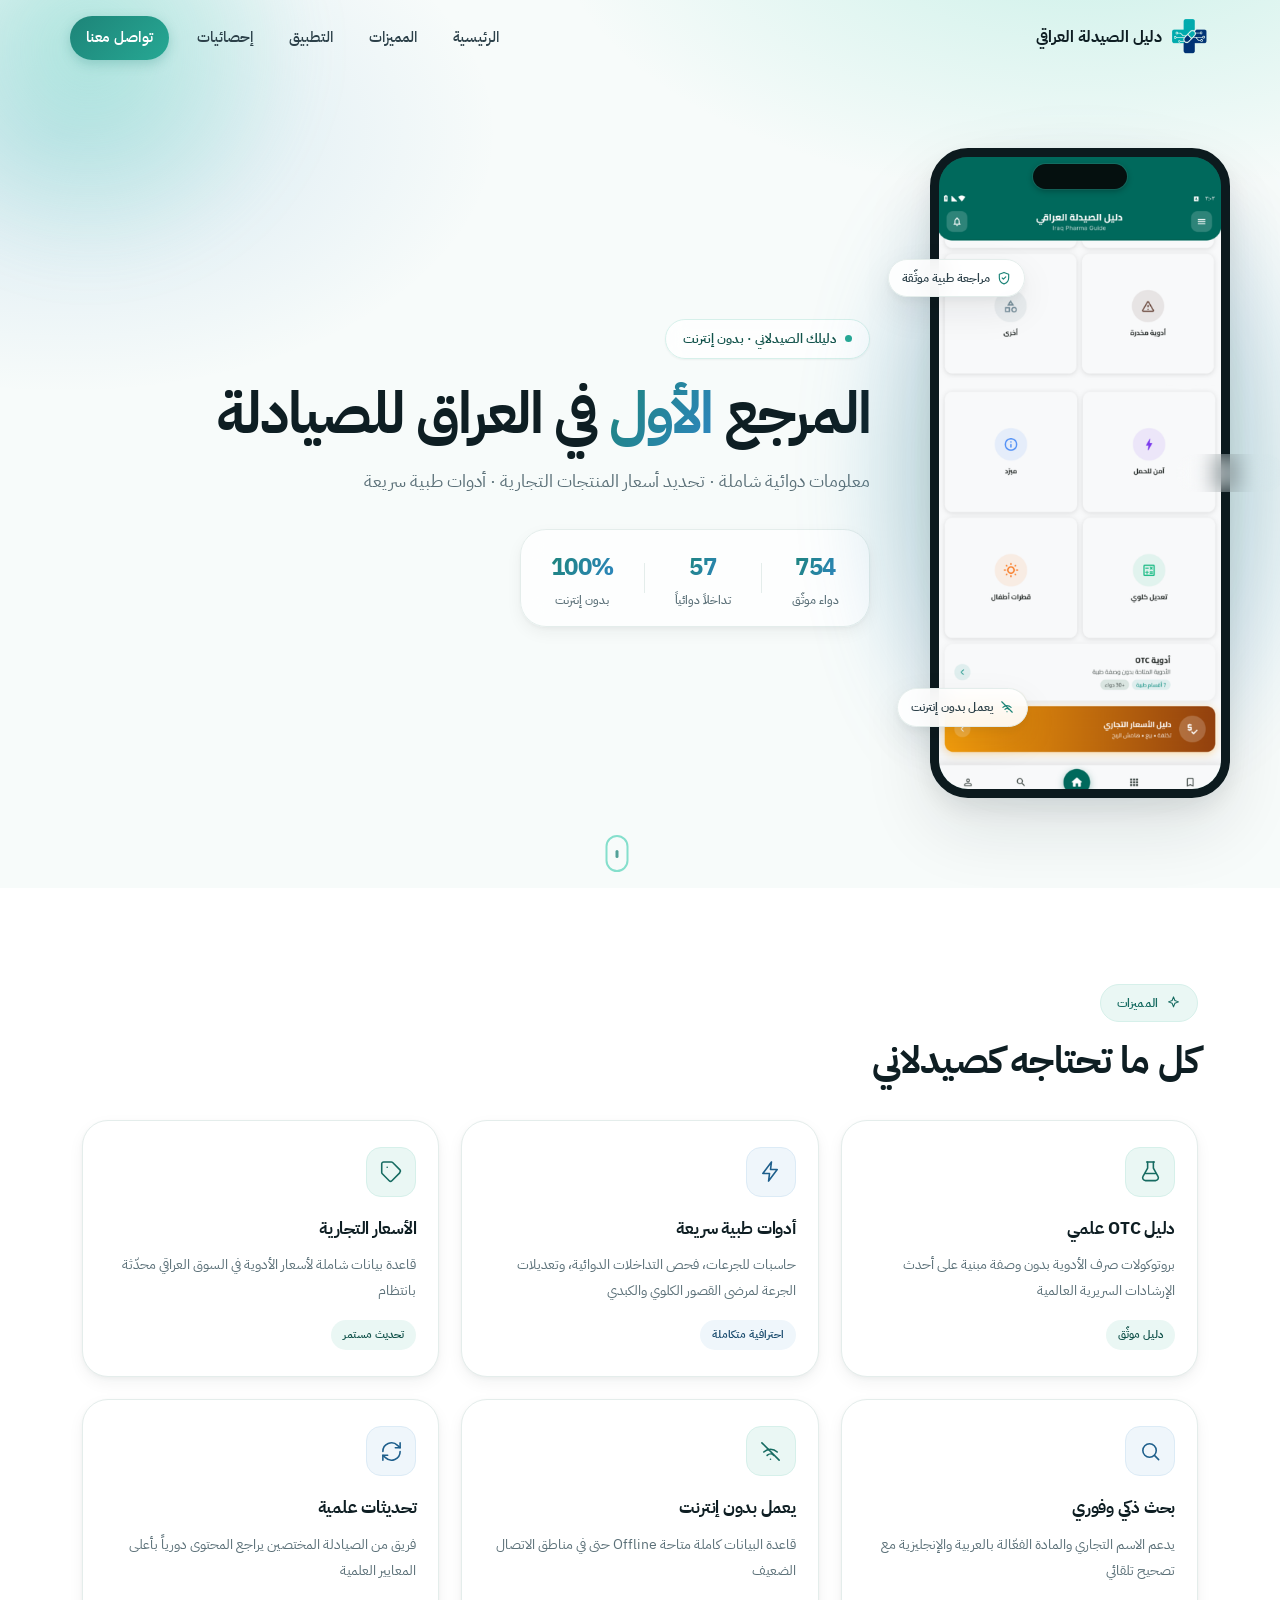
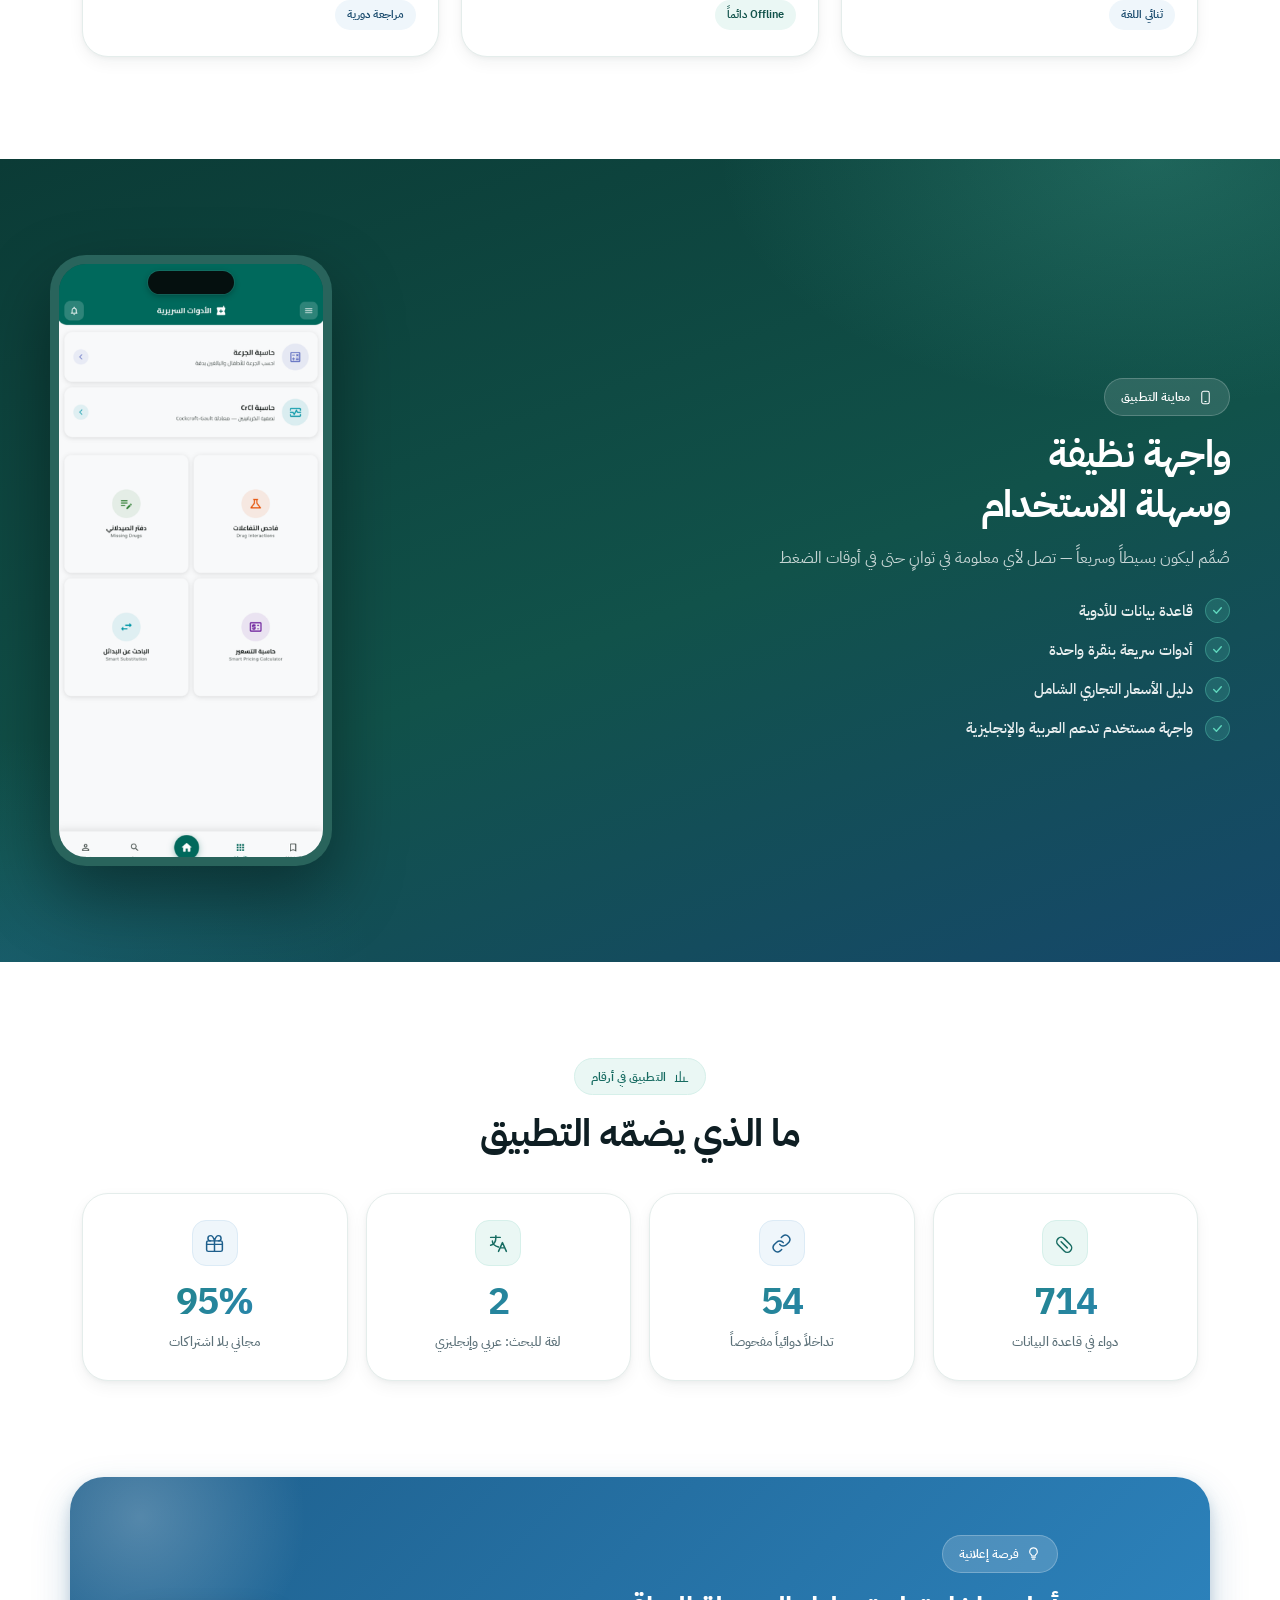
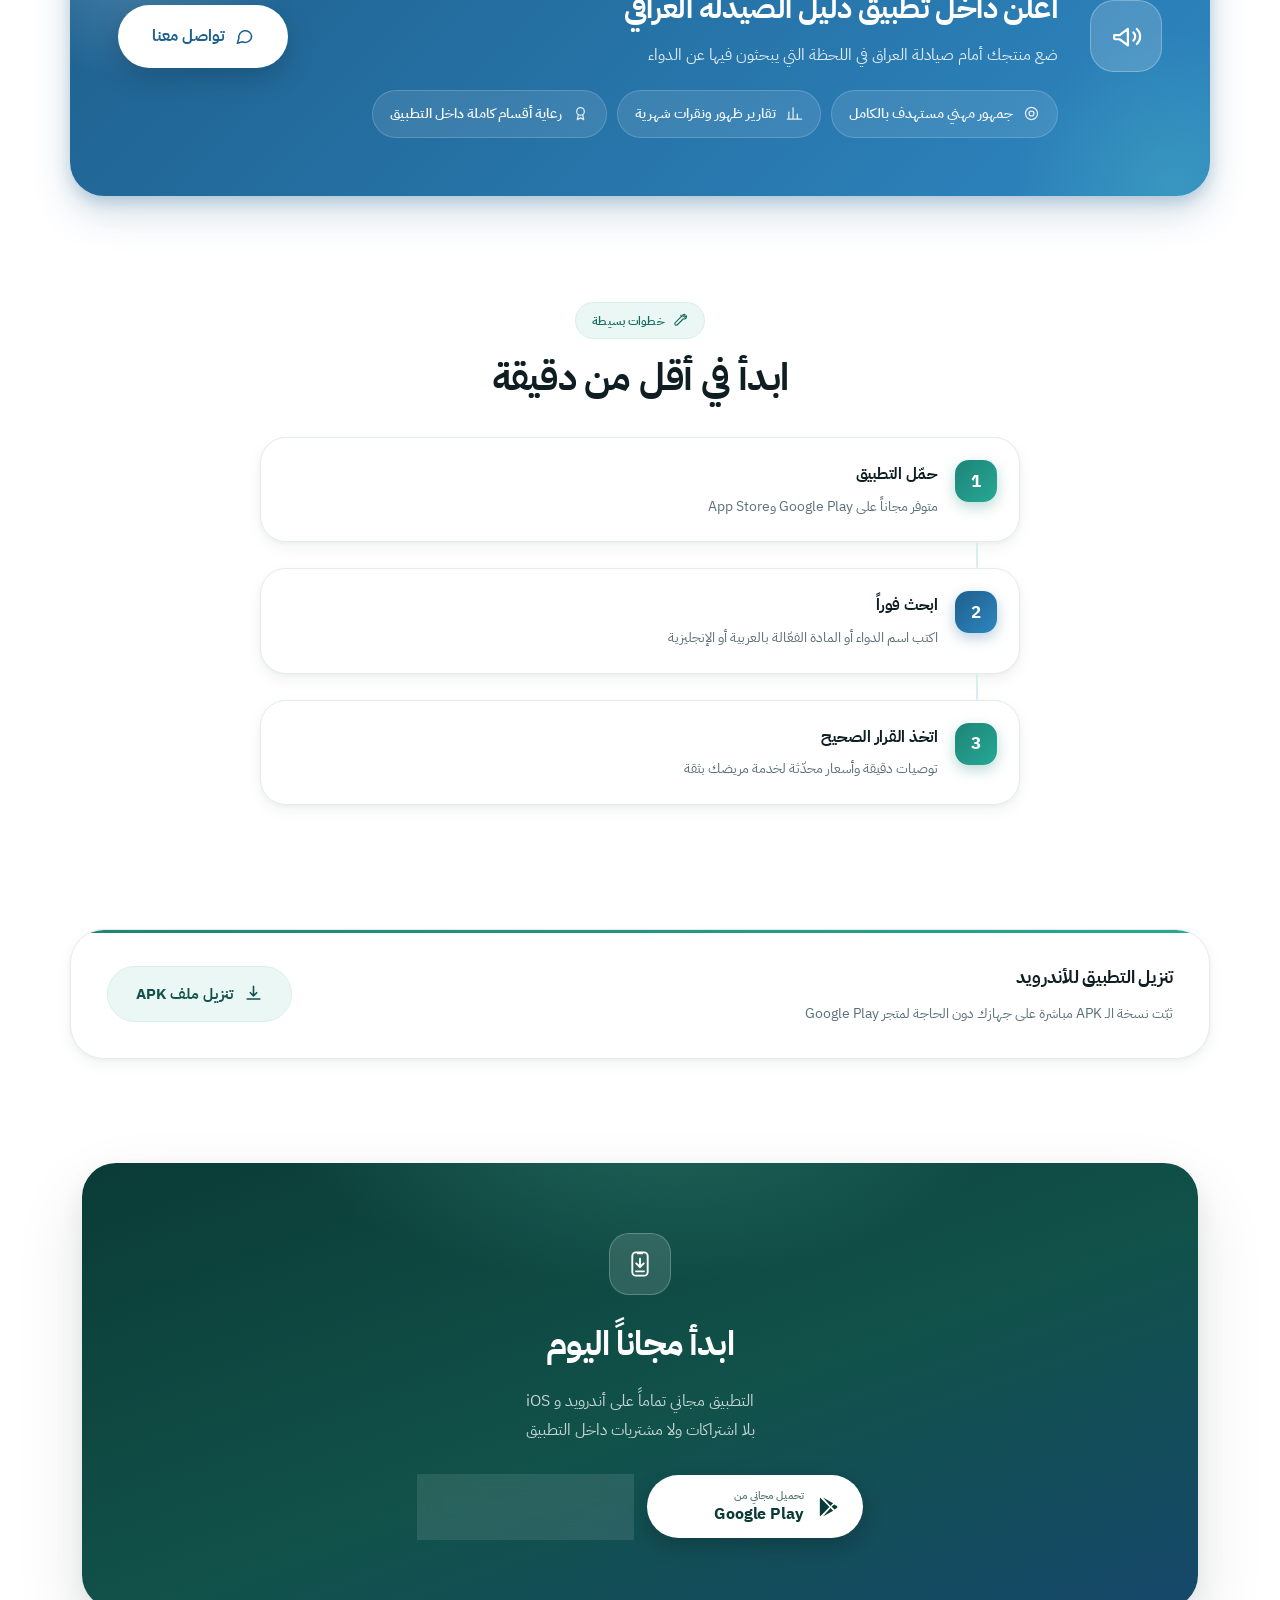
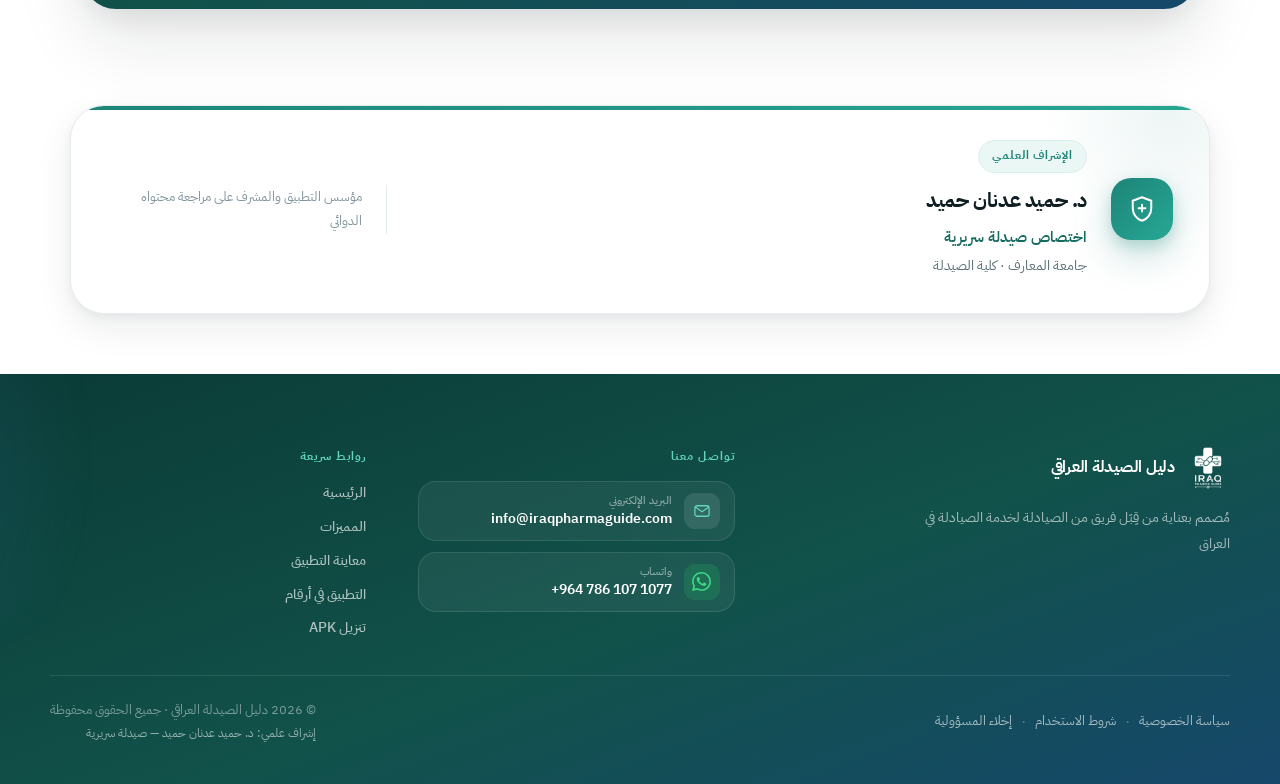
==== commit c5b7953e: "Colour header logo, centred device island, bigger ads banner, founder section" ====
--- a/index.html
+++ b/index.html
@@ -13,7 +13,7 @@
   <meta property="og:title" content="دليل الصيدلة العراقي — المرجع الصيدلاني الموثوق" />
   <meta property="og:description" content="754 دواء موثّق · فحص التداخلات الدوائية · أدوات سريرية سريعة · يعمل بدون إنترنت" />
   <meta property="og:image" content="assets/app-screenshot.png" />
-  <link rel="icon" href="assets/logoweb.jpeg" type="image/jpeg" />
+  <link rel="icon" href="assets/logo-color.png" type="image/png" />
   <link rel="preconnect" href="https://fonts.googleapis.com" crossorigin />
   <link rel="preconnect" href="https://fonts.gstatic.com" crossorigin />
   <link href="https://fonts.googleapis.com/css2?family=IBM+Plex+Sans+Arabic:wght@300;400;500;600;700&display=swap" rel="stylesheet" />
@@ -26,7 +26,7 @@
     <div class="header-inner">
 
       <a href="#hero" class="logo" aria-label="دليل الصيدلة العراقي">
-        <img src="assets/logo.png" alt="دليل الصيدلة العراقي" class="logo-img"
+        <img src="assets/logo-color.png" alt="دليل الصيدلة العراقي" class="logo-img"
           onerror="this.style.display='none';this.nextElementSibling.style.display='grid';" />
         <span class="logo-fallback" style="display:none;">
           <svg viewBox="0 0 24 24" fill="none" stroke="currentColor" stroke-width="1.8" stroke-linecap="round" stroke-linejoin="round" aria-hidden="true"><path d="M10.5 20.5 3.5 13.5a5 5 0 0 1 0-7.07l0 0a5 5 0 0 1 7.07 0l7 7a5 5 0 0 1 0 7.07l0 0a5 5 0 0 1-7.07 0Z"/><path d="m7 10 7 7"/></svg>
@@ -105,7 +105,7 @@
       <div class="mockup-wrap reveal delay-2" aria-label="معاينة التطبيق">
         <div class="mockup-glow" aria-hidden="true"></div>
         <div class="mockup-phone">
-          <div class="mockup-notch" aria-hidden="true"></div>
+          <div class="mockup-status" aria-hidden="true"><span class="mockup-notch"></span></div>
           <img
             src="assets/app-screenshot.png"
             alt="لقطة شاشة من تطبيق دليل الصيدلة العراقي"
@@ -233,7 +233,7 @@
       <!-- ★ الصورة الثانية: 390 × 844 px — assets/app-screenshot-2.png -->
       <div class="preview-phone-wrap reveal delay-2">
         <div class="preview-phone">
-          <div class="preview-notch" aria-hidden="true"></div>
+          <div class="preview-status" aria-hidden="true"><span class="preview-notch"></span></div>
           <img src="assets/app-screenshot-2.png" alt="واجهة التطبيق - شاشة ثانية" class="preview-img" loading="lazy"
             onerror="this.style.display='none';this.parentElement.style.background='#11524A';" />
         </div>
@@ -298,7 +298,22 @@
           فرصة إعلانية
         </div>
         <h3>أعلن داخل تطبيق دليل الصيدلة العراقي</h3>
-        <p>منتجك أمام صيادلة العراق · إعلان مستهدف وفعّال</p>
+        <p>ضع منتجك أمام صيادلة العراق في اللحظة التي يبحثون فيها عن الدواء</p>
+
+        <ul class="ads-points">
+          <li>
+            <svg viewBox="0 0 24 24" fill="none" stroke="currentColor" stroke-linecap="round" stroke-linejoin="round" aria-hidden="true"><circle cx="12" cy="12" r="8.5"/><circle cx="12" cy="12" r="3.5"/></svg>
+            جمهور مهني مستهدف بالكامل
+          </li>
+          <li>
+            <svg viewBox="0 0 24 24" fill="none" stroke="currentColor" stroke-linecap="round" stroke-linejoin="round" aria-hidden="true"><path d="M4 20V10M10 20V4M16 20v-7M22 20H2"/></svg>
+            تقارير ظهور ونقرات شهرية
+          </li>
+          <li>
+            <svg viewBox="0 0 24 24" fill="none" stroke="currentColor" stroke-linecap="round" stroke-linejoin="round" aria-hidden="true"><circle cx="12" cy="9" r="5.4"/><path d="m8.9 13.5-1.4 7.1 4.5-2.5 4.5 2.5-1.4-7.1"/></svg>
+            رعاية أقسام كاملة داخل التطبيق
+          </li>
+        </ul>
       </div>
       <a href="#contact" class="ads-cta" id="ads-contact-btn">
         <span class="ads-cta-icon">
@@ -375,7 +390,13 @@
   <section id="download" class="section-pad dl-section">
     <div class="dl-card reveal">
       <div class="dl-emoji">
-        <svg viewBox="0 0 24 24" fill="none" stroke="currentColor" stroke-linecap="round" stroke-linejoin="round" aria-hidden="true"><path d="M12 2.5 14.6 8l6 .9-4.3 4.2 1 6-5.3-2.8L6.7 19l1-6L3.4 8.9 9.4 8Z"/></svg>
+        <svg viewBox="0 0 24 24" fill="none" stroke="currentColor" stroke-linecap="round" stroke-linejoin="round" aria-hidden="true">
+          <rect x="5.4" y="2" width="13.2" height="20" rx="3.2"/>
+          <path d="M10.3 2.9h3.4"/>
+          <path d="M12 7.4v7.2"/>
+          <path d="m8.8 11.4 3.2 3.2 3.2-3.2"/>
+          <path d="M8.6 18.3h6.8"/>
+        </svg>
       </div>
       <h2 class="dl-title">ابدأ مجاناً اليوم</h2>
       <p class="dl-sub">
@@ -401,6 +422,25 @@
 
 
   <!-- ══ FOOTER ══ -->
+  <!-- ══ FOUNDER / SUPERVISION ══ -->
+  <section id="founder" class="founder-section reveal">
+    <div class="founder-card">
+      <div class="founder-avatar" aria-hidden="true">
+        <svg viewBox="0 0 24 24" fill="none" stroke="currentColor" stroke-linecap="round" stroke-linejoin="round"><path d="M12 2.6 4.6 5.4v5.9c0 4.7 3.1 8.8 7.4 10.1 4.3-1.3 7.4-5.4 7.4-10.1V5.4Z"/><path d="M12 8.6v5.4M9.3 11.3h5.4"/></svg>
+      </div>
+      <div class="founder-body">
+        <div class="founder-tag">الإشراف العلمي</div>
+        <h3 class="founder-name">د. حميد عدنان حميد</h3>
+        <p class="founder-role">اختصاص صيدلة سريرية</p>
+        <p class="founder-org">جامعة المعارف · كلية الصيدلة</p>
+      </div>
+      <p class="founder-note">
+        مؤسس التطبيق والمشرف على مراجعة محتواه الدوائي
+      </p>
+    </div>
+  </section>
+
+
   <footer id="contact">
     <div class="footer-grid">
 
@@ -468,6 +508,7 @@
 
       <p class="footer-copy">
         &copy; <span id="yr"></span> دليل الصيدلة العراقي · جميع الحقوق محفوظة
+        <span class="footer-credit">إشراف علمي: د. حميد عدنان حميد — صيدلة سريرية</span>
       </p>
     </div>
   </footer>
--- a/style.css
+++ b/style.css
@@ -132,7 +132,7 @@
   padding-inline:20px;display:flex;align-items:center;justify-content:space-between;gap:16px;
 }
 .logo{display:flex;align-items:center;gap:10px;min-width:0;}
-.logo-img{width:36px;height:36px;border-radius:11px;object-fit:cover;box-shadow:var(--sh-xs);}
+.logo-img{width:38px;height:38px;object-fit:contain;flex:none;}
 .logo-fallback{width:36px;height:36px;border-radius:11px;background:var(--g-brand);color:#fff;
   display:grid;place-items:center;}
 .logo-fallback svg{width:20px;height:20px;}
@@ -259,15 +259,21 @@
 }
 .mockup-phone{
   position:relative;aspect-ratio:9/19.5;border-radius:38px;overflow:hidden;
+  display:flex;flex-direction:column;
   background:var(--teal-800);
   border:9px solid #0C1A1E;
   box-shadow:var(--sh-lg),0 0 0 1px rgba(255,255,255,.07) inset;
 }
+.mockup-status{
+  position:relative;z-index:2;flex:none;height:36px;background:#00695C;
+}
 .mockup-notch{
-  position:absolute;inset-block-start:7px;inset-inline-start:50%;transform:translateX(-50%);
-  width:86px;height:21px;border-radius:var(--pill);background:#0C1A1E;z-index:2;
-}
-.mockup-img{width:100%;height:100%;object-fit:cover;}
+  position:absolute;inset-block-start:7px;left:0;right:0;margin-inline:auto;
+  width:94px;height:25px;border-radius:var(--pill);
+  background:#05100F;
+  box-shadow:0 0 0 1px rgba(255,255,255,.07),0 2px 6px rgba(0,0,0,.3);
+}
+.mockup-img{width:100%;flex:1;min-height:0;object-fit:cover;object-position:top;}
 .mockup-placeholder{
   display:none;position:absolute;inset:0;flex-direction:column;
   align-items:center;justify-content:center;gap:9px;color:rgba(255,255,255,.65);padding:18px;text-align:center;
@@ -287,7 +293,7 @@
 }
 .chip svg{width:14px;height:14px;stroke:currentColor;fill:none;stroke-width:2;color:var(--teal);flex:none;}
 /* Offsets stay inside the viewport on narrow phones, then widen with space. */
-.chip-1{inset-block-start:11%;inset-inline-end:-6%;}
+.chip-1{inset-block-start:17%;inset-inline-end:-6%;}
 .chip-2{inset-block-start:47%;inset-inline-start:-8%;animation-delay:1.1s;}
 .chip-3{inset-block-end:11%;inset-inline-end:-4%;animation-delay:2.2s;}
 @media (min-width:480px){
@@ -384,14 +390,20 @@
 .preview-phone-wrap{position:relative;width:min(252px,70vw);}
 .preview-phone{
   position:relative;aspect-ratio:9/19.5;border-radius:36px;overflow:hidden;
+  display:flex;flex-direction:column;
   background:var(--teal-700);border:9px solid rgba(255,255,255,.1);
   box-shadow:0 30px 70px rgba(0,0,0,.4);
 }
+.preview-status{
+  position:relative;z-index:2;flex:none;height:33px;background:#00695C;
+}
 .preview-notch{
-  position:absolute;inset-block-start:7px;inset-inline-start:50%;transform:translateX(-50%);
-  width:80px;height:19px;border-radius:var(--pill);background:rgba(0,0,0,.55);z-index:2;
-}
-.preview-img{width:100%;height:100%;object-fit:cover;}
+  position:absolute;inset-block-start:7px;left:0;right:0;margin-inline:auto;
+  width:86px;height:23px;border-radius:var(--pill);
+  background:#05100F;
+  box-shadow:0 0 0 1px rgba(255,255,255,.07),0 2px 6px rgba(0,0,0,.3);
+}
+.preview-img{width:100%;flex:1;min-height:0;object-fit:cover;object-position:top;}
 
 /* ============================================================
    STATS
@@ -423,38 +435,92 @@
 .ads-inner{
   position:relative;overflow:hidden;
   background:var(--g-blue);border-radius:var(--r-xl);
-  padding:32px 24px;display:flex;flex-direction:column;align-items:center;
-  gap:18px;text-align:center;color:#fff;box-shadow:var(--sh-blue);
+  padding:44px 26px;display:flex;flex-direction:column;align-items:center;
+  gap:22px;text-align:center;color:#fff;box-shadow:var(--sh-blue);
 }
 .ads-inner::before{
-  content:'';position:absolute;inset-block-start:-120px;inset-inline-end:-90px;
-  width:300px;height:300px;border-radius:50%;
-  background:radial-gradient(circle,rgba(255,255,255,.22),transparent 65%);pointer-events:none;
+  content:'';position:absolute;inset-block-start:-140px;inset-inline-end:-110px;
+  width:360px;height:360px;border-radius:50%;
+  background:radial-gradient(circle,rgba(255,255,255,.24),transparent 65%);pointer-events:none;
+}
+.ads-inner::after{
+  content:'';position:absolute;inset-block-end:-150px;inset-inline-start:-120px;
+  width:320px;height:320px;border-radius:50%;
+  background:radial-gradient(circle,rgba(95,214,189,.22),transparent 68%);pointer-events:none;
 }
 .ads-icon-wrap{position:relative;z-index:1;}
 .ads-icon{
-  width:58px;height:58px;border-radius:19px;display:grid;place-items:center;
+  width:72px;height:72px;border-radius:24px;display:grid;place-items:center;
   background:rgba(255,255,255,.17);border:1px solid rgba(255,255,255,.26);color:#fff;
 }
-.ads-icon svg{width:26px;height:26px;stroke:currentColor;fill:none;stroke-width:1.65;}
+.ads-icon svg{width:33px;height:33px;stroke:currentColor;fill:none;stroke-width:1.6;}
 .ads-text{position:relative;z-index:1;}
 .ads-tag{
   display:inline-flex;align-items:center;gap:7px;
   background:rgba(255,255,255,.17);border:1px solid rgba(255,255,255,.24);
-  font-size:.74rem;font-weight:600;padding:6px 14px;border-radius:var(--pill);margin-block-end:11px;
-}
-.ads-tag svg{width:14px;height:14px;stroke:currentColor;fill:none;stroke-width:1.8;}
-.ads-text h3{font-size:1.2rem;font-weight:700;line-height:1.45;letter-spacing:-.015em;}
-.ads-text p{margin-block-start:8px;font-size:.9rem;color:rgba(255,255,255,.82);line-height:1.8;}
+  font-size:.78rem;font-weight:600;padding:7px 16px;border-radius:var(--pill);margin-block-end:14px;
+}
+.ads-tag svg{width:15px;height:15px;stroke:currentColor;fill:none;stroke-width:1.8;}
+.ads-text h3{font-size:clamp(1.35rem,4.6vw,1.85rem);font-weight:700;line-height:1.45;letter-spacing:-.02em;}
+.ads-text p{margin-block-start:11px;font-size:1rem;color:rgba(255,255,255,.85);line-height:1.85;}
+.ads-points{
+  list-style:none;margin-block-start:20px;display:flex;flex-direction:column;
+  gap:11px;align-items:center;
+}
+.ads-points li{
+  display:inline-flex;align-items:center;gap:10px;
+  font-size:.9rem;font-weight:600;color:rgba(255,255,255,.94);
+  background:rgba(255,255,255,.1);border:1px solid rgba(255,255,255,.17);
+  padding:10px 17px;border-radius:var(--pill);
+}
+.ads-points svg{width:17px;height:17px;flex:none;stroke:currentColor;fill:none;stroke-width:1.8;opacity:.9;}
 .ads-cta{
-  position:relative;z-index:1;display:inline-flex;align-items:center;gap:9px;
-  background:#fff;color:var(--blue);font-weight:700;font-size:.94rem;
-  padding:14px 28px;border-radius:var(--pill);box-shadow:0 8px 22px rgba(0,0,0,.14);
+  position:relative;z-index:1;display:inline-flex;align-items:center;gap:10px;
+  background:#fff;color:var(--blue);font-weight:700;font-size:1.02rem;
+  padding:17px 34px;border-radius:var(--pill);box-shadow:0 10px 28px rgba(0,0,0,.18);
   transition:transform var(--t),box-shadow var(--t);
 }
 .ads-cta:hover{transform:translateY(-2px);box-shadow:0 14px 32px rgba(0,0,0,.2);}
 .ads-cta-icon{display:grid;place-items:center;}
-.ads-cta-icon svg{width:17px;height:17px;stroke:currentColor;fill:none;stroke-width:1.9;}
+.ads-cta-icon svg{width:19px;height:19px;stroke:currentColor;fill:none;stroke-width:1.9;}
+
+/* ============================================================
+   FOUNDER / SCIENTIFIC SUPERVISION
+   ============================================================ */
+.founder-section{padding:0 20px 46px;max-width:var(--maxw);margin-inline:auto;}
+.founder-card{
+  position:relative;overflow:hidden;
+  background:#fff;border:1px solid var(--line);border-radius:var(--r-xl);
+  padding:30px 24px;display:flex;flex-direction:column;align-items:center;
+  gap:16px;text-align:center;box-shadow:var(--sh-md);
+}
+.founder-card::before{
+  content:'';position:absolute;inset-block-start:0;inset-inline:0;height:4px;background:var(--g-brand);
+}
+.founder-card::after{
+  content:'';position:absolute;inset-block-start:-120px;inset-inline-start:-90px;
+  width:260px;height:260px;border-radius:50%;
+  background:radial-gradient(circle,rgba(29,132,120,.08),transparent 68%);pointer-events:none;
+}
+.founder-avatar{
+  position:relative;z-index:1;width:62px;height:62px;flex:none;border-radius:20px;
+  display:grid;place-items:center;background:var(--g-brand);color:#fff;
+  box-shadow:var(--sh-teal);
+}
+.founder-avatar svg{width:30px;height:30px;stroke:currentColor;fill:none;stroke-width:1.6;}
+.founder-body{position:relative;z-index:1;}
+.founder-tag{
+  display:inline-block;font-size:.72rem;font-weight:700;letter-spacing:.08em;
+  color:var(--teal);background:var(--teal-50);border:1px solid var(--teal-100);
+  padding:5px 13px;border-radius:var(--pill);margin-block-end:11px;
+}
+.founder-name{font-size:1.22rem;font-weight:700;color:var(--ink);letter-spacing:-.02em;}
+.founder-role{margin-block-start:6px;font-size:.94rem;font-weight:600;color:var(--teal-600);}
+.founder-org{margin-block-start:4px;font-size:.88rem;color:var(--ink-3);}
+.founder-note{
+  position:relative;z-index:1;font-size:.84rem;color:var(--muted);line-height:1.8;
+  padding-block-start:14px;border-block-start:1px solid var(--line);width:100%;max-width:420px;
+}
 
 /* ============================================================
    HOW IT WORKS
@@ -620,7 +686,8 @@
 .footer-legal a{font-size:.83rem;color:rgba(255,255,255,.62);transition:color var(--t);}
 .footer-legal a:hover{color:var(--teal-300);}
 .footer-legal span{color:rgba(255,255,255,.26);}
-.footer-copy{font-size:.79rem;color:rgba(255,255,255,.44);}
+.footer-copy{font-size:.79rem;color:rgba(255,255,255,.44);line-height:1.9;}
+.footer-credit{display:block;font-size:.77rem;color:rgba(255,255,255,.55);}
 
 /* ============================================================
    STICKY BOTTOM BAR
@@ -672,7 +739,14 @@
   .stats-grid{gap:18px;}
   .dl-btns{flex-direction:row;justify-content:center;}
   .dl-btn{width:auto;min-width:216px;}
-  .ads-inner{padding:40px 36px;}
+  .ads-inner{padding:54px 40px;}
+  .ads-points{flex-direction:row;flex-wrap:wrap;justify-content:center;gap:10px;}
+  .founder-card{flex-direction:row;text-align:start;align-items:center;gap:24px;padding:34px 36px;}
+  .founder-body{flex:1;}
+  .founder-note{
+    width:auto;max-width:280px;flex:none;padding-block-start:0;border-block-start:0;
+    padding-inline-start:24px;border-inline-start:1px solid var(--line);
+  }
 }
 
 @media (min-width:900px){
@@ -706,9 +780,11 @@
 
   .stats-grid{grid-template-columns:repeat(4,1fr);}
 
-  .ads-inner{flex-direction:row;text-align:start;gap:26px;}
+  .ads-inner{flex-direction:row;text-align:start;gap:32px;padding:58px 48px;}
   .ads-text{flex:1;}
+  .ads-points{justify-content:flex-start;}
   .ads-cta{flex:none;}
+  .founder-section{padding-bottom:60px;}
 
   .steps-list{max-width:760px;}
   .apk-card{flex-direction:row;justify-content:space-between;text-align:start;padding:32px 36px;}
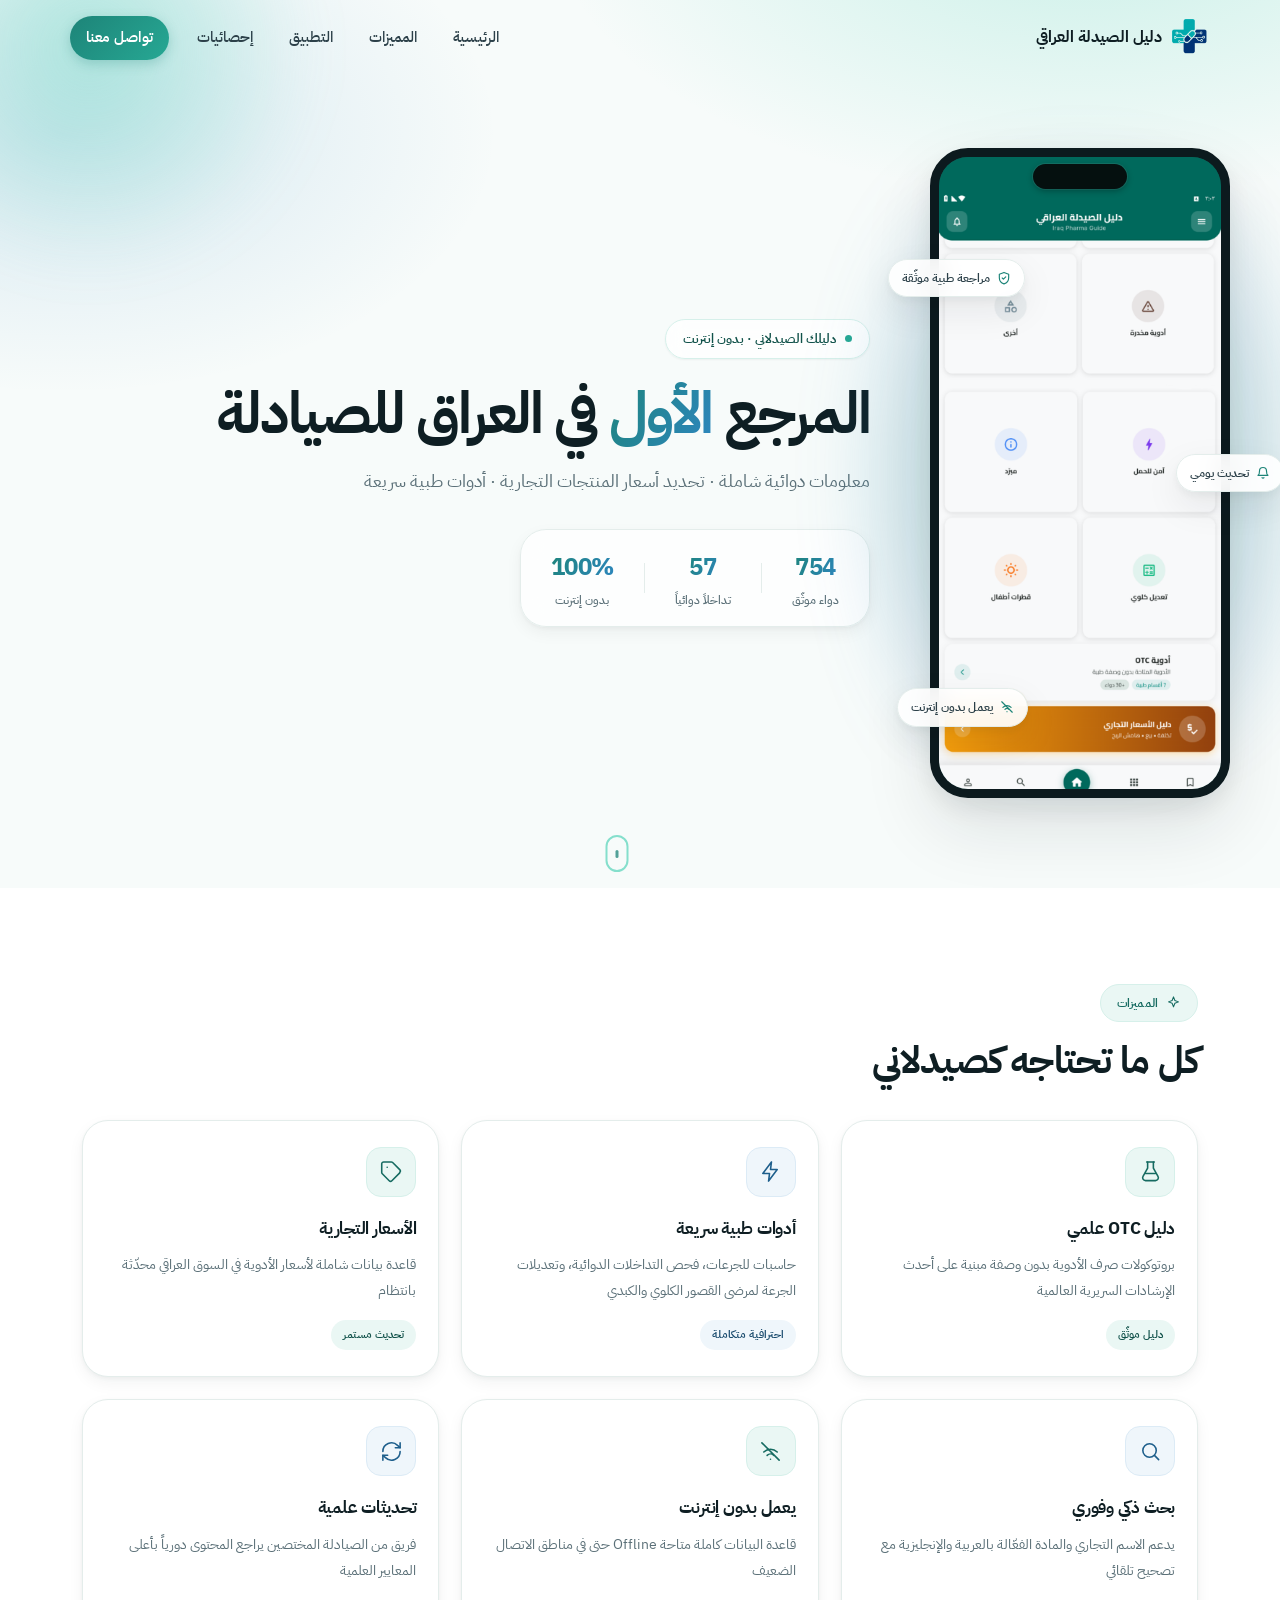
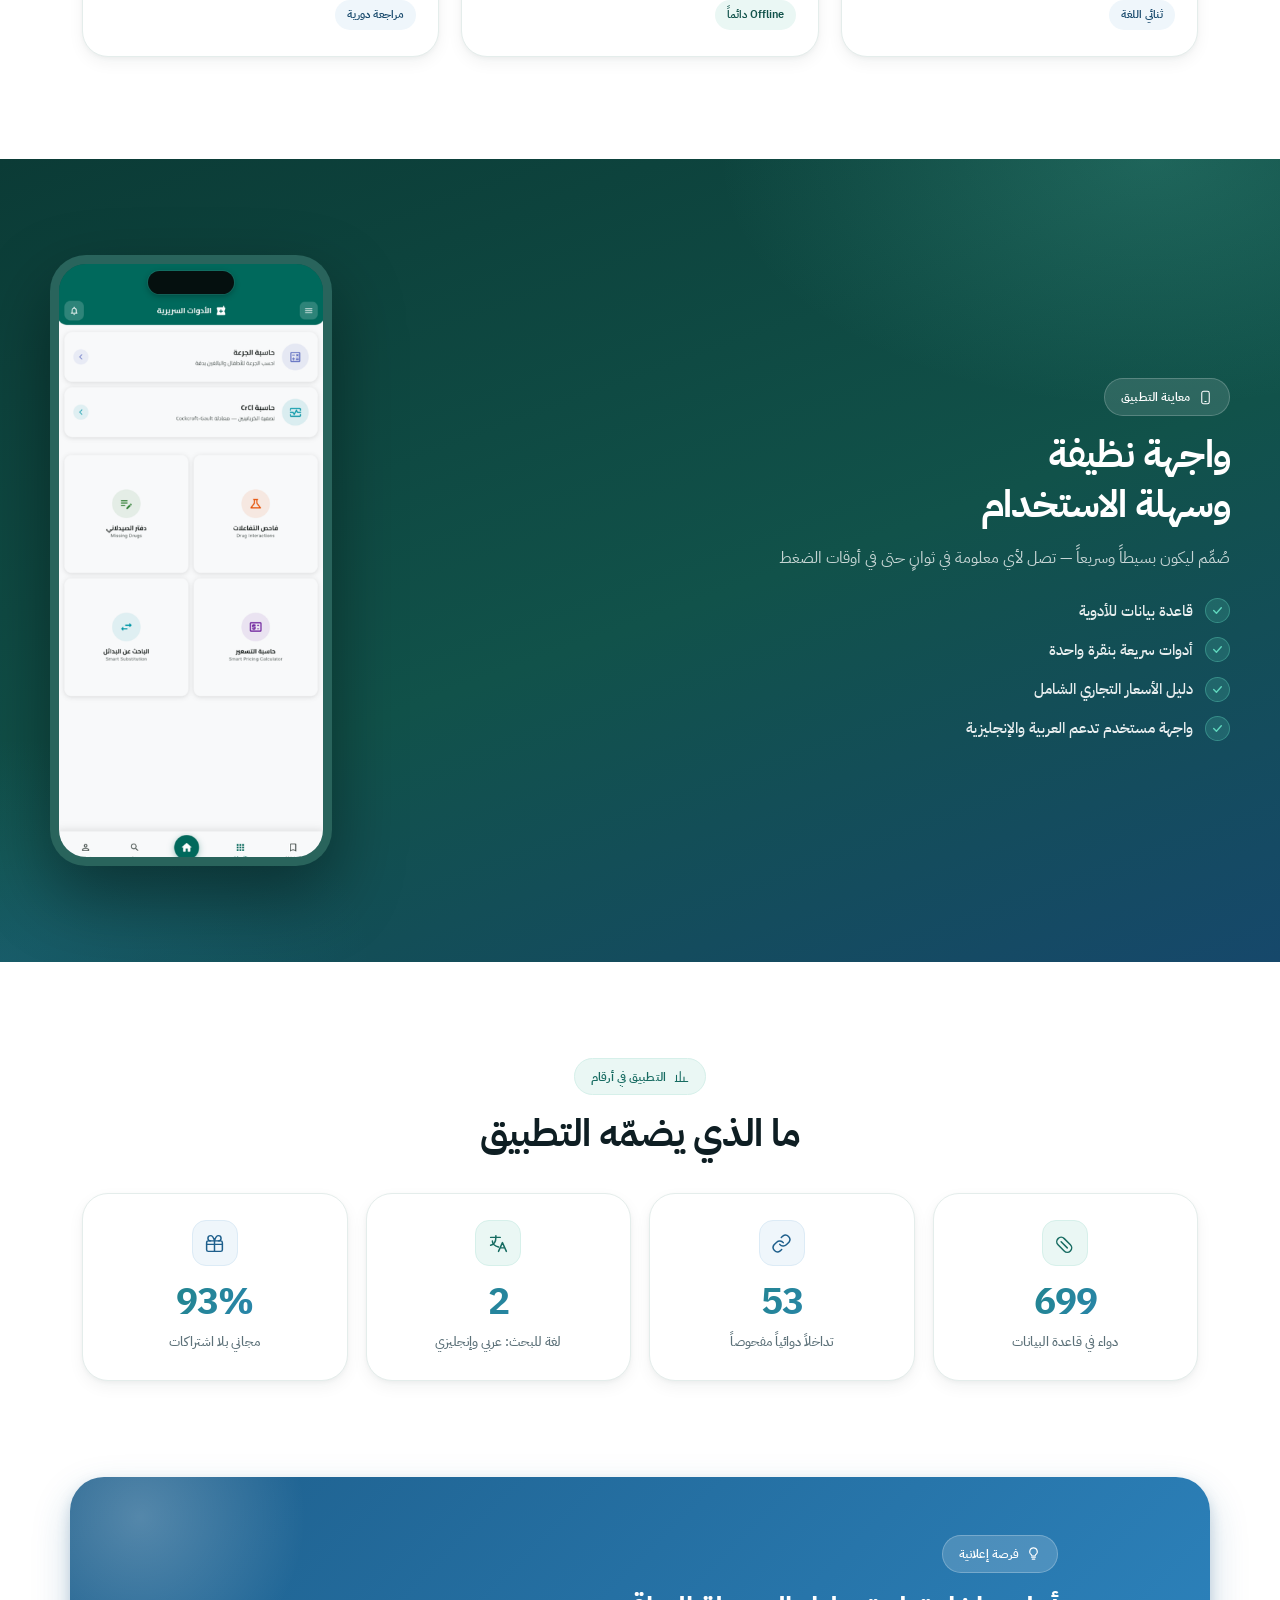
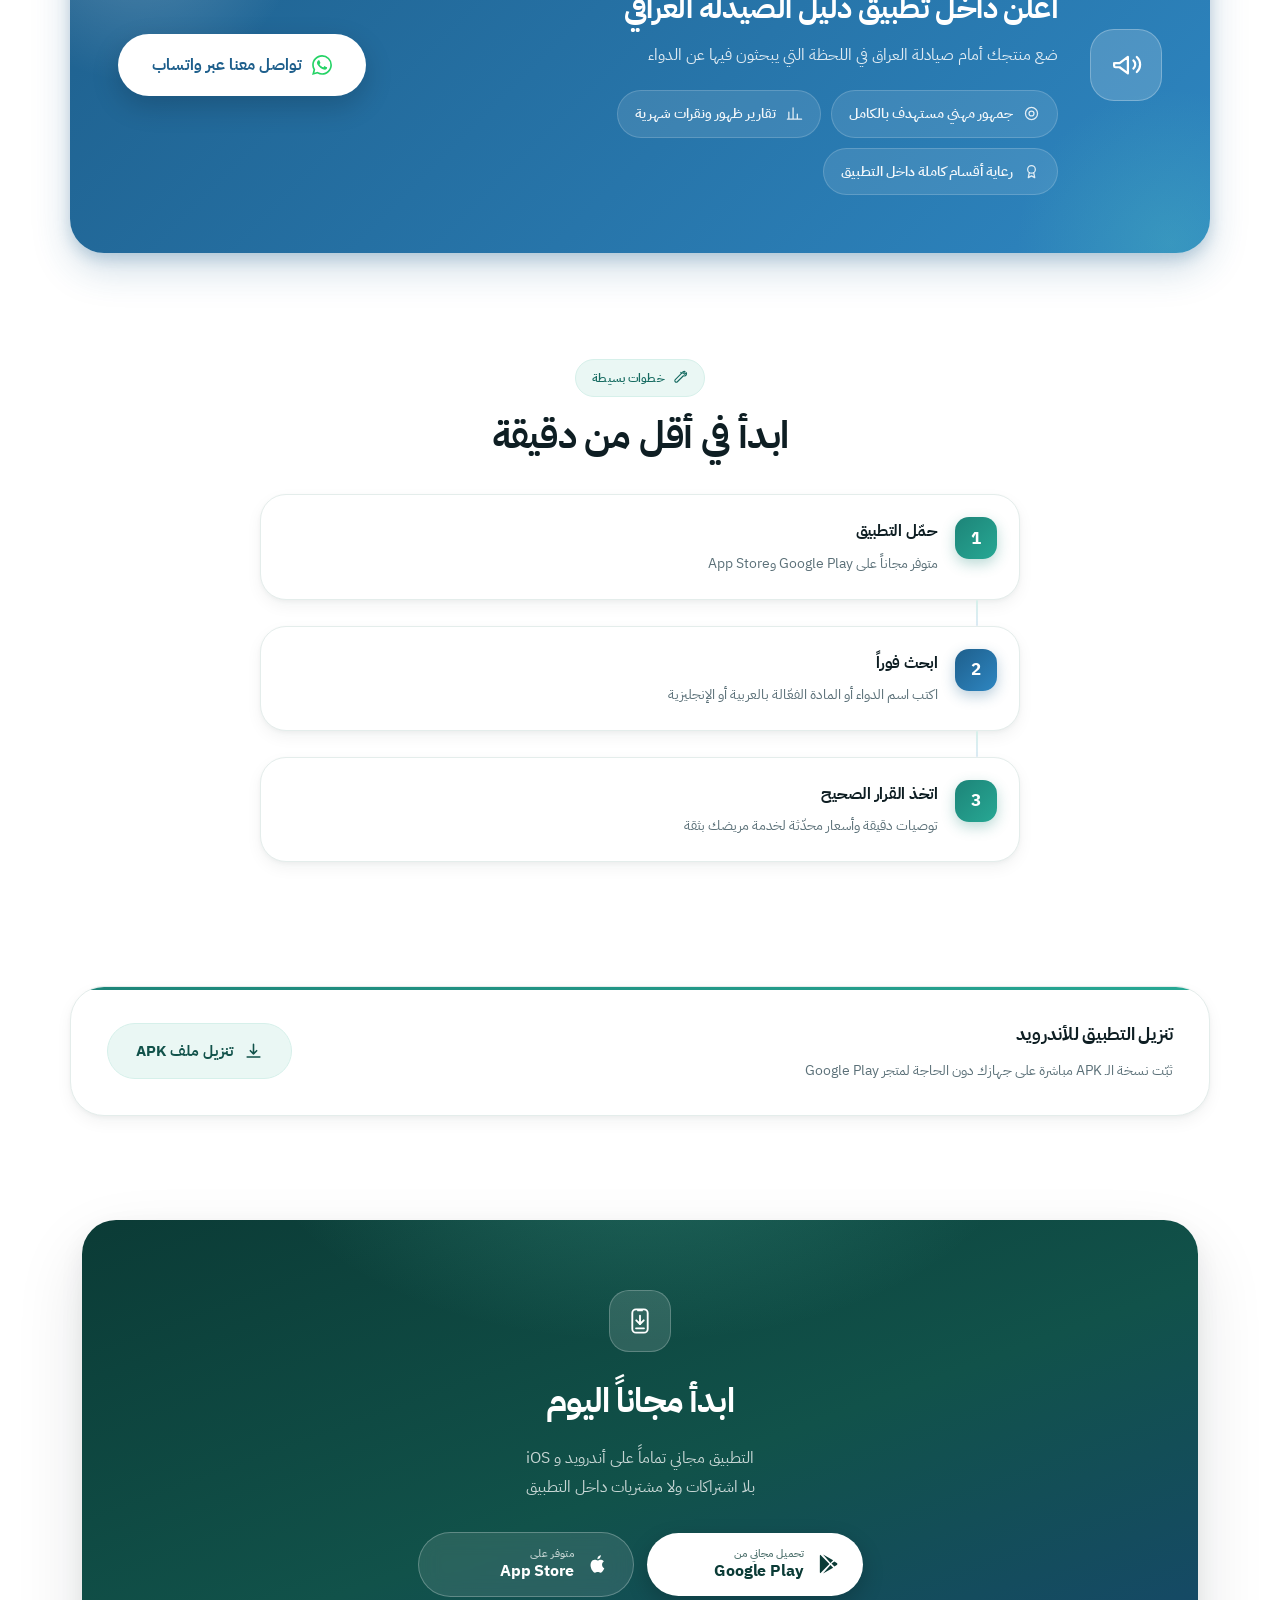
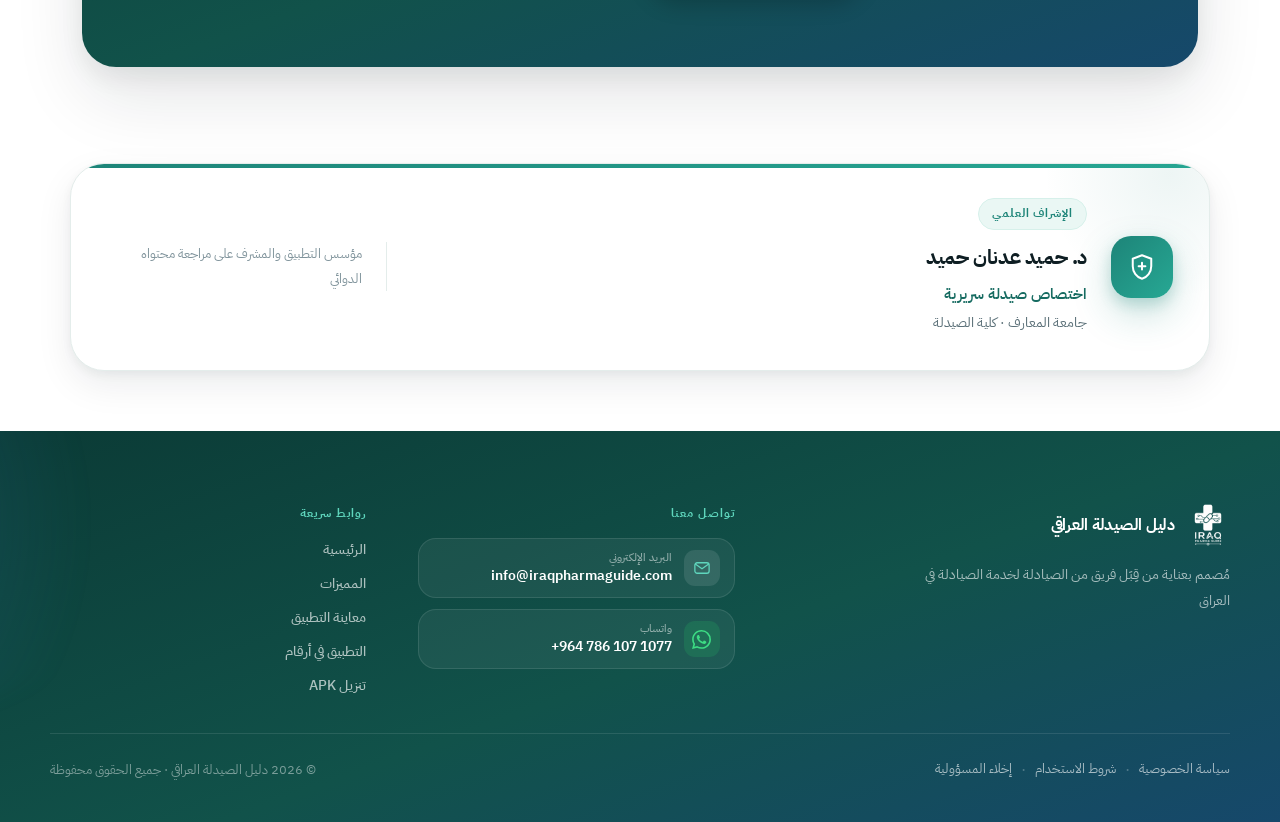
==== commit 80d85a84: "Ads CTA opens WhatsApp directly; drop founder line from footer bottom" ====
--- a/index.html
+++ b/index.html
@@ -315,11 +315,14 @@
           </li>
         </ul>
       </div>
-      <a href="#contact" class="ads-cta" id="ads-contact-btn">
+      <!-- ★ واتساب الإعلانات — غيّر الرقم 9647800002042 عند الحاجة -->
+      <a href="https://wa.me/9647800002042?text=%D9%85%D8%B1%D8%AD%D8%A8%D8%A7%D9%8B%D8%8C%20%D8%A3%D8%B1%D8%BA%D8%A8%20%D8%A8%D8%A7%D9%84%D8%A7%D8%B3%D8%AA%D9%81%D8%B3%D8%A7%D8%B1%20%D8%B9%D9%86%20%D8%A7%D9%84%D8%A5%D8%B9%D9%84%D8%A7%D9%86%20%D9%88%D8%A7%D9%84%D8%B1%D8%B9%D8%A7%D9%8A%D8%A9%20%D8%AF%D8%A7%D8%AE%D9%84%20%D8%AA%D8%B7%D8%A8%D9%8A%D9%82%20%D8%AF%D9%84%D9%8A%D9%84%20%D8%A7%D9%84%D8%B5%D9%8A%D8%AF%D9%84%D8%A9%20%D8%A7%D9%84%D8%B9%D8%B1%D8%A7%D9%82%D9%8A"
+         target="_blank" rel="noopener" class="ads-cta" id="ads-contact-btn"
+         aria-label="تواصل معنا عبر واتساب بخصوص الإعلان">
         <span class="ads-cta-icon">
-          <svg viewBox="0 0 24 24" fill="none" stroke="currentColor" stroke-linecap="round" stroke-linejoin="round" aria-hidden="true"><path d="M21 11.5a8 8 0 0 1-11.6 7.1L3 20.5l1.9-6.4A8 8 0 1 1 21 11.5Z"/></svg>
-        </span>
-        تواصل معنا
+          <svg viewBox="0 0 24 24" fill="currentColor" aria-hidden="true"><path d="M17.472 14.382c-.297-.149-1.758-.867-2.03-.967-.273-.099-.471-.148-.67.15-.197.297-.767.966-.94 1.164-.173.199-.347.223-.644.075-.297-.15-1.255-.463-2.39-1.475-.883-.788-1.48-1.761-1.653-2.059-.173-.297-.018-.458.13-.606.134-.133.298-.347.446-.52.149-.174.198-.298.298-.497.099-.198.05-.371-.025-.52-.075-.149-.669-1.612-.916-2.207-.242-.579-.487-.5-.669-.51-.173-.008-.371-.01-.57-.01-.198 0-.52.074-.792.372-.272.297-1.04 1.016-1.04 2.479 0 1.462 1.065 2.875 1.213 3.074.149.198 2.096 3.2 5.077 4.487.709.306 1.262.489 1.694.625.712.227 1.36.195 1.871.118.571-.085 1.758-.719 2.006-1.413.248-.694.248-1.289.173-1.413-.074-.124-.272-.198-.57-.347m-5.421 7.403h-.004a9.87 9.87 0 0 1-5.031-1.378l-.361-.214-3.741.982.998-3.648-.235-.374a9.86 9.86 0 0 1-1.51-5.26c.001-5.45 4.436-9.884 9.888-9.884 2.64 0 5.122 1.03 6.988 2.898a9.825 9.825 0 0 1 2.893 6.994c-.003 5.45-4.437 9.884-9.885 9.884m8.413-18.297A11.815 11.815 0 0 0 12.05 0C5.495 0 .16 5.335.157 11.892c0 2.096.547 4.142 1.588 5.945L.057 24l6.305-1.654a11.882 11.882 0 0 0 5.683 1.448h.005c6.554 0 11.89-5.335 11.893-11.893a11.821 11.821 0 0 0-3.48-8.413z"/></svg>
+        </span>
+        تواصل معنا عبر واتساب
       </a>
     </div>
   </section>
@@ -508,7 +511,6 @@
 
       <p class="footer-copy">
         &copy; <span id="yr"></span> دليل الصيدلة العراقي · جميع الحقوق محفوظة
-        <span class="footer-credit">إشراف علمي: د. حميد عدنان حميد — صيدلة سريرية</span>
       </p>
     </div>
   </footer>
--- a/style.css
+++ b/style.css
@@ -482,7 +482,7 @@
 }
 .ads-cta:hover{transform:translateY(-2px);box-shadow:0 14px 32px rgba(0,0,0,.2);}
 .ads-cta-icon{display:grid;place-items:center;}
-.ads-cta-icon svg{width:19px;height:19px;stroke:currentColor;fill:none;stroke-width:1.9;}
+.ads-cta-icon svg{width:20px;height:20px;fill:#25D366;stroke:none;}
 
 /* ============================================================
    FOUNDER / SCIENTIFIC SUPERVISION
@@ -686,8 +686,7 @@
 .footer-legal a{font-size:.83rem;color:rgba(255,255,255,.62);transition:color var(--t);}
 .footer-legal a:hover{color:var(--teal-300);}
 .footer-legal span{color:rgba(255,255,255,.26);}
-.footer-copy{font-size:.79rem;color:rgba(255,255,255,.44);line-height:1.9;}
-.footer-credit{display:block;font-size:.77rem;color:rgba(255,255,255,.55);}
+.footer-copy{font-size:.79rem;color:rgba(255,255,255,.44);}
 
 /* ============================================================
    STICKY BOTTOM BAR
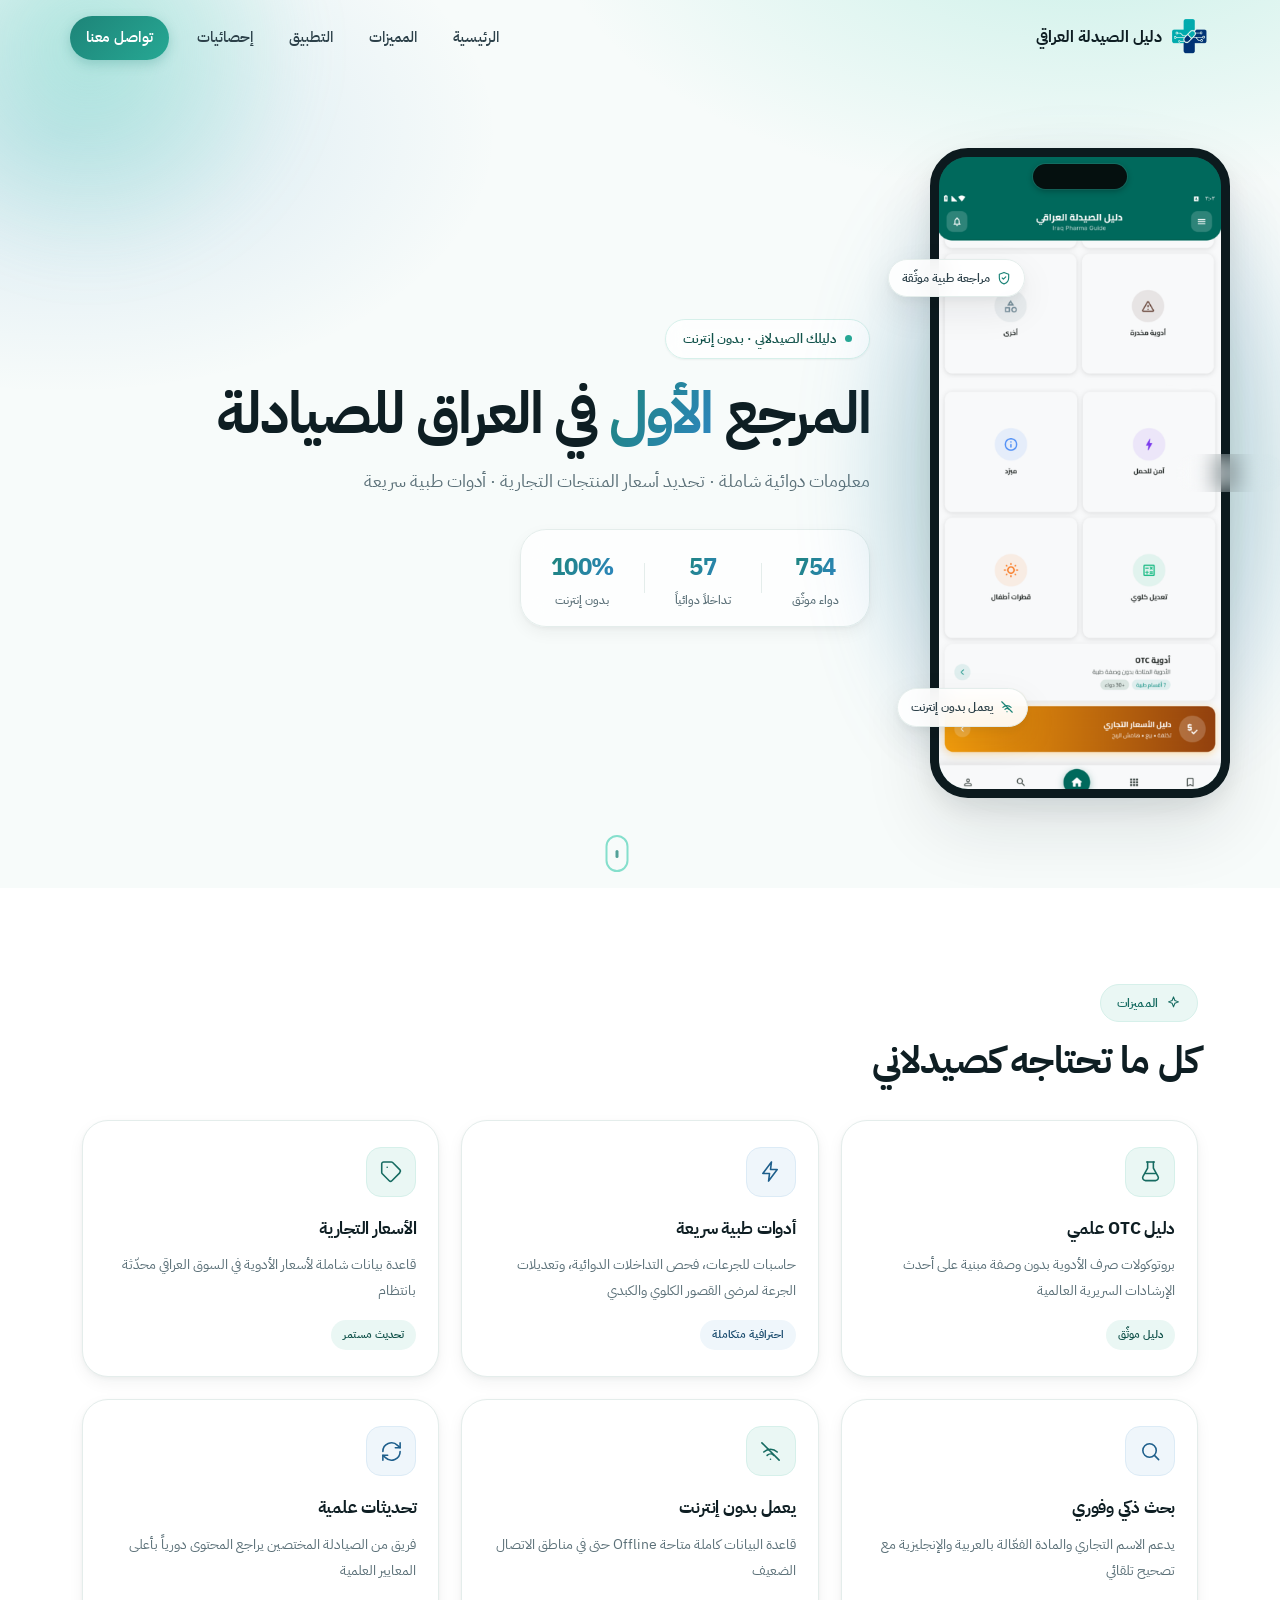
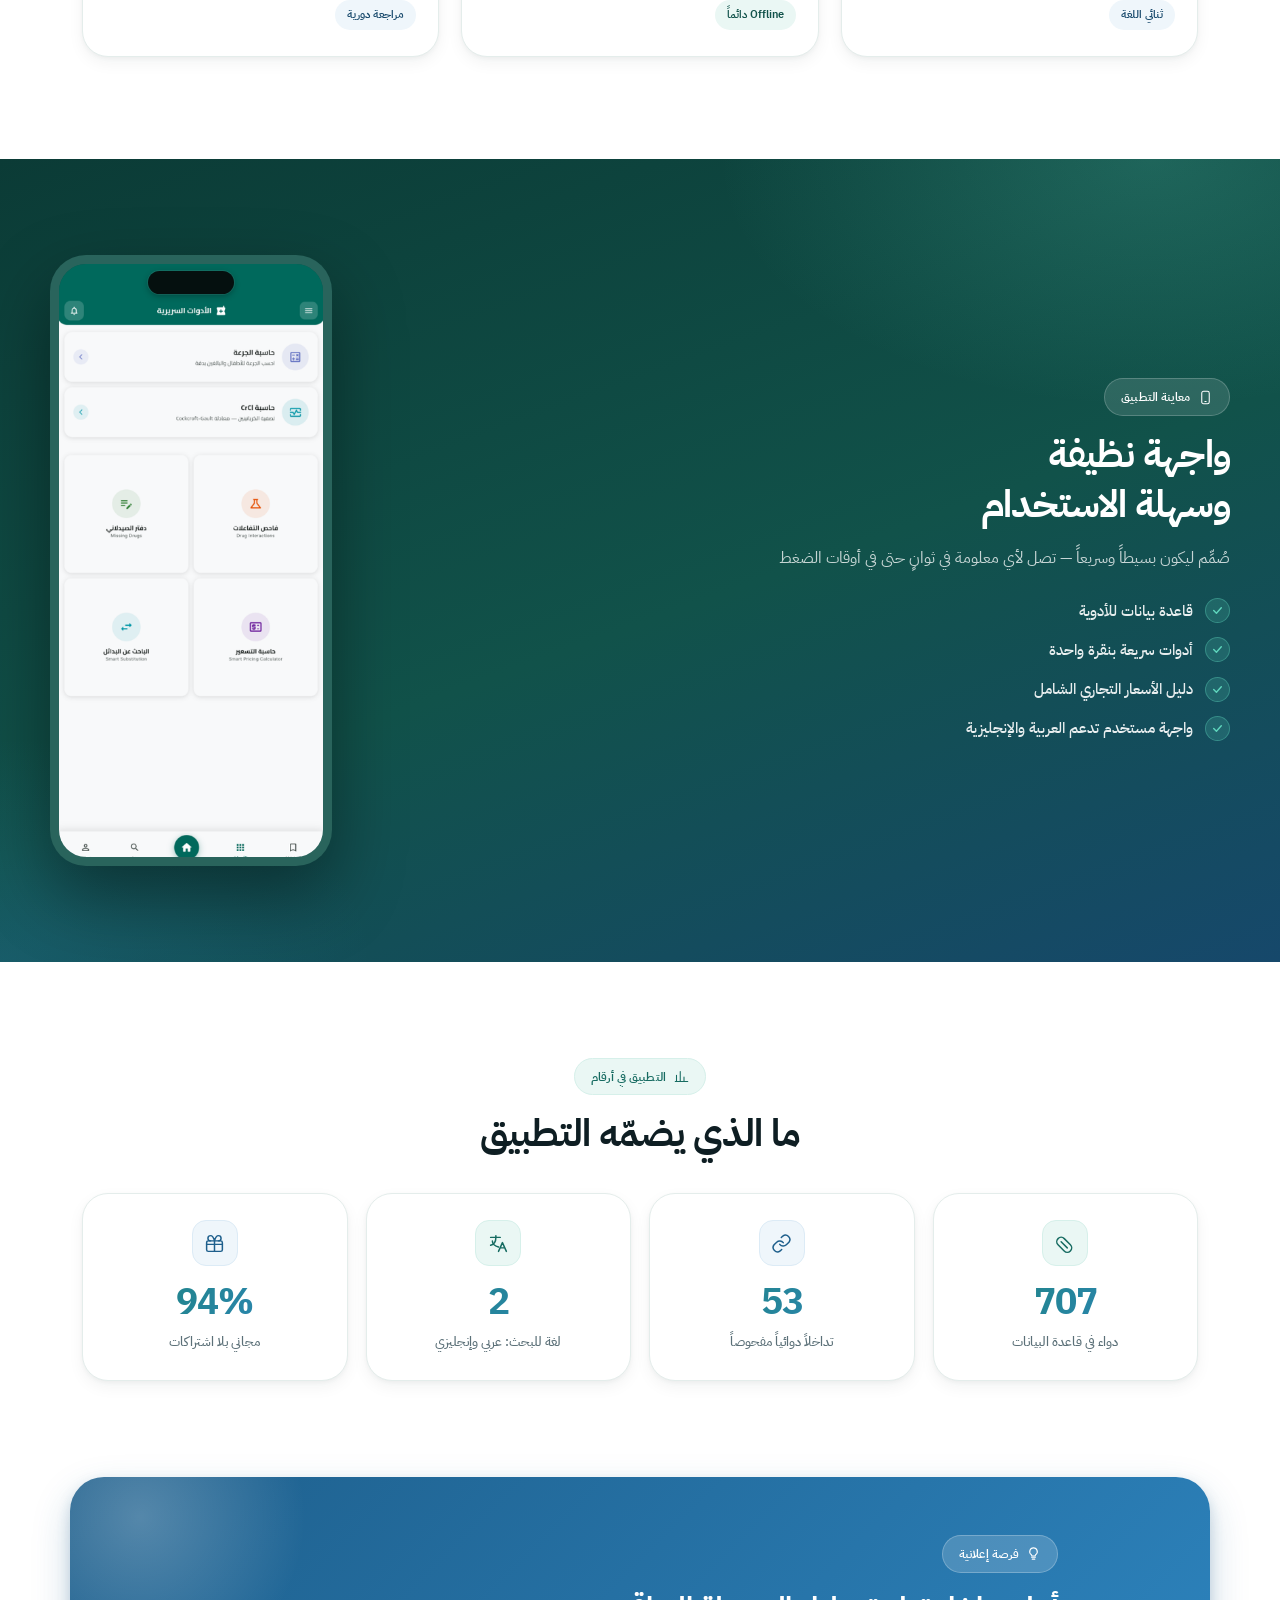
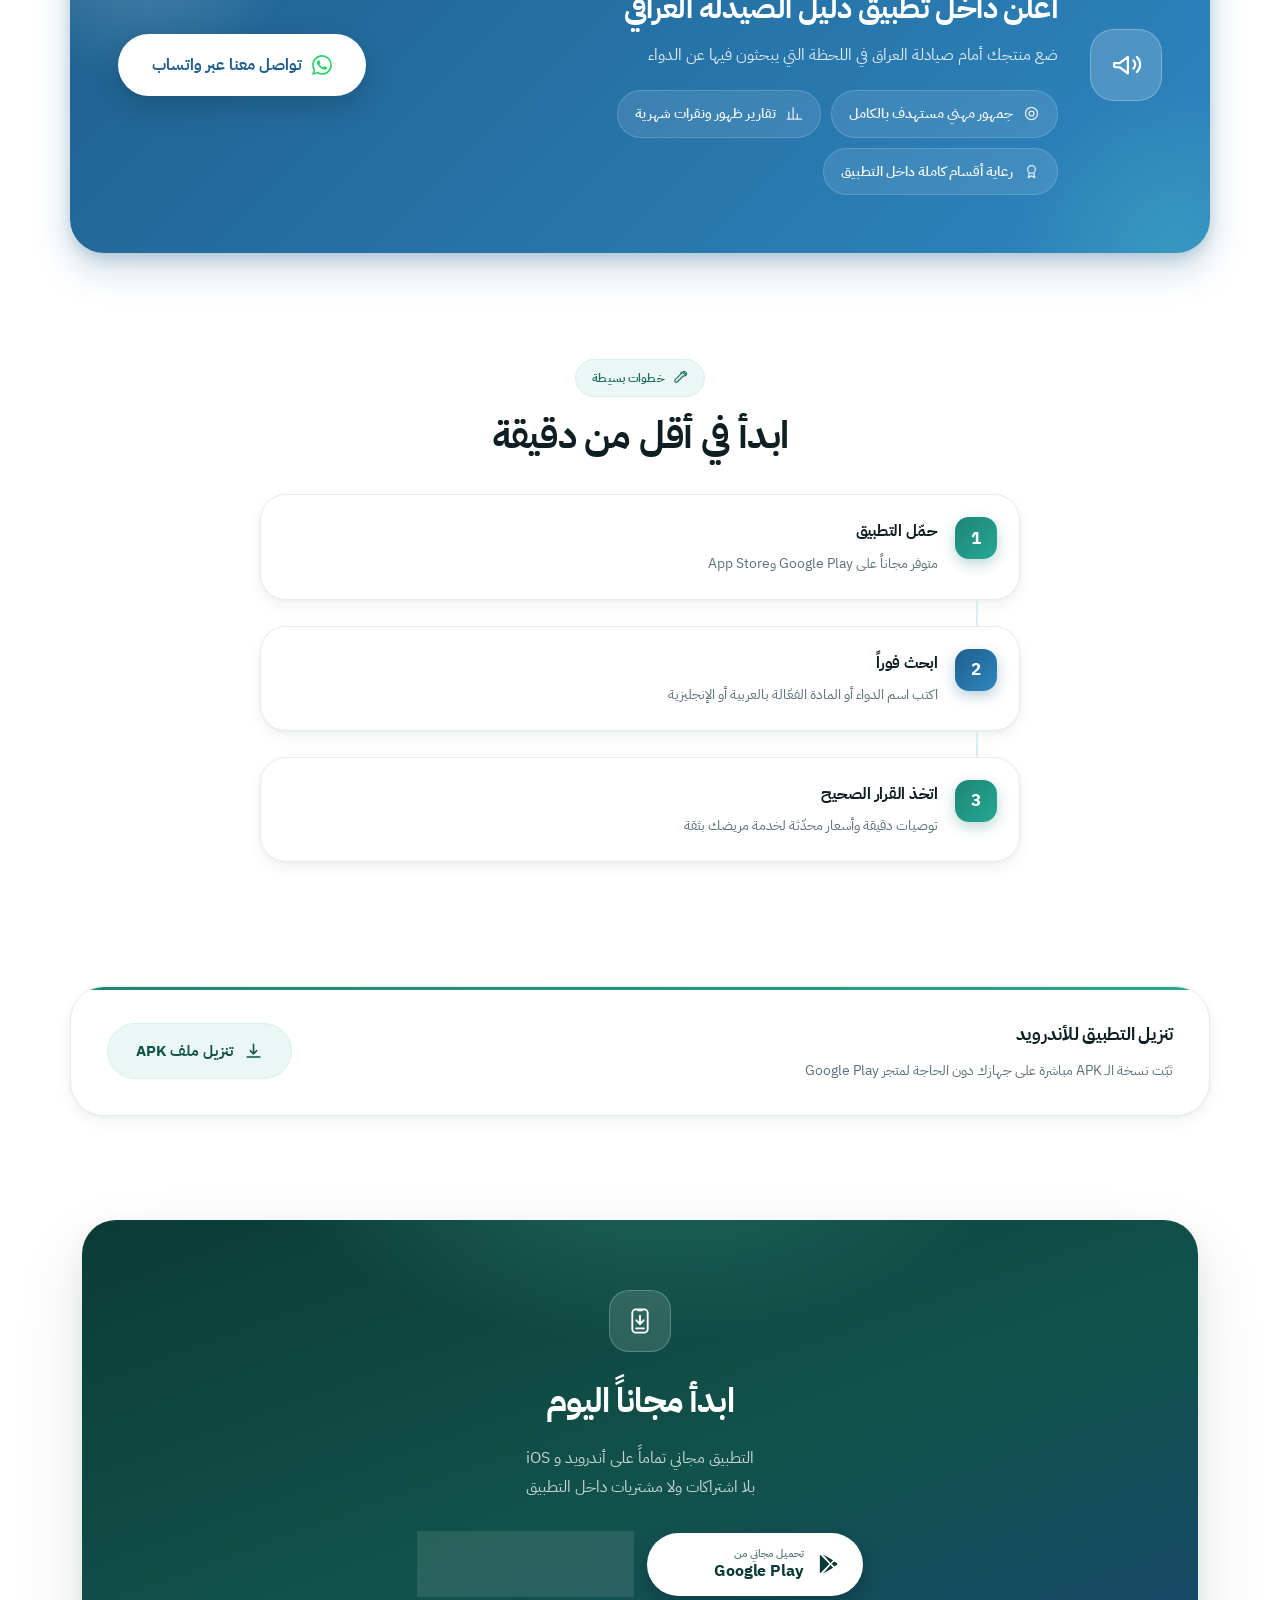
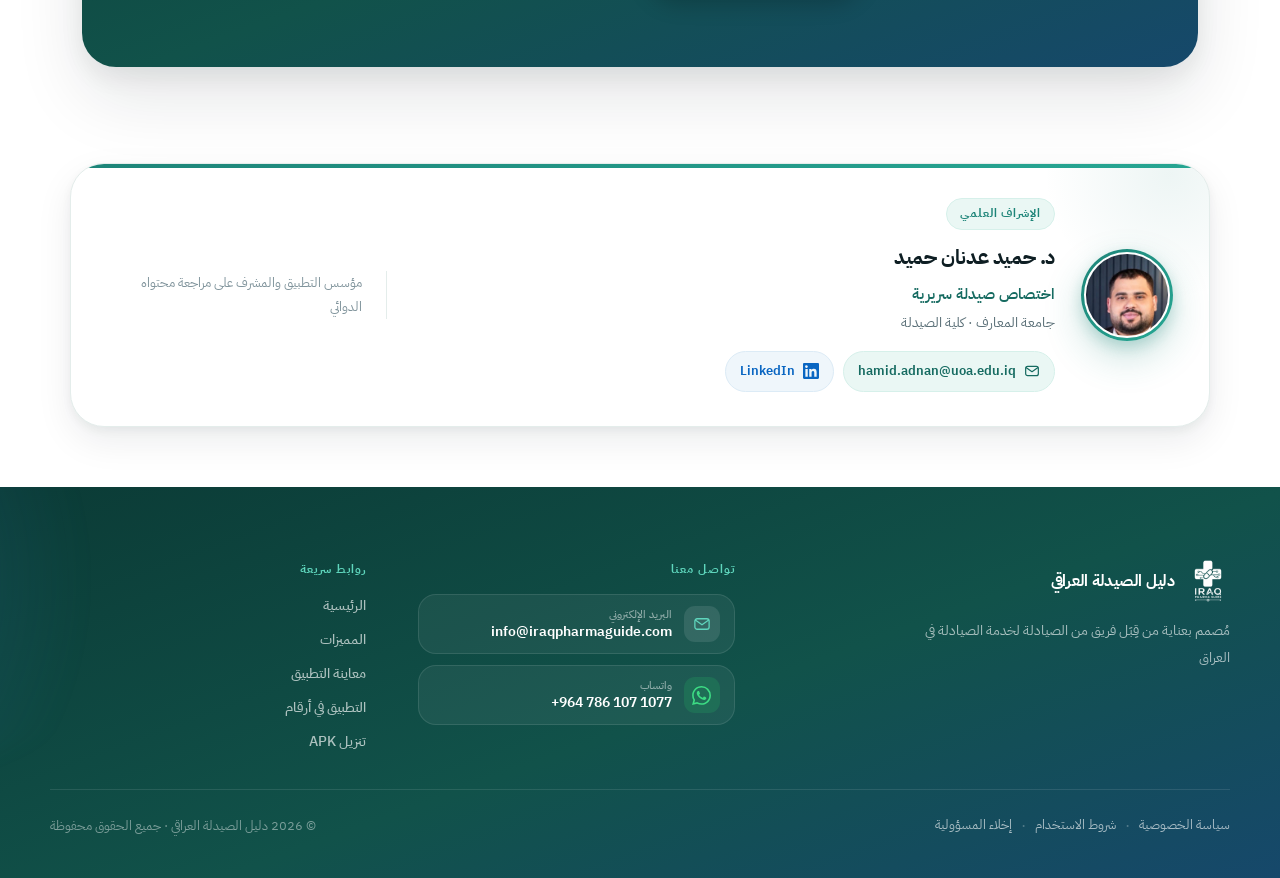
==== commit 87edc357: "Founder photo, email and LinkedIn; ads WhatsApp uses the footer number" ====
--- a/index.html
+++ b/index.html
@@ -315,8 +315,8 @@
           </li>
         </ul>
       </div>
-      <!-- ★ واتساب الإعلانات — غيّر الرقم 9647800002042 عند الحاجة -->
-      <a href="https://wa.me/9647800002042?text=%D9%85%D8%B1%D8%AD%D8%A8%D8%A7%D9%8B%D8%8C%20%D8%A3%D8%B1%D8%BA%D8%A8%20%D8%A8%D8%A7%D9%84%D8%A7%D8%B3%D8%AA%D9%81%D8%B3%D8%A7%D8%B1%20%D8%B9%D9%86%20%D8%A7%D9%84%D8%A5%D8%B9%D9%84%D8%A7%D9%86%20%D9%88%D8%A7%D9%84%D8%B1%D8%B9%D8%A7%D9%8A%D8%A9%20%D8%AF%D8%A7%D8%AE%D9%84%20%D8%AA%D8%B7%D8%A8%D9%8A%D9%82%20%D8%AF%D9%84%D9%8A%D9%84%20%D8%A7%D9%84%D8%B5%D9%8A%D8%AF%D9%84%D8%A9%20%D8%A7%D9%84%D8%B9%D8%B1%D8%A7%D9%82%D9%8A"
+      <!-- ★ واتساب الإعلانات — نفس رقم "تواصل معنا" في الفوتر -->
+      <a href="https://wa.me/9647861071077?text=%D9%85%D8%B1%D8%AD%D8%A8%D8%A7%D9%8B%D8%8C%20%D8%A3%D8%B1%D8%BA%D8%A8%20%D8%A8%D8%A7%D9%84%D8%A7%D8%B3%D8%AA%D9%81%D8%B3%D8%A7%D8%B1%20%D8%B9%D9%86%20%D8%A7%D9%84%D8%A5%D8%B9%D9%84%D8%A7%D9%86%20%D9%88%D8%A7%D9%84%D8%B1%D8%B9%D8%A7%D9%8A%D8%A9%20%D8%AF%D8%A7%D8%AE%D9%84%20%D8%AA%D8%B7%D8%A8%D9%8A%D9%82%20%D8%AF%D9%84%D9%8A%D9%84%20%D8%A7%D9%84%D8%B5%D9%8A%D8%AF%D9%84%D8%A9%20%D8%A7%D9%84%D8%B9%D8%B1%D8%A7%D9%82%D9%8A"
          target="_blank" rel="noopener" class="ads-cta" id="ads-contact-btn"
          aria-label="تواصل معنا عبر واتساب بخصوص الإعلان">
         <span class="ads-cta-icon">
@@ -428,14 +428,25 @@
   <!-- ══ FOUNDER / SUPERVISION ══ -->
   <section id="founder" class="founder-section reveal">
     <div class="founder-card">
-      <div class="founder-avatar" aria-hidden="true">
-        <svg viewBox="0 0 24 24" fill="none" stroke="currentColor" stroke-linecap="round" stroke-linejoin="round"><path d="M12 2.6 4.6 5.4v5.9c0 4.7 3.1 8.8 7.4 10.1 4.3-1.3 7.4-5.4 7.4-10.1V5.4Z"/><path d="M12 8.6v5.4M9.3 11.3h5.4"/></svg>
+      <div class="founder-avatar">
+        <img src="assets/founder.jpg" alt="د. حميد عدنان حميد" width="400" height="400" loading="lazy" />
       </div>
       <div class="founder-body">
         <div class="founder-tag">الإشراف العلمي</div>
         <h3 class="founder-name">د. حميد عدنان حميد</h3>
         <p class="founder-role">اختصاص صيدلة سريرية</p>
         <p class="founder-org">جامعة المعارف · كلية الصيدلة</p>
+
+        <div class="founder-links">
+          <a href="mailto:hamid.adnan@uoa.edu.iq" class="founder-link">
+            <svg viewBox="0 0 24 24" fill="none" stroke="currentColor" stroke-linecap="round" stroke-linejoin="round" aria-hidden="true"><rect x="2.5" y="5" width="19" height="14" rx="3"/><path d="m3.5 7 8.5 6 8.5-6"/></svg>
+            <span dir="ltr">hamid.adnan@uoa.edu.iq</span>
+          </a>
+          <a href="https://www.linkedin.com/in/hameed-adnan-hameed-402056438/" target="_blank" rel="noopener" class="founder-link founder-link-li">
+            <svg viewBox="0 0 24 24" fill="currentColor" aria-hidden="true"><path d="M20.45 20.45h-3.56v-5.57c0-1.33-.03-3.04-1.85-3.04-1.86 0-2.14 1.45-2.14 2.94v5.67H9.35V9h3.41v1.56h.05a3.74 3.74 0 0 1 3.37-1.85c3.6 0 4.27 2.37 4.27 5.46zM5.34 7.43a2.07 2.07 0 1 1 0-4.13 2.07 2.07 0 0 1 0 4.13M7.12 20.45H3.55V9h3.57zM22.22 0H1.77C.79 0 0 .77 0 1.73v20.54C0 23.22.79 24 1.77 24h20.45c.98 0 1.78-.78 1.78-1.73V1.73C24 .77 23.2 0 22.22 0"/></svg>
+            LinkedIn
+          </a>
+        </div>
       </div>
       <p class="founder-note">
         مؤسس التطبيق والمشرف على مراجعة محتواه الدوائي
--- a/style.css
+++ b/style.css
@@ -503,11 +503,13 @@
   background:radial-gradient(circle,rgba(29,132,120,.08),transparent 68%);pointer-events:none;
 }
 .founder-avatar{
-  position:relative;z-index:1;width:62px;height:62px;flex:none;border-radius:20px;
-  display:grid;place-items:center;background:var(--g-brand);color:#fff;
-  box-shadow:var(--sh-teal);
-}
-.founder-avatar svg{width:30px;height:30px;stroke:currentColor;fill:none;stroke-width:1.6;}
+  position:relative;z-index:1;width:92px;height:92px;flex:none;border-radius:50%;
+  padding:3px;background:var(--g-brand);box-shadow:var(--sh-teal);
+}
+.founder-avatar img{
+  width:100%;height:100%;border-radius:50%;object-fit:cover;object-position:50% 22%;
+  display:block;background:var(--teal-50);border:2px solid #fff;
+}
 .founder-body{position:relative;z-index:1;}
 .founder-tag{
   display:inline-block;font-size:.72rem;font-weight:700;letter-spacing:.08em;
@@ -517,6 +519,22 @@
 .founder-name{font-size:1.22rem;font-weight:700;color:var(--ink);letter-spacing:-.02em;}
 .founder-role{margin-block-start:6px;font-size:.94rem;font-weight:600;color:var(--teal-600);}
 .founder-org{margin-block-start:4px;font-size:.88rem;color:var(--ink-3);}
+
+.founder-links{
+  display:flex;flex-wrap:wrap;gap:9px;justify-content:center;margin-block-start:15px;
+}
+.founder-link{
+  display:inline-flex;align-items:center;gap:8px;
+  font-size:.83rem;font-weight:600;color:var(--teal-600);
+  background:var(--teal-50);border:1px solid var(--teal-100);
+  padding:8px 14px;border-radius:var(--pill);
+  transition:background var(--t),border-color var(--t),transform var(--t),color var(--t);
+}
+.founder-link:hover{background:var(--teal-100);border-color:var(--teal-300);transform:translateY(-1px);}
+.founder-link svg{width:16px;height:16px;flex:none;stroke-width:1.8;}
+.founder-link-li{color:#0A66C2;background:var(--blue-50);border-color:var(--blue-100);}
+.founder-link-li:hover{background:var(--blue-100);border-color:var(--blue-400);}
+.founder-link-li svg{fill:currentColor;stroke:none;}
 .founder-note{
   position:relative;z-index:1;font-size:.84rem;color:var(--muted);line-height:1.8;
   padding-block-start:14px;border-block-start:1px solid var(--line);width:100%;max-width:420px;
@@ -740,8 +758,9 @@
   .dl-btn{width:auto;min-width:216px;}
   .ads-inner{padding:54px 40px;}
   .ads-points{flex-direction:row;flex-wrap:wrap;justify-content:center;gap:10px;}
-  .founder-card{flex-direction:row;text-align:start;align-items:center;gap:24px;padding:34px 36px;}
+  .founder-card{flex-direction:row;text-align:start;align-items:center;gap:26px;padding:34px 36px;}
   .founder-body{flex:1;}
+  .founder-links{justify-content:flex-start;}
   .founder-note{
     width:auto;max-width:280px;flex:none;padding-block-start:0;border-block-start:0;
     padding-inline-start:24px;border-inline-start:1px solid var(--line);
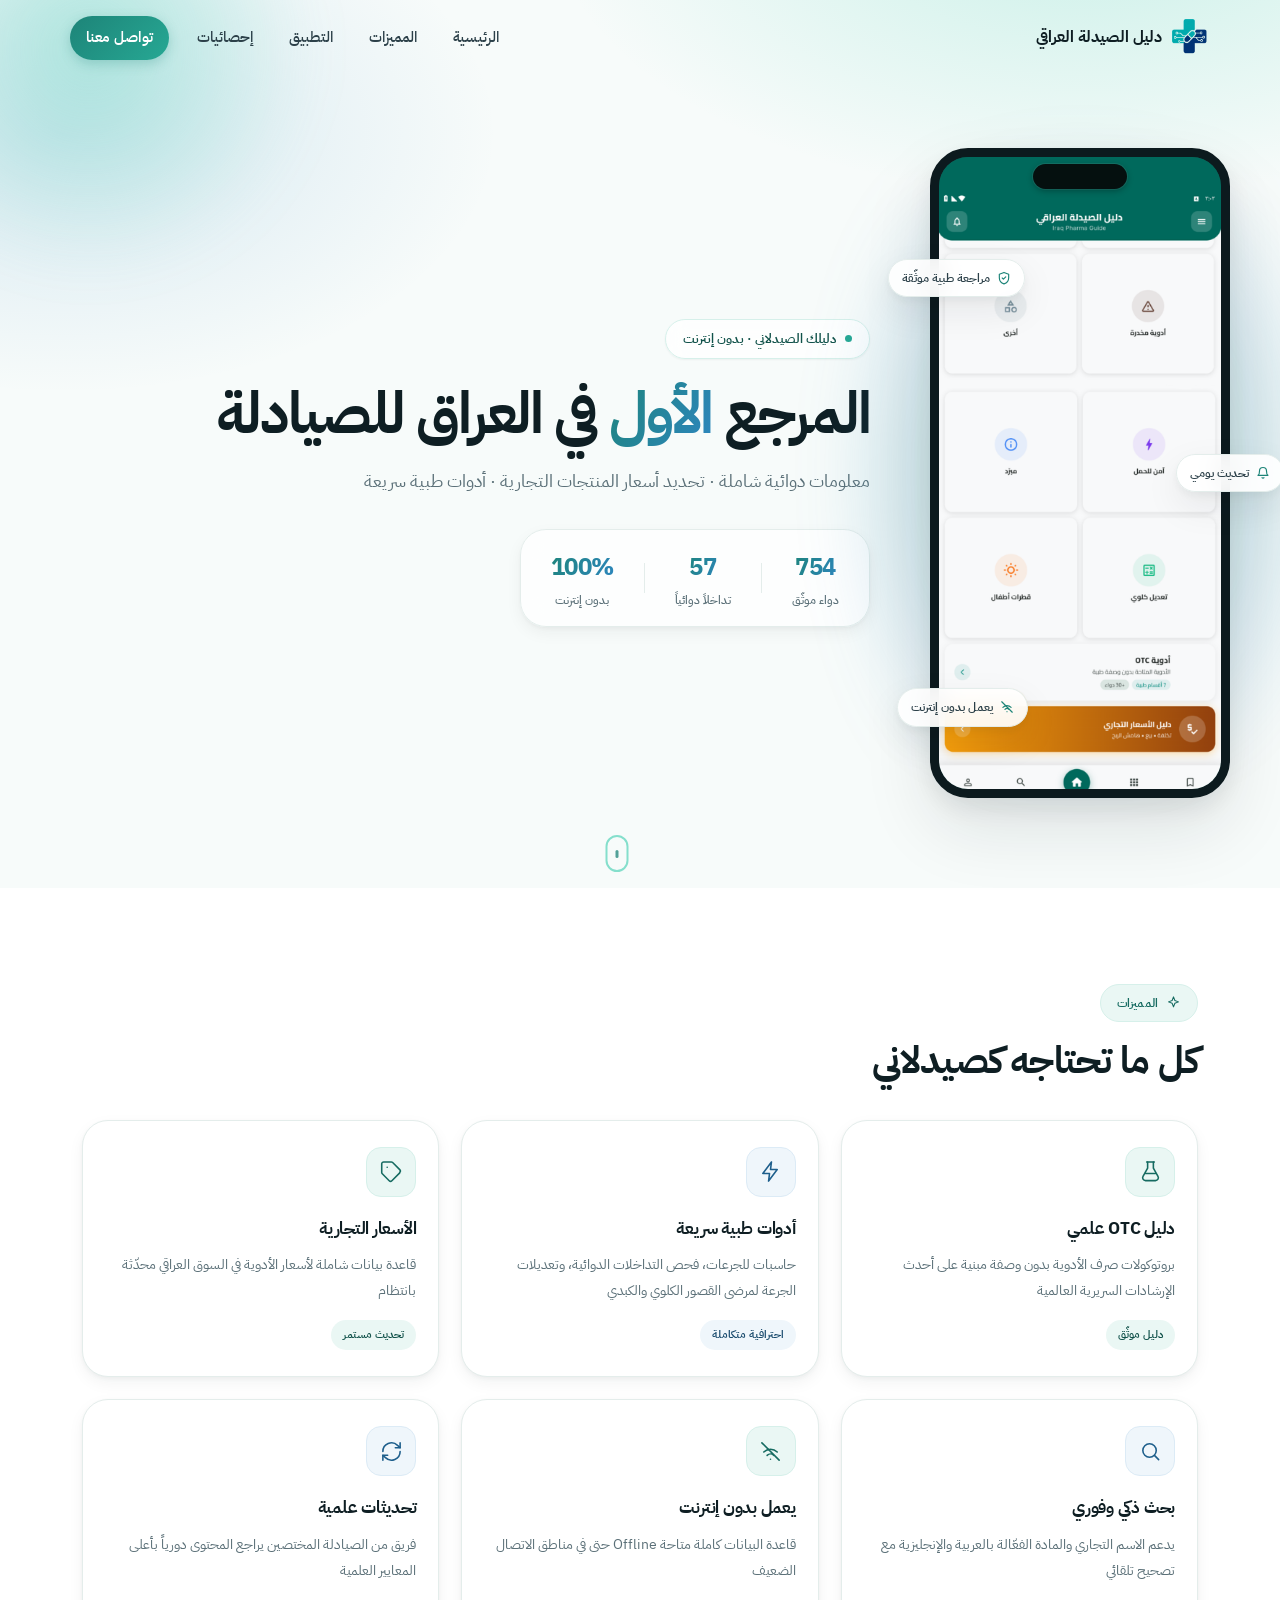
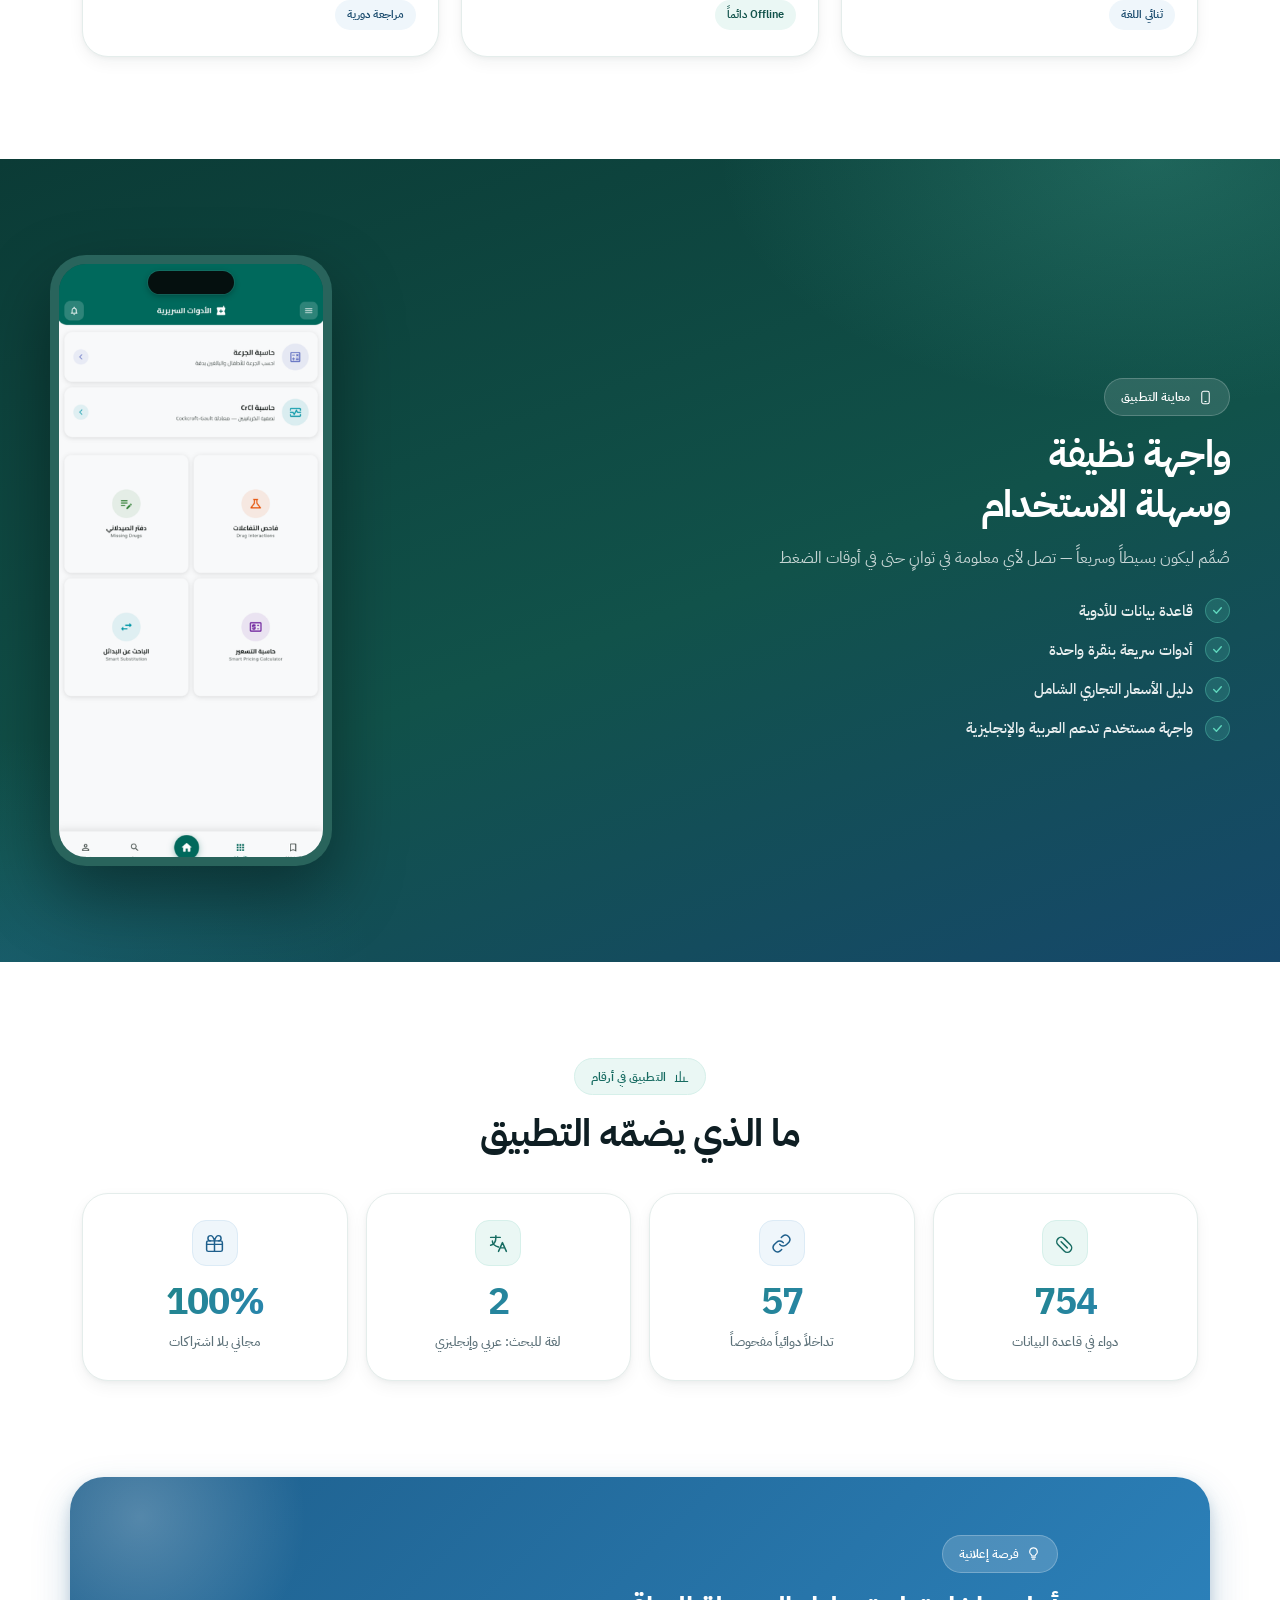
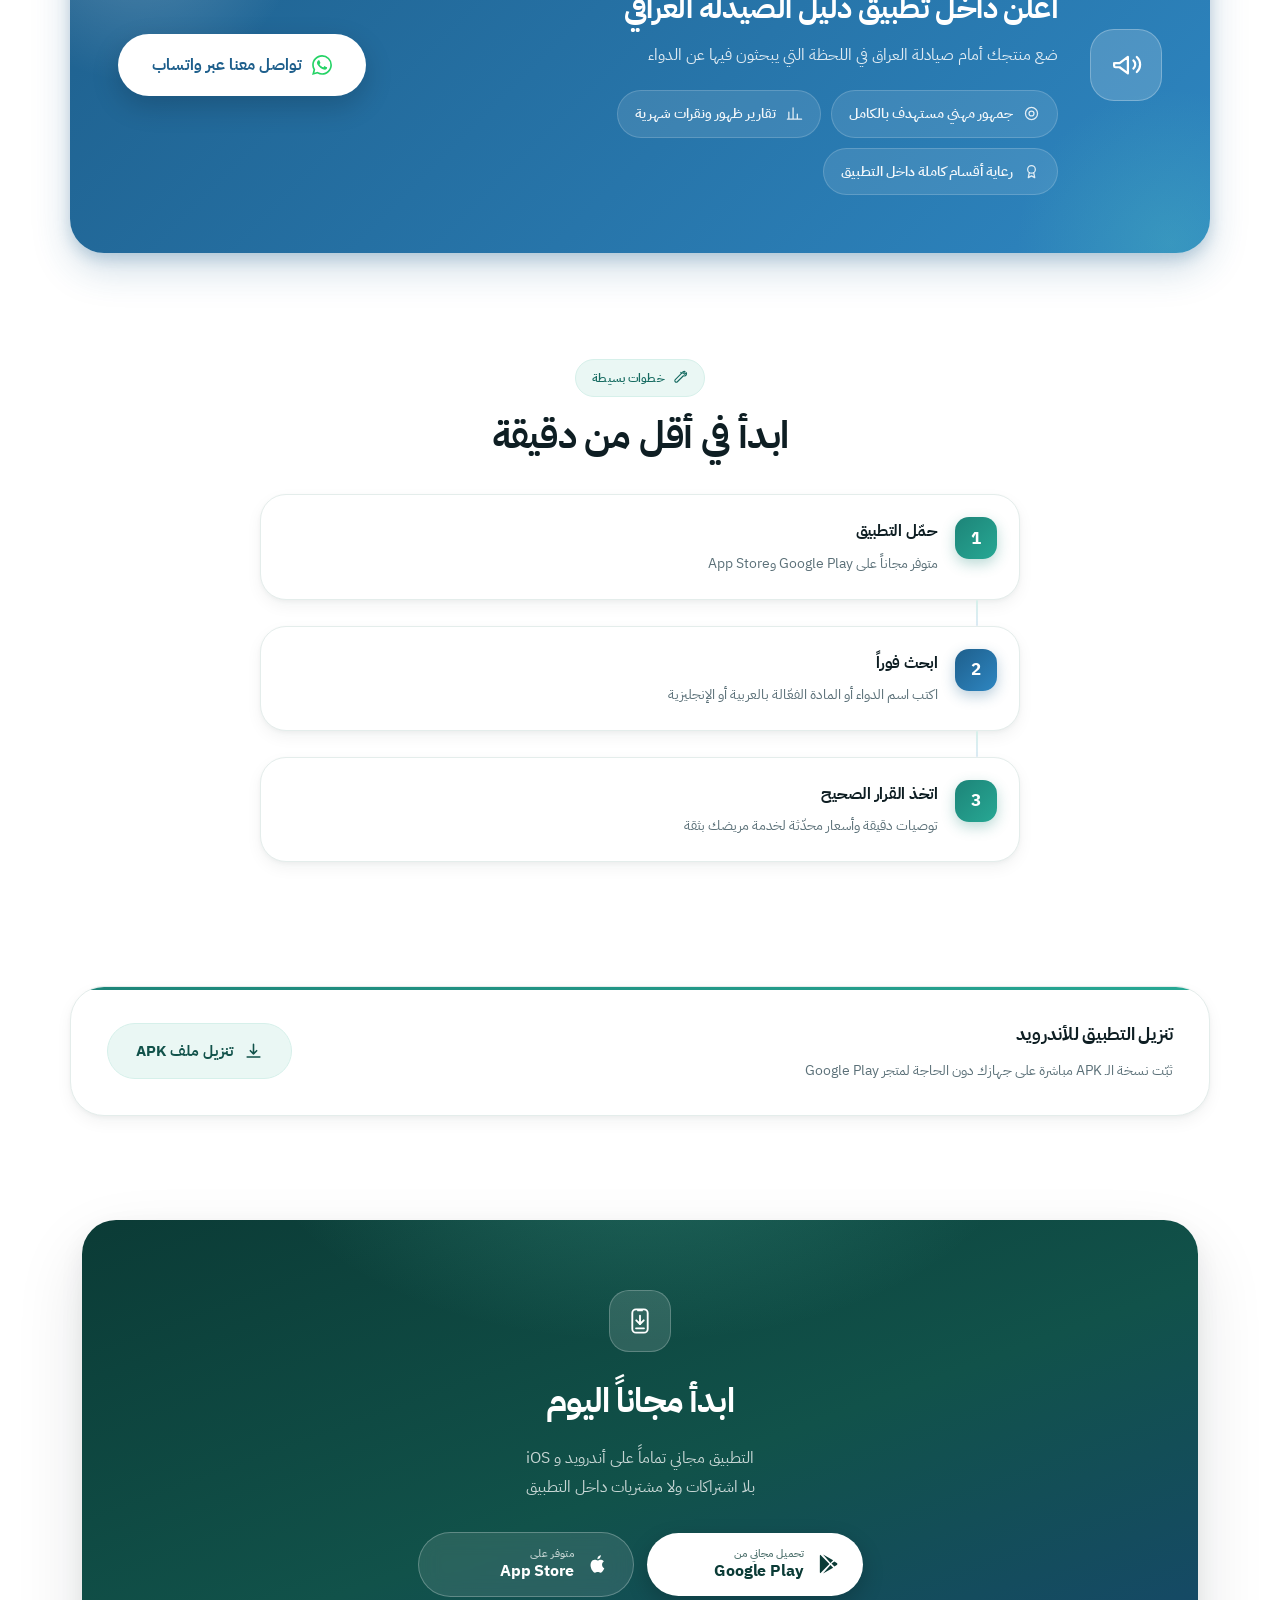
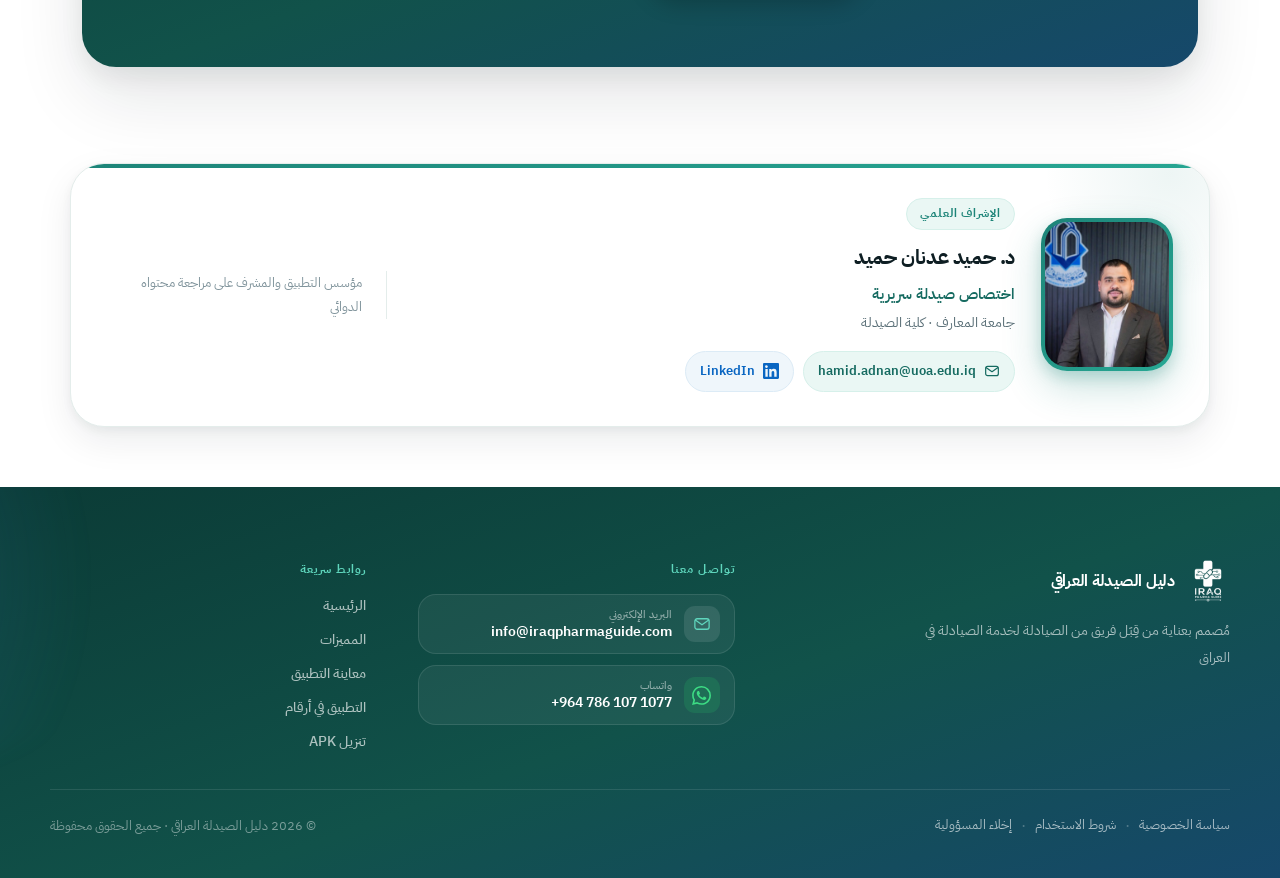
==== commit 5d8a6621: "Full founder portrait in a rounded frame; correct LinkedIn URL" ====
--- a/index.html
+++ b/index.html
@@ -429,7 +429,7 @@
   <section id="founder" class="founder-section reveal">
     <div class="founder-card">
       <div class="founder-avatar">
-        <img src="assets/founder.jpg" alt="د. حميد عدنان حميد" width="400" height="400" loading="lazy" />
+        <img src="assets/founder.jpg" alt="د. حميد عدنان حميد" width="600" height="701" loading="lazy" />
       </div>
       <div class="founder-body">
         <div class="founder-tag">الإشراف العلمي</div>
@@ -442,7 +442,7 @@
             <svg viewBox="0 0 24 24" fill="none" stroke="currentColor" stroke-linecap="round" stroke-linejoin="round" aria-hidden="true"><rect x="2.5" y="5" width="19" height="14" rx="3"/><path d="m3.5 7 8.5 6 8.5-6"/></svg>
             <span dir="ltr">hamid.adnan@uoa.edu.iq</span>
           </a>
-          <a href="https://www.linkedin.com/in/hameed-adnan-hameed-402056438/" target="_blank" rel="noopener" class="founder-link founder-link-li">
+          <a href="https://www.linkedin.com/in/dr-hameed-adnan-402056438" target="_blank" rel="noopener" class="founder-link founder-link-li">
             <svg viewBox="0 0 24 24" fill="currentColor" aria-hidden="true"><path d="M20.45 20.45h-3.56v-5.57c0-1.33-.03-3.04-1.85-3.04-1.86 0-2.14 1.45-2.14 2.94v5.67H9.35V9h3.41v1.56h.05a3.74 3.74 0 0 1 3.37-1.85c3.6 0 4.27 2.37 4.27 5.46zM5.34 7.43a2.07 2.07 0 1 1 0-4.13 2.07 2.07 0 0 1 0 4.13M7.12 20.45H3.55V9h3.57zM22.22 0H1.77C.79 0 0 .77 0 1.73v20.54C0 23.22.79 24 1.77 24h20.45c.98 0 1.78-.78 1.78-1.73V1.73C24 .77 23.2 0 22.22 0"/></svg>
             LinkedIn
           </a>
--- a/style.css
+++ b/style.css
@@ -503,12 +503,12 @@
   background:radial-gradient(circle,rgba(29,132,120,.08),transparent 68%);pointer-events:none;
 }
 .founder-avatar{
-  position:relative;z-index:1;width:92px;height:92px;flex:none;border-radius:50%;
-  padding:3px;background:var(--g-brand);box-shadow:var(--sh-teal);
+  position:relative;z-index:1;width:132px;flex:none;border-radius:26px;
+  padding:4px;background:var(--g-brand);box-shadow:var(--sh-teal);line-height:0;
 }
 .founder-avatar img{
-  width:100%;height:100%;border-radius:50%;object-fit:cover;object-position:50% 22%;
-  display:block;background:var(--teal-50);border:2px solid #fff;
+  width:100%;height:auto;border-radius:22px;
+  display:block;background:var(--teal-50);
 }
 .founder-body{position:relative;z-index:1;}
 .founder-tag{
